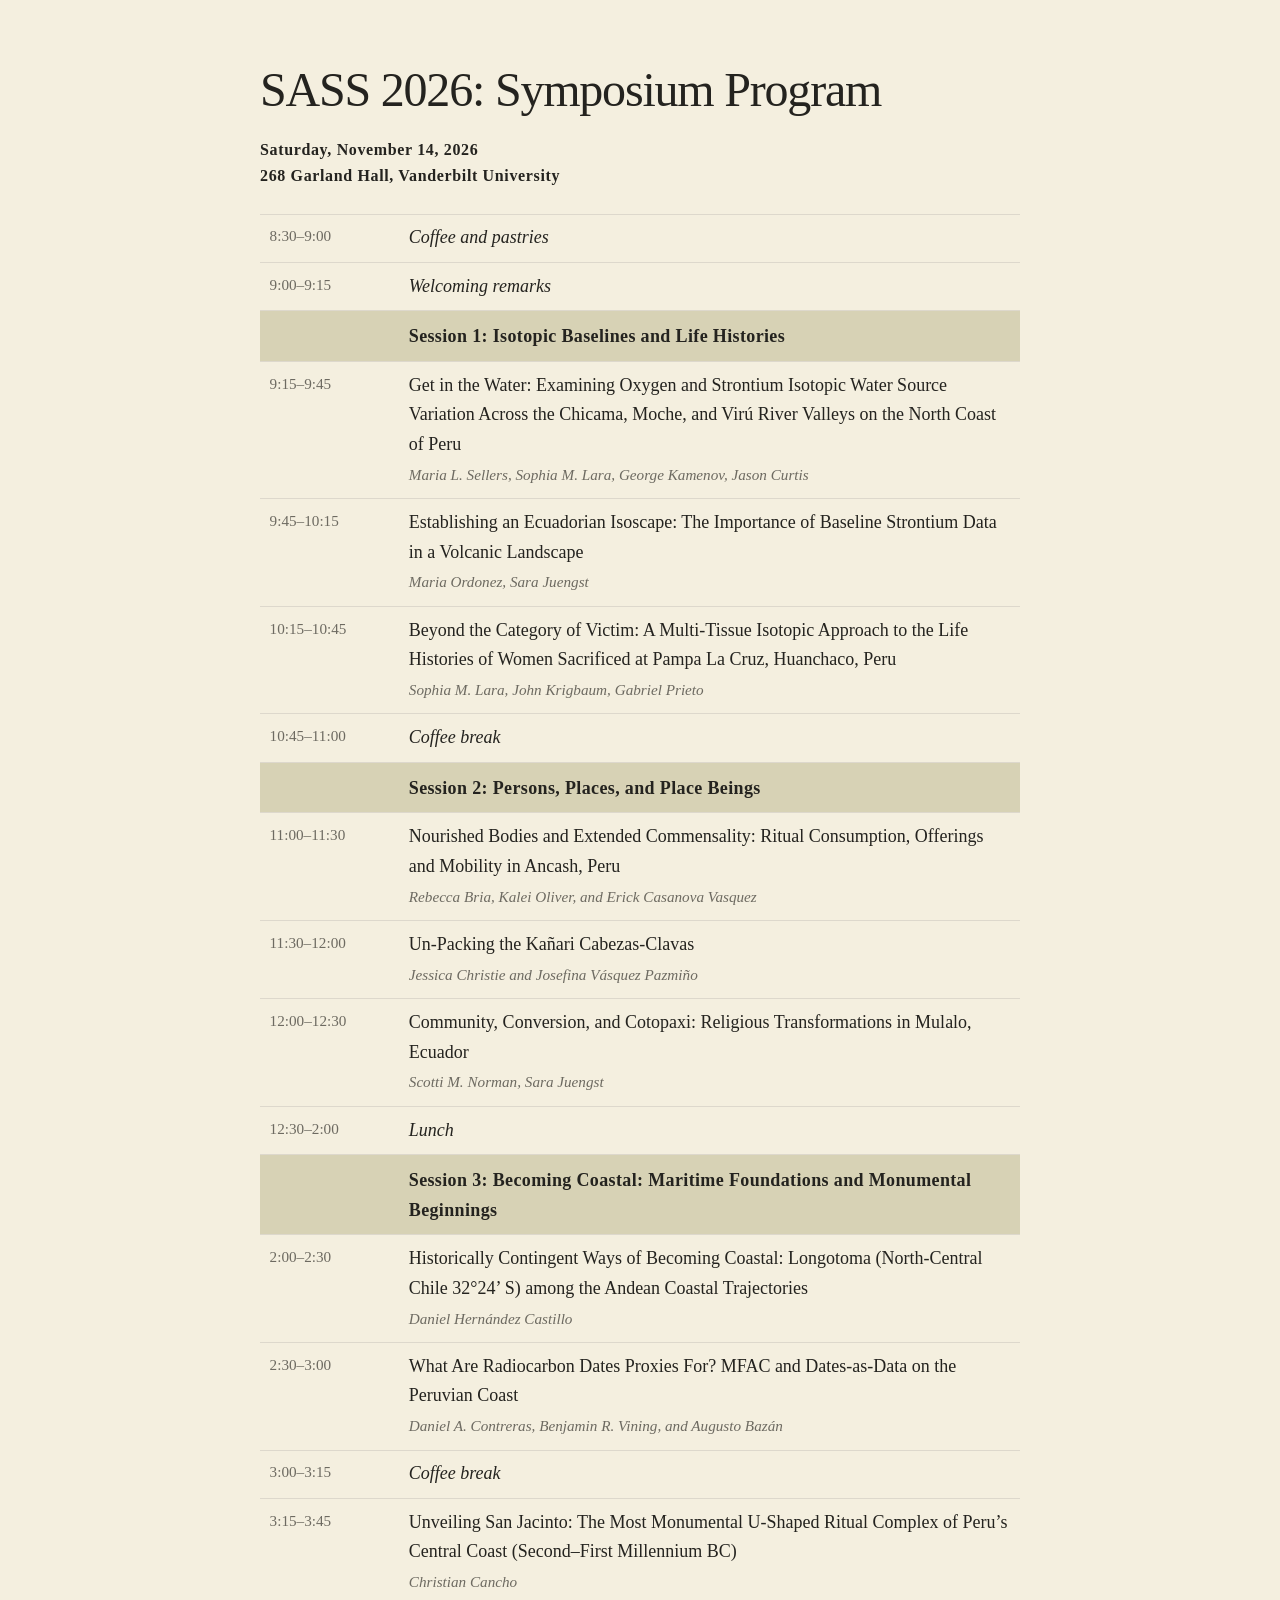
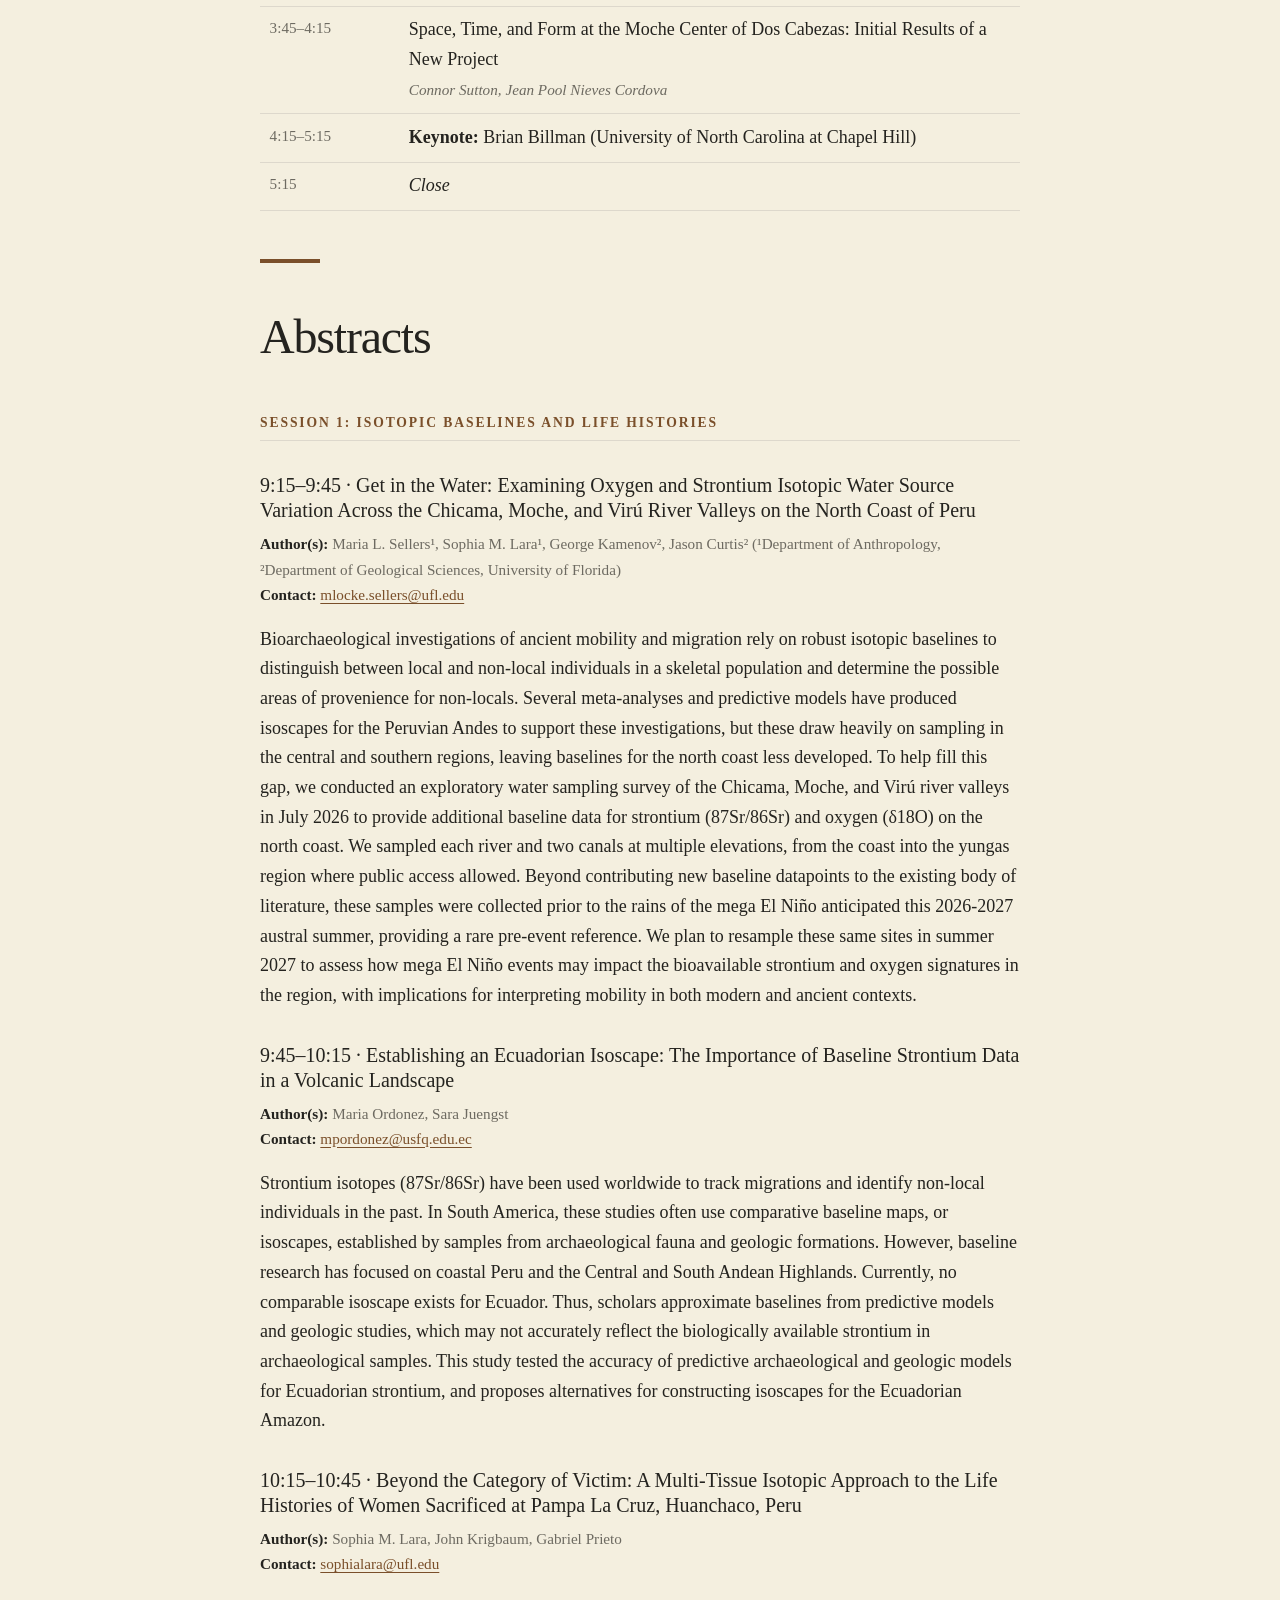
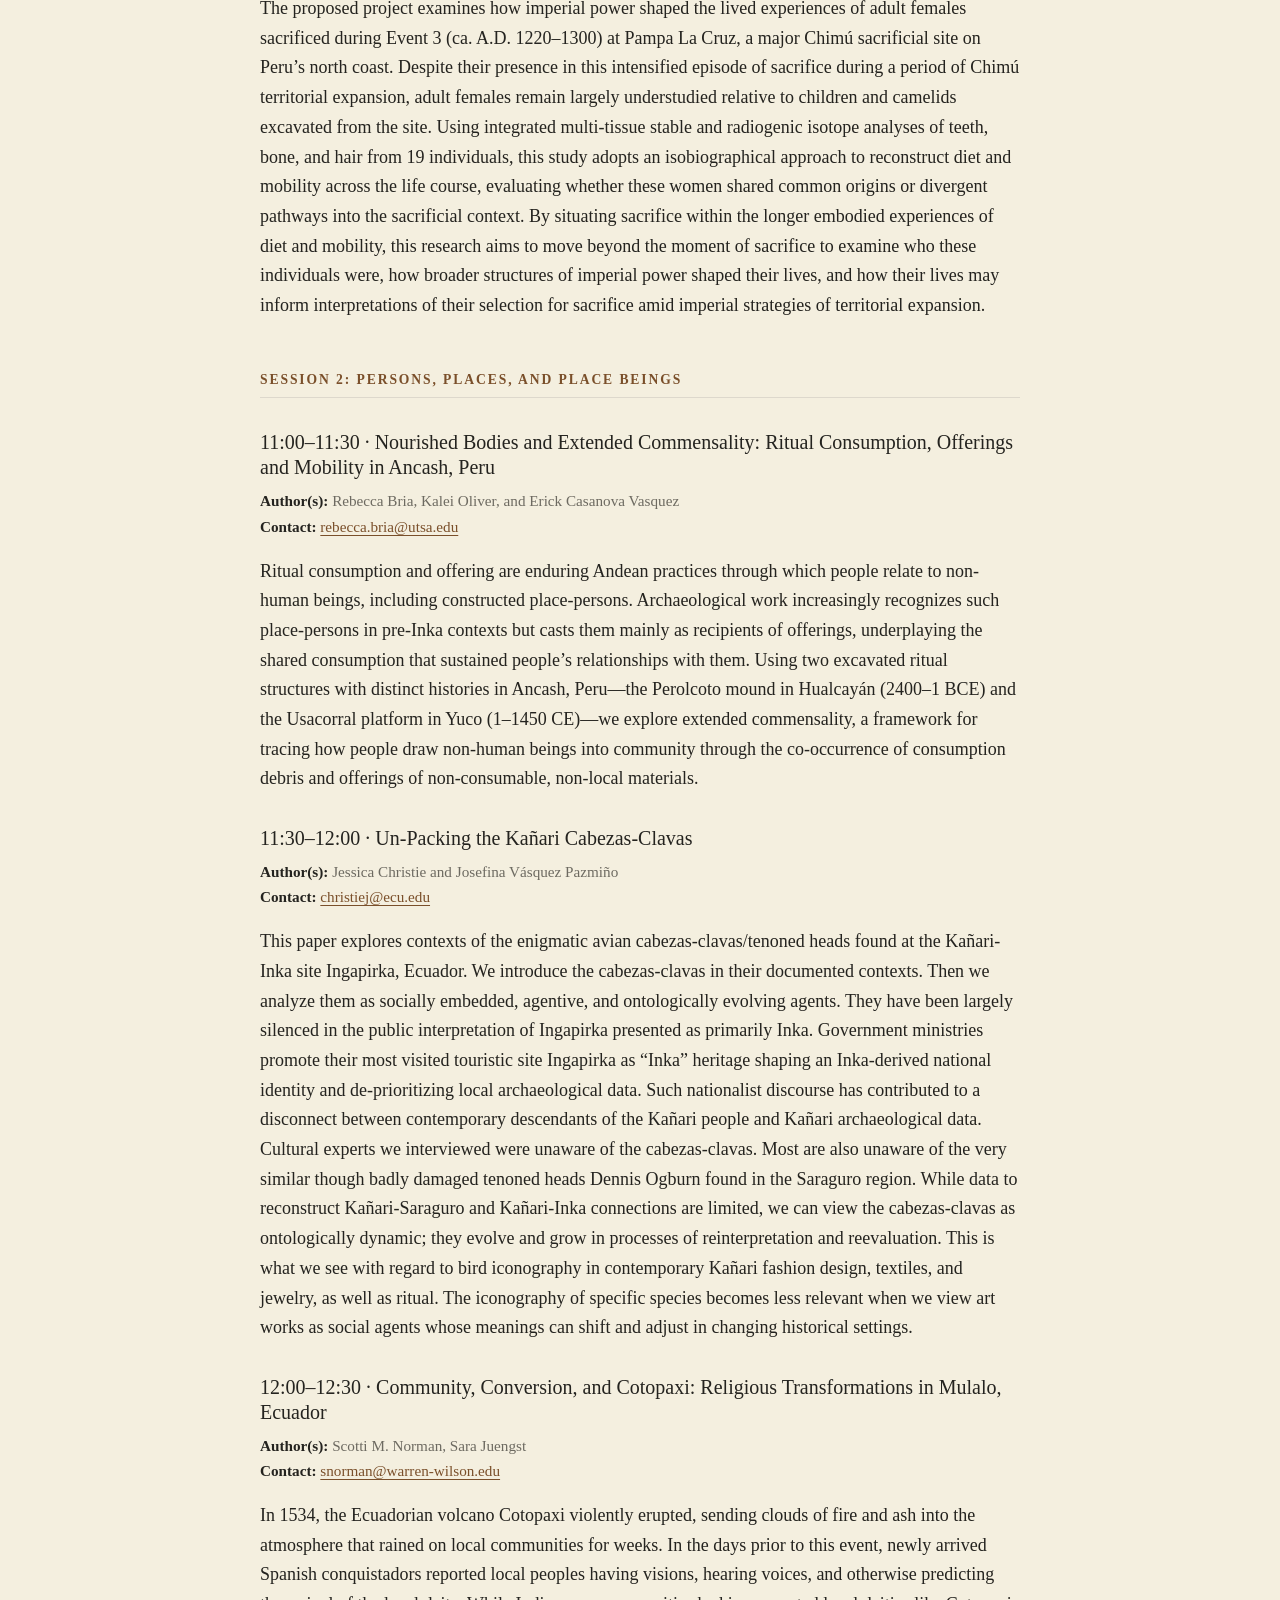
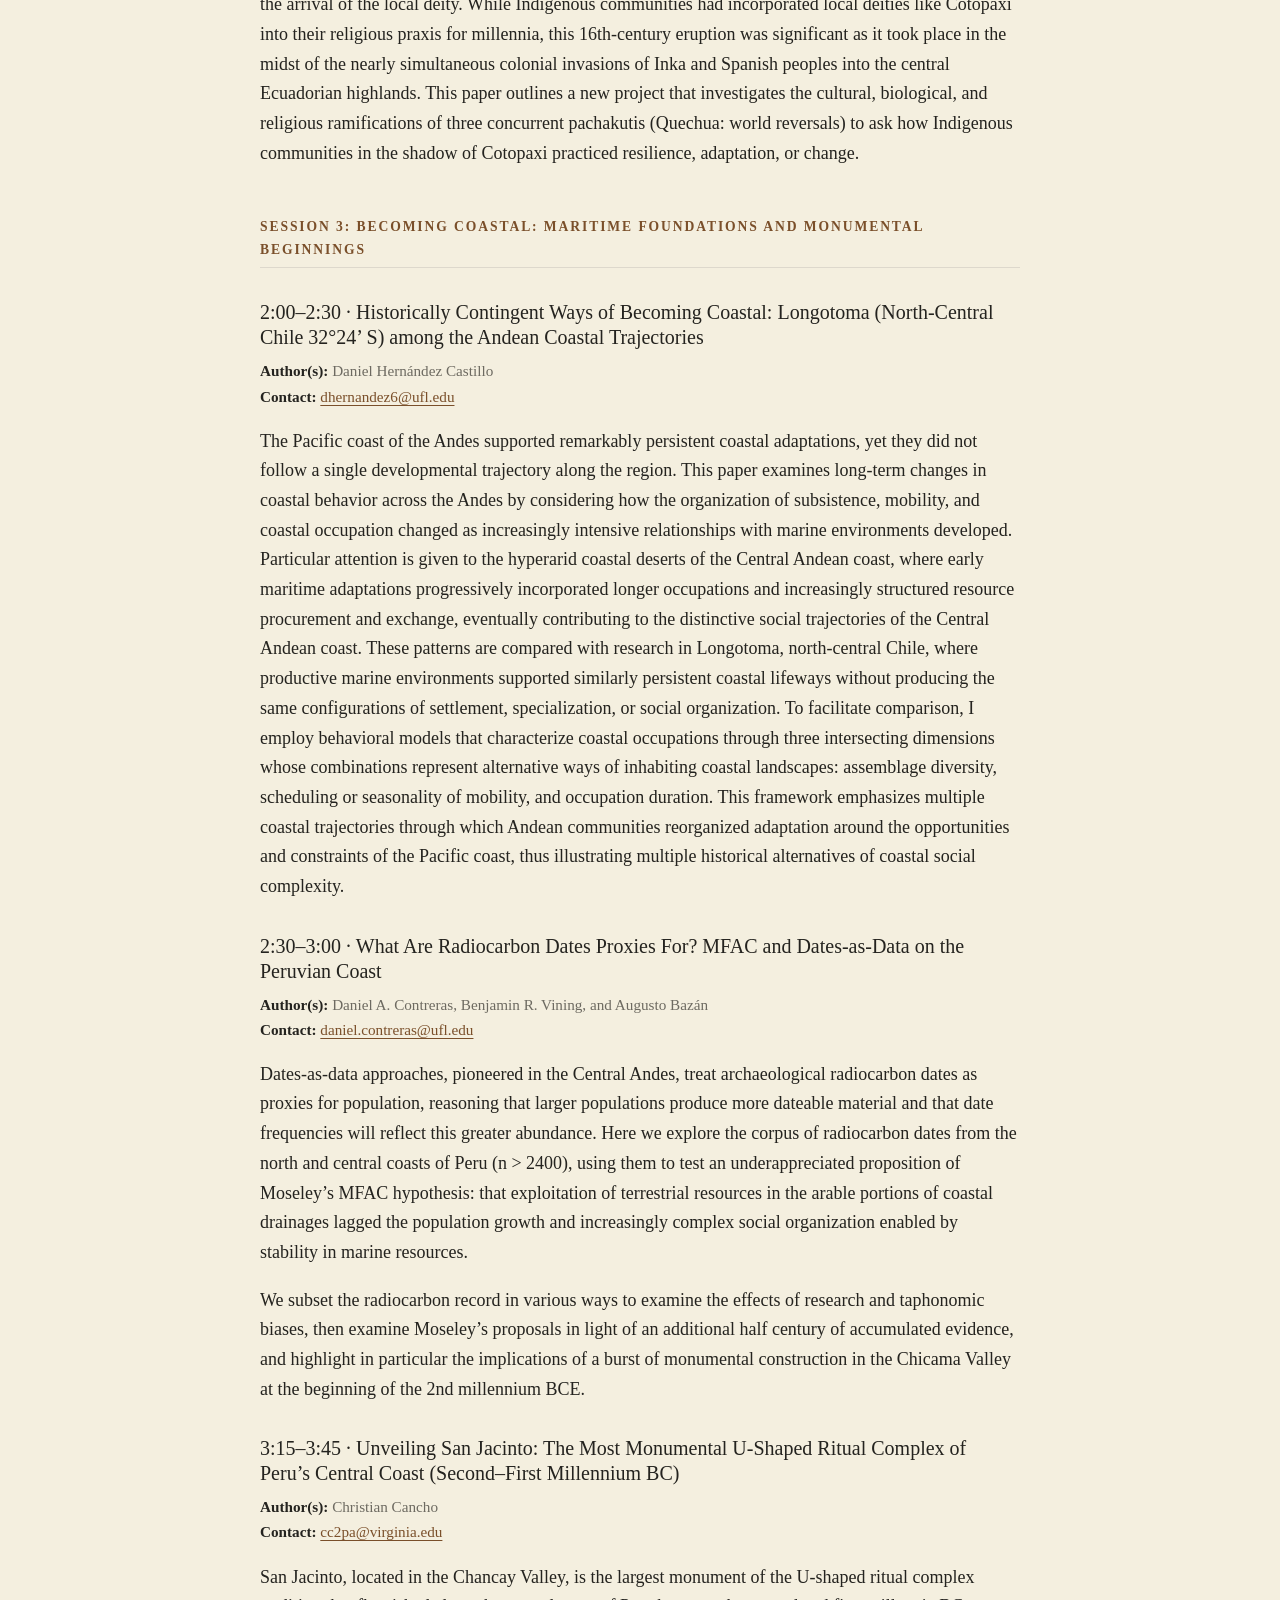
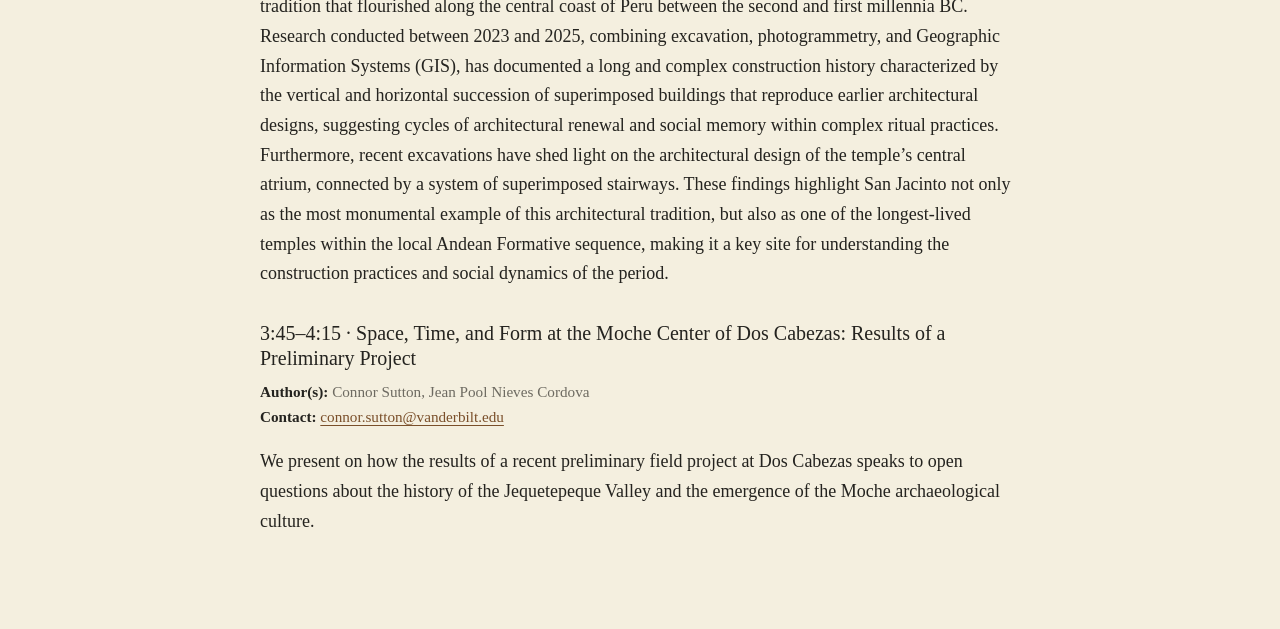
==== program.html @ f7c34ae1 "added program" ====
<!doctype html>
<html lang="en">
<head>
<meta charset="utf-8">
<meta name="viewport" content="width=device-width, initial-scale=1">
<title>SASS 2026 Program</title>
<style>
  /* Colors and type match the SASS 2026 website (style.css) */
  :root {
    --ink: #24231f;
    --muted: #6d6a61;
    --paper: rgb(244, 239, 223);
    --accent: #7a4f2a;
    --accent-dark: #59391f;
    --border: #ddd8cc;
    --dark: rgba(214, 210, 180, 0.96);
    --label: #b99a77;
  }
  body {
    font-family: Garamond, serif;
    font-size: 18px;
    line-height: 1.65;
    color: var(--ink);
    background: var(--paper);
    max-width: 760px;
    margin: 0 auto;
    padding: 40px 20px 75px;
  }
  a { color: var(--accent); text-decoration-thickness: 1px; text-underline-offset: 3px; }
  a:hover { color: var(--accent-dark); }
  h1 { font-size: clamp(2rem, 4vw, 3rem); font-weight: 400; letter-spacing: -0.025em; line-height: 1.1; margin: 1.5rem 0 1.25rem; }
  h2 { font-size: 0.85rem; font-weight: 700; letter-spacing: 0.14em; text-transform: uppercase; color: var(--accent); margin: 3rem 0 0.75rem; padding-bottom: 0.4rem; border-bottom: 1px solid var(--border); }
  h3 { font-size: 1.25rem; font-weight: 400; line-height: 1.25; margin: 2rem 0 0.5rem; }
  .meta { margin: 0 0 1.5rem; font-size: 1rem; font-weight: 700; letter-spacing: 0.04em; }
  table { border-collapse: collapse; width: 100%; margin: 1rem 0 2rem; border-top: 1px solid var(--border); }
  td { padding: 0.55rem 0.6rem; border-bottom: 1px solid var(--border); vertical-align: top; }
  td:first-child { white-space: nowrap; width: 7.5rem; color: var(--muted); font-size: 0.95rem; }
  tr.session td { background: var(--dark); font-weight: 700; letter-spacing: 0.02em; padding-top: 0.7rem; }
  .authors { font-style: italic; color: var(--muted); font-size: 0.95rem; }
  .byline { margin: 0 0 0.75rem; color: var(--muted); font-size: 0.95rem; }
  .byline strong { color: var(--ink); }
  hr { border: none; border-top: 4px solid var(--accent); width: 60px; margin: 3rem 0; }
  @media (max-width: 750px) {
    body { font-size: 17px; }
    td:first-child { width: auto; }
  }
  @media print {
    body { margin: 0; max-width: none; padding: 0; }
    h3 { break-after: avoid; }
    tr { break-inside: avoid; }
  }
</style>
</head>
<body>

<h1>SASS 2026: Symposium Program</h1>

<p class="meta">Saturday, November 14, 2026<br>268 Garland Hall, Vanderbilt University</p>

<table>
  <tr><td>8:30–9:00</td><td><em>Coffee and pastries</em></td></tr>
  <tr><td>9:00–9:15</td><td><em>Welcoming remarks</em></td></tr>
  <tr class="session"><td></td><td>Session 1: Isotopic Baselines and Life Histories</td></tr>
  <tr><td>9:15–9:45</td><td>Get in the Water: Examining Oxygen and Strontium Isotopic Water Source Variation Across the Chicama, Moche, and Virú River Valleys on the North Coast of Peru<br><span class="authors">Maria L. Sellers, Sophia M. Lara, George Kamenov, Jason Curtis</span></td></tr>
  <tr><td>9:45–10:15</td><td>Establishing an Ecuadorian Isoscape: The Importance of Baseline Strontium Data in a Volcanic Landscape<br><span class="authors">Maria Ordonez, Sara Juengst</span></td></tr>
  <tr><td>10:15–10:45</td><td>Beyond the Category of Victim: A Multi-Tissue Isotopic Approach to the Life Histories of Women Sacrificed at Pampa La Cruz, Huanchaco, Peru<br><span class="authors">Sophia M. Lara, John Krigbaum, Gabriel Prieto</span></td></tr>
  <tr><td>10:45–11:00</td><td><em>Coffee break</em></td></tr>
  <tr class="session"><td></td><td>Session 2: Persons, Places, and Place Beings</td></tr>
  <tr><td>11:00–11:30</td><td>Nourished Bodies and Extended Commensality: Ritual Consumption, Offerings and Mobility in Ancash, Peru<br><span class="authors">Rebecca Bria, Kalei Oliver, and Erick Casanova Vasquez</span></td></tr>
  <tr><td>11:30–12:00</td><td>Un-Packing the Kañari Cabezas-Clavas<br><span class="authors">Jessica Christie and Josefina Vásquez Pazmiño</span></td></tr>
  <tr><td>12:00–12:30</td><td>Community, Conversion, and Cotopaxi: Religious Transformations in Mulalo, Ecuador<br><span class="authors">Scotti M. Norman, Sara Juengst</span></td></tr>
  <tr><td>12:30–2:00</td><td><em>Lunch</em></td></tr>
  <tr class="session"><td></td><td>Session 3: Becoming Coastal: Maritime Foundations and Monumental Beginnings</td></tr>
  <tr><td>2:00–2:30</td><td>Historically Contingent Ways of Becoming Coastal: Longotoma (North-Central Chile 32°24’ S) among the Andean Coastal Trajectories<br><span class="authors">Daniel Hernández Castillo</span></td></tr>
  <tr><td>2:30–3:00</td><td>What Are Radiocarbon Dates Proxies For? MFAC and Dates-as-Data on the Peruvian Coast<br><span class="authors">Daniel A. Contreras, Benjamin R. Vining, and Augusto Bazán</span></td></tr>
  <tr><td>3:00–3:15</td><td><em>Coffee break</em></td></tr>
  <tr><td>3:15–3:45</td><td>Unveiling San Jacinto: The Most Monumental U-Shaped Ritual Complex of Peru’s Central Coast (Second–First Millennium BC)<br><span class="authors">Christian Cancho</span></td></tr>
  <tr><td>3:45–4:15</td><td>Space, Time, and Form at the Moche Center of Dos Cabezas: Initial Results of a New Project<br><span class="authors">Connor Sutton, Jean Pool Nieves Cordova</span></td></tr>
  <tr><td>4:15–5:15</td><td><strong>Keynote:</strong> Brian Billman (University of North Carolina at Chapel Hill)</td></tr>
  <tr><td>5:15</td><td><em>Close</em></td></tr>
</table>

<hr>

<h1>Abstracts</h1>

<h2>Session 1: Isotopic Baselines and Life Histories</h2>

<h3>9:15–9:45 · Get in the Water: Examining Oxygen and Strontium Isotopic Water Source Variation Across the Chicama, Moche, and Virú River Valleys on the North Coast of Peru</h3>
<p class="byline"><strong>Author(s):</strong> Maria L. Sellers¹, Sophia M. Lara¹, George Kamenov², Jason Curtis² (¹Department of Anthropology, ²Department of Geological Sciences, University of Florida)<br>
<strong>Contact:</strong> <a href="mailto:mlocke.sellers@ufl.edu">mlocke.sellers@ufl.edu</a></p>
<p>Bioarchaeological investigations of ancient mobility and migration rely on robust isotopic baselines to distinguish between local and non-local individuals in a skeletal population and determine the possible areas of provenience for non-locals. Several meta-analyses and predictive models have produced isoscapes for the Peruvian Andes to support these investigations, but these draw heavily on sampling in the central and southern regions, leaving baselines for the north coast less developed. To help fill this gap, we conducted an exploratory water sampling survey of the Chicama, Moche, and Virú river valleys in July 2026 to provide additional baseline data for strontium (87Sr/86Sr) and oxygen (δ18O) on the north coast. We sampled each river and two canals at multiple elevations, from the coast into the yungas region where public access allowed. Beyond contributing new baseline datapoints to the existing body of literature, these samples were collected prior to the rains of the mega El Niño anticipated this 2026-2027 austral summer, providing a rare pre-event reference. We plan to resample these same sites in summer 2027 to assess how mega El Niño events may impact the bioavailable strontium and oxygen signatures in the region, with implications for interpreting mobility in both modern and ancient contexts.</p>

<h3>9:45–10:15 · Establishing an Ecuadorian Isoscape: The Importance of Baseline Strontium Data in a Volcanic Landscape</h3>
<p class="byline"><strong>Author(s):</strong> Maria Ordonez, Sara Juengst<br>
<strong>Contact:</strong> <a href="mailto:mpordonez@usfq.edu.ec">mpordonez@usfq.edu.ec</a></p>
<p>Strontium isotopes (87Sr/86Sr) have been used worldwide to track migrations and identify non-local individuals in the past. In South America, these studies often use comparative baseline maps, or isoscapes, established by samples from archaeological fauna and geologic formations. However, baseline research has focused on coastal Peru and the Central and South Andean Highlands. Currently, no comparable isoscape exists for Ecuador. Thus, scholars approximate baselines from predictive models and geologic studies, which may not accurately reflect the biologically available strontium in archaeological samples. This study tested the accuracy of predictive archaeological and geologic models for Ecuadorian strontium, and proposes alternatives for constructing isoscapes for the Ecuadorian Amazon.</p>

<h3>10:15–10:45 · Beyond the Category of Victim: A Multi-Tissue Isotopic Approach to the Life Histories of Women Sacrificed at Pampa La Cruz, Huanchaco, Peru</h3>
<p class="byline"><strong>Author(s):</strong> Sophia M. Lara, John Krigbaum, Gabriel Prieto<br>
<strong>Contact:</strong> <a href="mailto:sophialara@ufl.edu">sophialara@ufl.edu</a></p>
<p>The proposed project examines how imperial power shaped the lived experiences of adult females sacrificed during Event 3 (ca. A.D. 1220–1300) at Pampa La Cruz, a major Chimú sacrificial site on Peru’s north coast. Despite their presence in this intensified episode of sacrifice during a period of Chimú territorial expansion, adult females remain largely understudied relative to children and camelids excavated from the site. Using integrated multi-tissue stable and radiogenic isotope analyses of teeth, bone, and hair from 19 individuals, this study adopts an isobiographical approach to reconstruct diet and mobility across the life course, evaluating whether these women shared common origins or divergent pathways into the sacrificial context. By situating sacrifice within the longer embodied experiences of diet and mobility, this research aims to move beyond the moment of sacrifice to examine who these individuals were, how broader structures of imperial power shaped their lives, and how their lives may inform interpretations of their selection for sacrifice amid imperial strategies of territorial expansion.</p>

<h2>Session 2: Persons, Places, and Place Beings</h2>

<h3>11:00–11:30 · Nourished Bodies and Extended Commensality: Ritual Consumption, Offerings and Mobility in Ancash, Peru</h3>
<p class="byline"><strong>Author(s):</strong> Rebecca Bria, Kalei Oliver, and Erick Casanova Vasquez<br>
<strong>Contact:</strong> <a href="mailto:rebecca.bria@utsa.edu">rebecca.bria@utsa.edu</a></p>
<p>Ritual consumption and offering are enduring Andean practices through which people relate to non-human beings, including constructed place-persons. Archaeological work increasingly recognizes such place-persons in pre-Inka contexts but casts them mainly as recipients of offerings, underplaying the shared consumption that sustained people’s relationships with them. Using two excavated ritual structures with distinct histories in Ancash, Peru—the Perolcoto mound in Hualcayán (2400–1 BCE) and the Usacorral platform in Yuco (1–1450 CE)—we explore extended commensality, a framework for tracing how people draw non-human beings into community through the co-occurrence of consumption debris and offerings of non-consumable, non-local materials.</p>

<h3>11:30–12:00 · Un-Packing the Kañari Cabezas-Clavas</h3>
<p class="byline"><strong>Author(s):</strong> Jessica Christie and Josefina Vásquez Pazmiño<br>
<strong>Contact:</strong> <a href="mailto:christiej@ecu.edu">christiej@ecu.edu</a></p>
<p>This paper explores contexts of the enigmatic avian cabezas-clavas/tenoned heads found at the Kañari-Inka site Ingapirka, Ecuador. We introduce the cabezas-clavas in their documented contexts. Then we analyze them as socially embedded, agentive, and ontologically evolving agents. They have been largely silenced in the public interpretation of Ingapirka presented as primarily Inka. Government ministries promote their most visited touristic site Ingapirka as “Inka” heritage shaping an Inka-derived national identity and de-prioritizing local archaeological data. Such nationalist discourse has contributed to a disconnect between contemporary descendants of the Kañari people and Kañari archaeological data. Cultural experts we interviewed were unaware of the cabezas-clavas. Most are also unaware of the very similar though badly damaged tenoned heads Dennis Ogburn found in the Saraguro region. While data to reconstruct Kañari-Saraguro and Kañari-Inka connections are limited, we can view the cabezas-clavas as ontologically dynamic; they evolve and grow in processes of reinterpretation and reevaluation. This is what we see with regard to bird iconography in contemporary Kañari fashion design, textiles, and jewelry, as well as ritual. The iconography of specific species becomes less relevant when we view art works as social agents whose meanings can shift and adjust in changing historical settings.</p>

<h3>12:00–12:30 · Community, Conversion, and Cotopaxi: Religious Transformations in Mulalo, Ecuador</h3>
<p class="byline"><strong>Author(s):</strong> Scotti M. Norman, Sara Juengst<br>
<strong>Contact:</strong> <a href="mailto:snorman@warren-wilson.edu">snorman@warren-wilson.edu</a></p>
<p>In 1534, the Ecuadorian volcano Cotopaxi violently erupted, sending clouds of fire and ash into the atmosphere that rained on local communities for weeks. In the days prior to this event, newly arrived Spanish conquistadors reported local peoples having visions, hearing voices, and otherwise predicting the arrival of the local deity. While Indigenous communities had incorporated local deities like Cotopaxi into their religious praxis for millennia, this 16th-century eruption was significant as it took place in the midst of the nearly simultaneous colonial invasions of Inka and Spanish peoples into the central Ecuadorian highlands. This paper outlines a new project that investigates the cultural, biological, and religious ramifications of three concurrent pachakutis (Quechua: world reversals) to ask how Indigenous communities in the shadow of Cotopaxi practiced resilience, adaptation, or change.</p>

<h2>Session 3: Becoming Coastal: Maritime Foundations and Monumental Beginnings</h2>

<h3>2:00–2:30 · Historically Contingent Ways of Becoming Coastal: Longotoma (North-Central Chile 32°24’ S) among the Andean Coastal Trajectories</h3>
<p class="byline"><strong>Author(s):</strong> Daniel Hernández Castillo<br>
<strong>Contact:</strong> <a href="mailto:dhernandez6@ufl.edu">dhernandez6@ufl.edu</a></p>
<p>The Pacific coast of the Andes supported remarkably persistent coastal adaptations, yet they did not follow a single developmental trajectory along the region. This paper examines long-term changes in coastal behavior across the Andes by considering how the organization of subsistence, mobility, and coastal occupation changed as increasingly intensive relationships with marine environments developed. Particular attention is given to the hyperarid coastal deserts of the Central Andean coast, where early maritime adaptations progressively incorporated longer occupations and increasingly structured resource procurement and exchange, eventually contributing to the distinctive social trajectories of the Central Andean coast. These patterns are compared with research in Longotoma, north-central Chile, where productive marine environments supported similarly persistent coastal lifeways without producing the same configurations of settlement, specialization, or social organization. To facilitate comparison, I employ behavioral models that characterize coastal occupations through three intersecting dimensions whose combinations represent alternative ways of inhabiting coastal landscapes: assemblage diversity, scheduling or seasonality of mobility, and occupation duration. This framework emphasizes multiple coastal trajectories through which Andean communities reorganized adaptation around the opportunities and constraints of the Pacific coast, thus illustrating multiple historical alternatives of coastal social complexity.</p>

<h3>2:30–3:00 · What Are Radiocarbon Dates Proxies For? MFAC and Dates-as-Data on the Peruvian Coast</h3>
<p class="byline"><strong>Author(s):</strong> Daniel A. Contreras, Benjamin R. Vining, and Augusto Bazán<br>
<strong>Contact:</strong> <a href="mailto:daniel.contreras@ufl.edu">daniel.contreras@ufl.edu</a></p>
<p>Dates-as-data approaches, pioneered in the Central Andes, treat archaeological radiocarbon dates as proxies for population, reasoning that larger populations produce more dateable material and that date frequencies will reflect this greater abundance. Here we explore the corpus of radiocarbon dates from the north and central coasts of Peru (n &gt; 2400), using them to test an underappreciated proposition of Moseley’s MFAC hypothesis: that exploitation of terrestrial resources in the arable portions of coastal drainages lagged the population growth and increasingly complex social organization enabled by stability in marine resources.</p>
<p>We subset the radiocarbon record in various ways to examine the effects of research and taphonomic biases, then examine Moseley’s proposals in light of an additional half century of accumulated evidence, and highlight in particular the implications of a burst of monumental construction in the Chicama Valley at the beginning of the 2nd millennium BCE.</p>

<h3>3:15–3:45 · Unveiling San Jacinto: The Most Monumental U-Shaped Ritual Complex of Peru’s Central Coast (Second–First Millennium BC)</h3>
<p class="byline"><strong>Author(s):</strong> Christian Cancho<br>
<strong>Contact:</strong> <a href="mailto:cc2pa@virginia.edu">cc2pa@virginia.edu</a></p>
<p>San Jacinto, located in the Chancay Valley, is the largest monument of the U-shaped ritual complex tradition that flourished along the central coast of Peru between the second and first millennia BC. Research conducted between 2023 and 2025, combining excavation, photogrammetry, and Geographic Information Systems (GIS), has documented a long and complex construction history characterized by the vertical and horizontal succession of superimposed buildings that reproduce earlier architectural designs, suggesting cycles of architectural renewal and social memory within complex ritual practices. Furthermore, recent excavations have shed light on the architectural design of the temple’s central atrium, connected by a system of superimposed stairways. These findings highlight San Jacinto not only as the most monumental example of this architectural tradition, but also as one of the longest-lived temples within the local Andean Formative sequence, making it a key site for understanding the construction practices and social dynamics of the period.</p>

<h3>3:45–4:15 · Space, Time, and Form at the Moche Center of Dos Cabezas: Results of a Preliminary Project</h3>
<p class="byline"><strong>Author(s):</strong> Connor Sutton, Jean Pool Nieves Cordova<br>
<strong>Contact:</strong> <a href="mailto:connor.sutton@vanderbilt.edu">connor.sutton@vanderbilt.edu</a></p>
<p>We present on how the results of a recent preliminary field project at Dos Cabezas speaks to open questions about the history of the Jequetepeque Valley and the emergence of the Moche archaeological culture.</p>

</body>
</html>
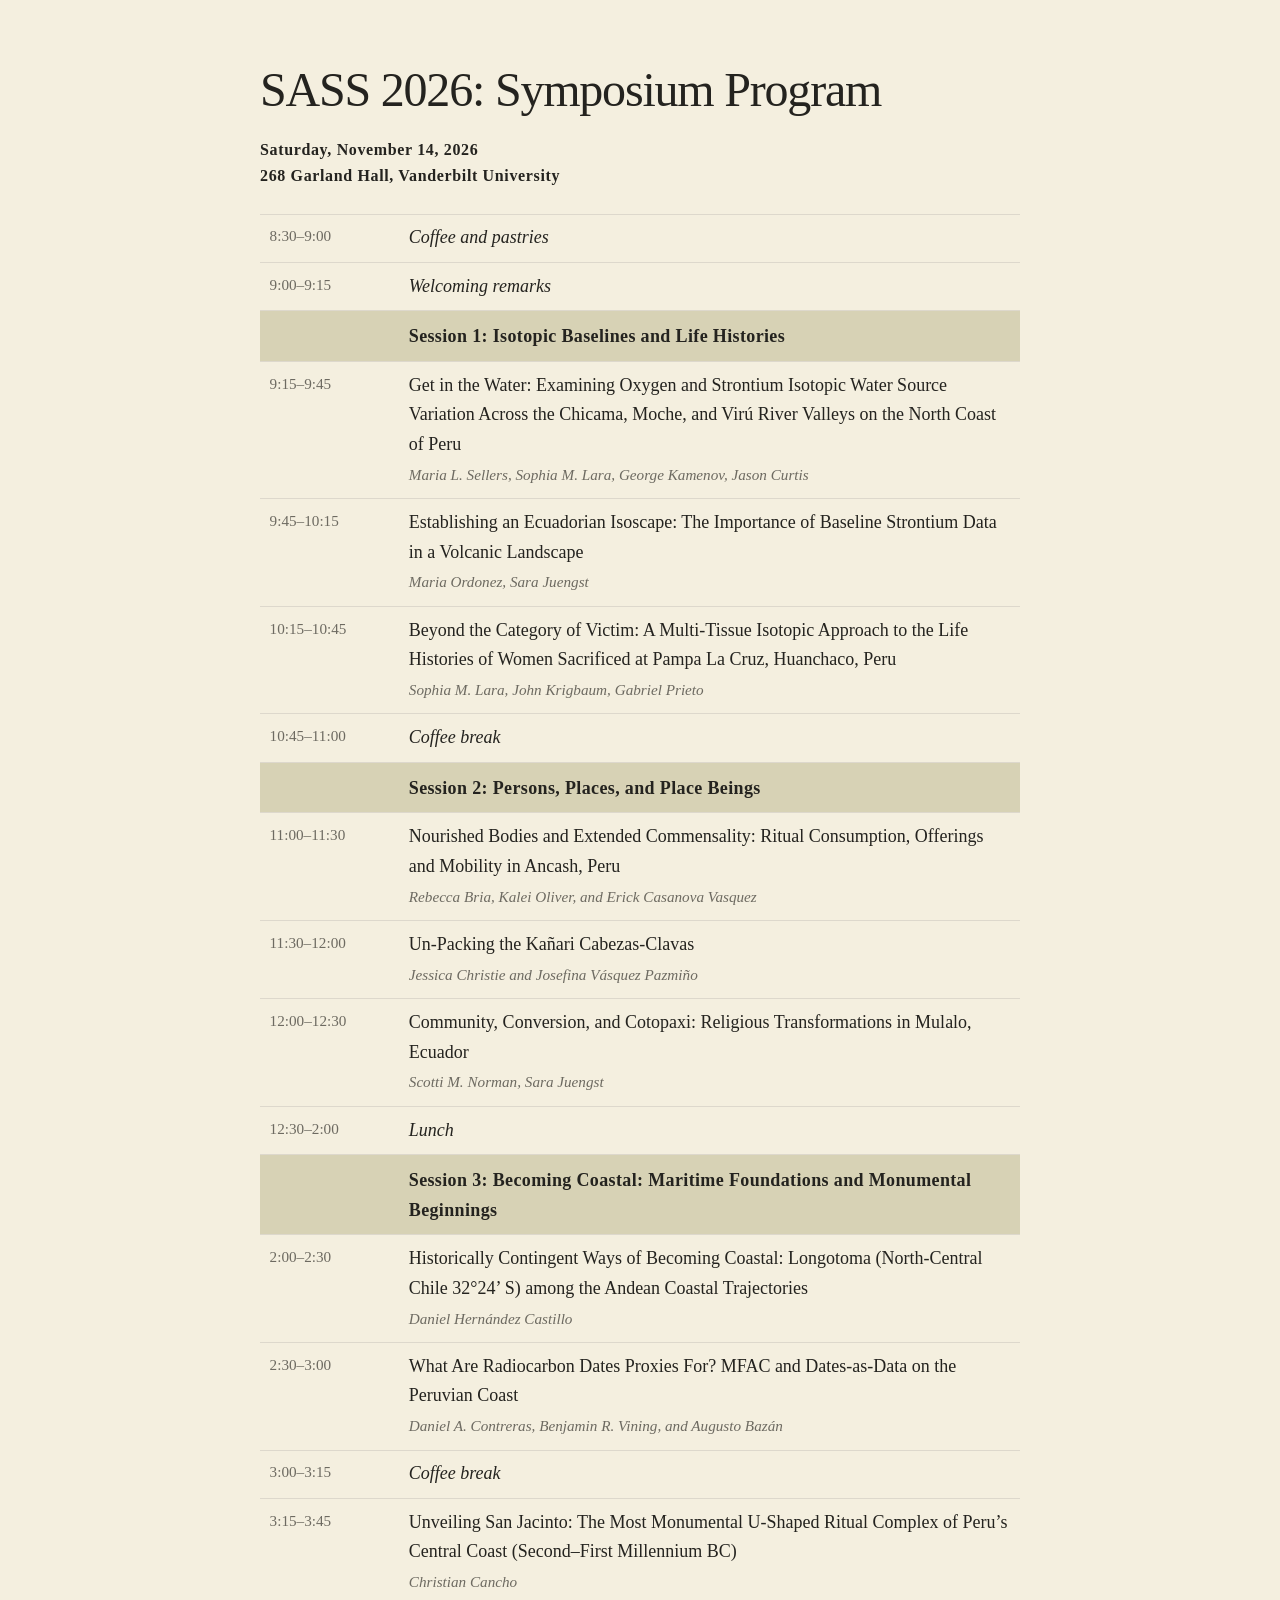
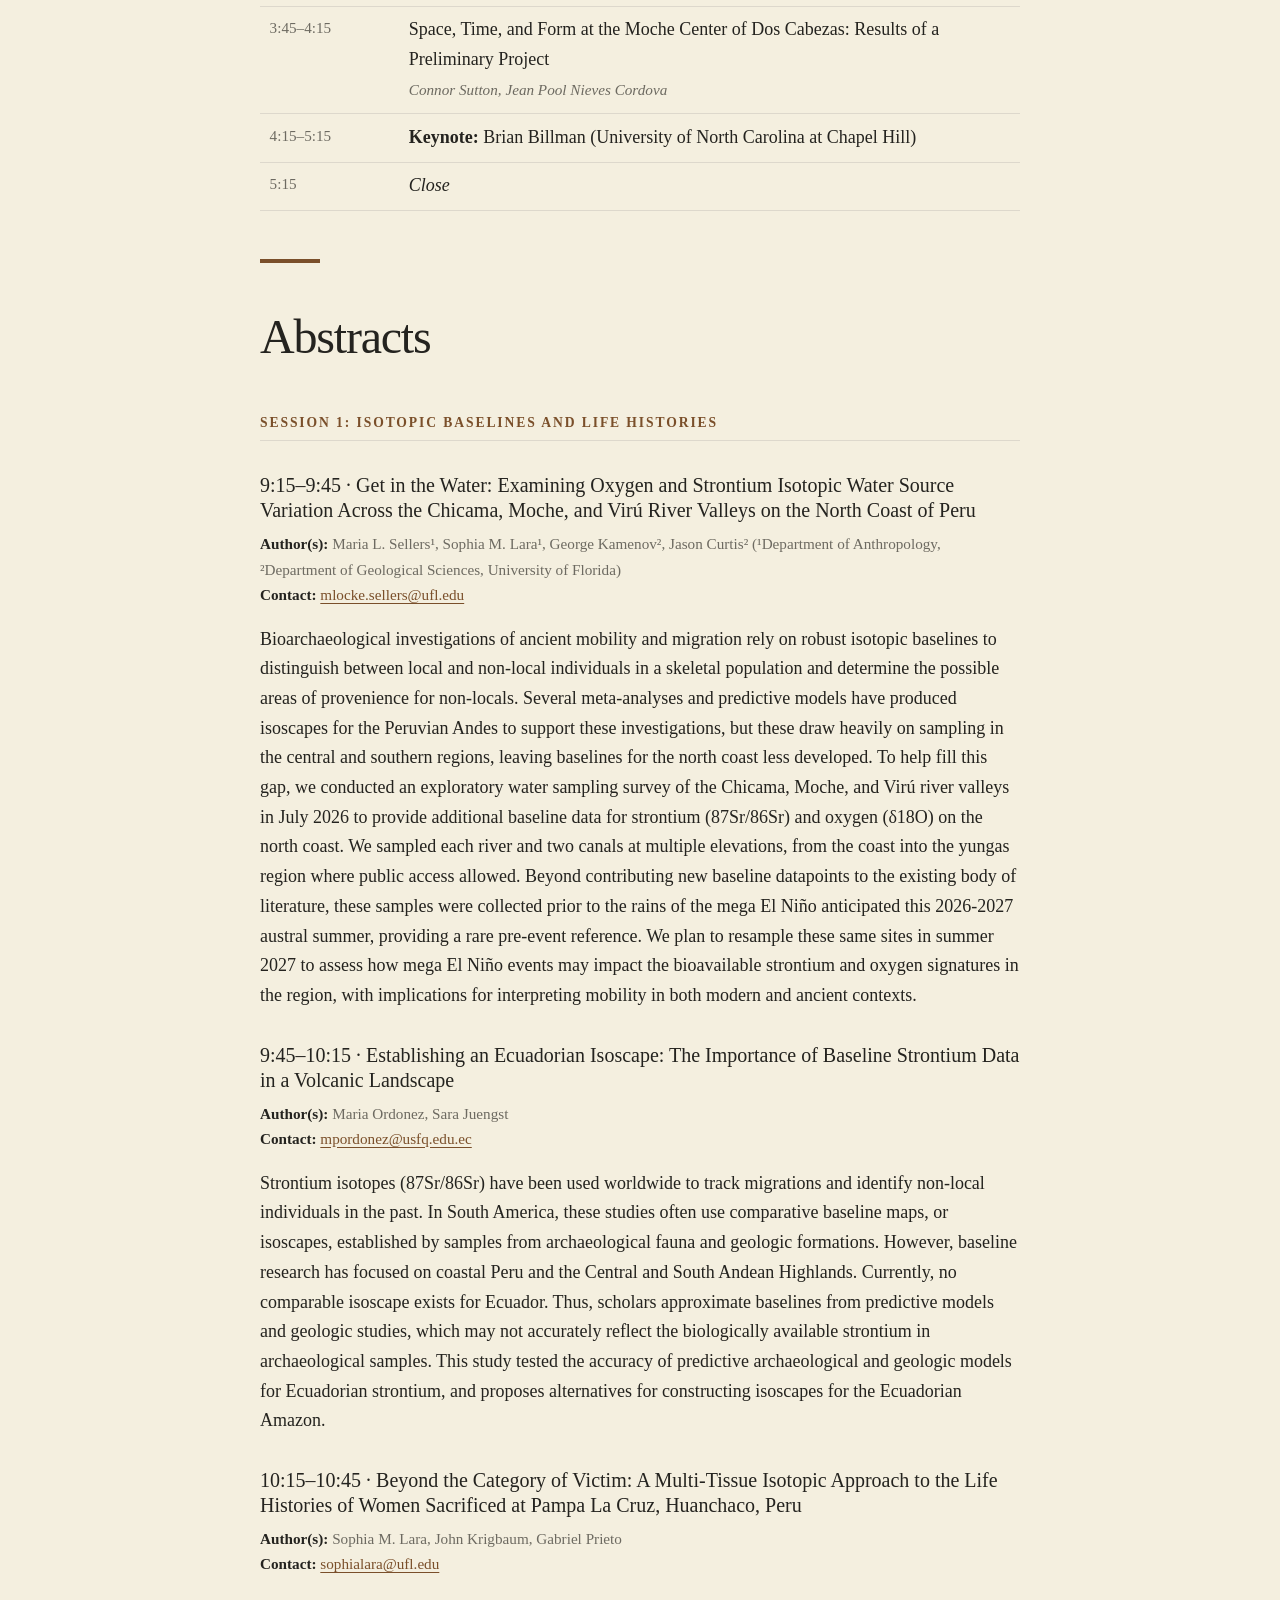
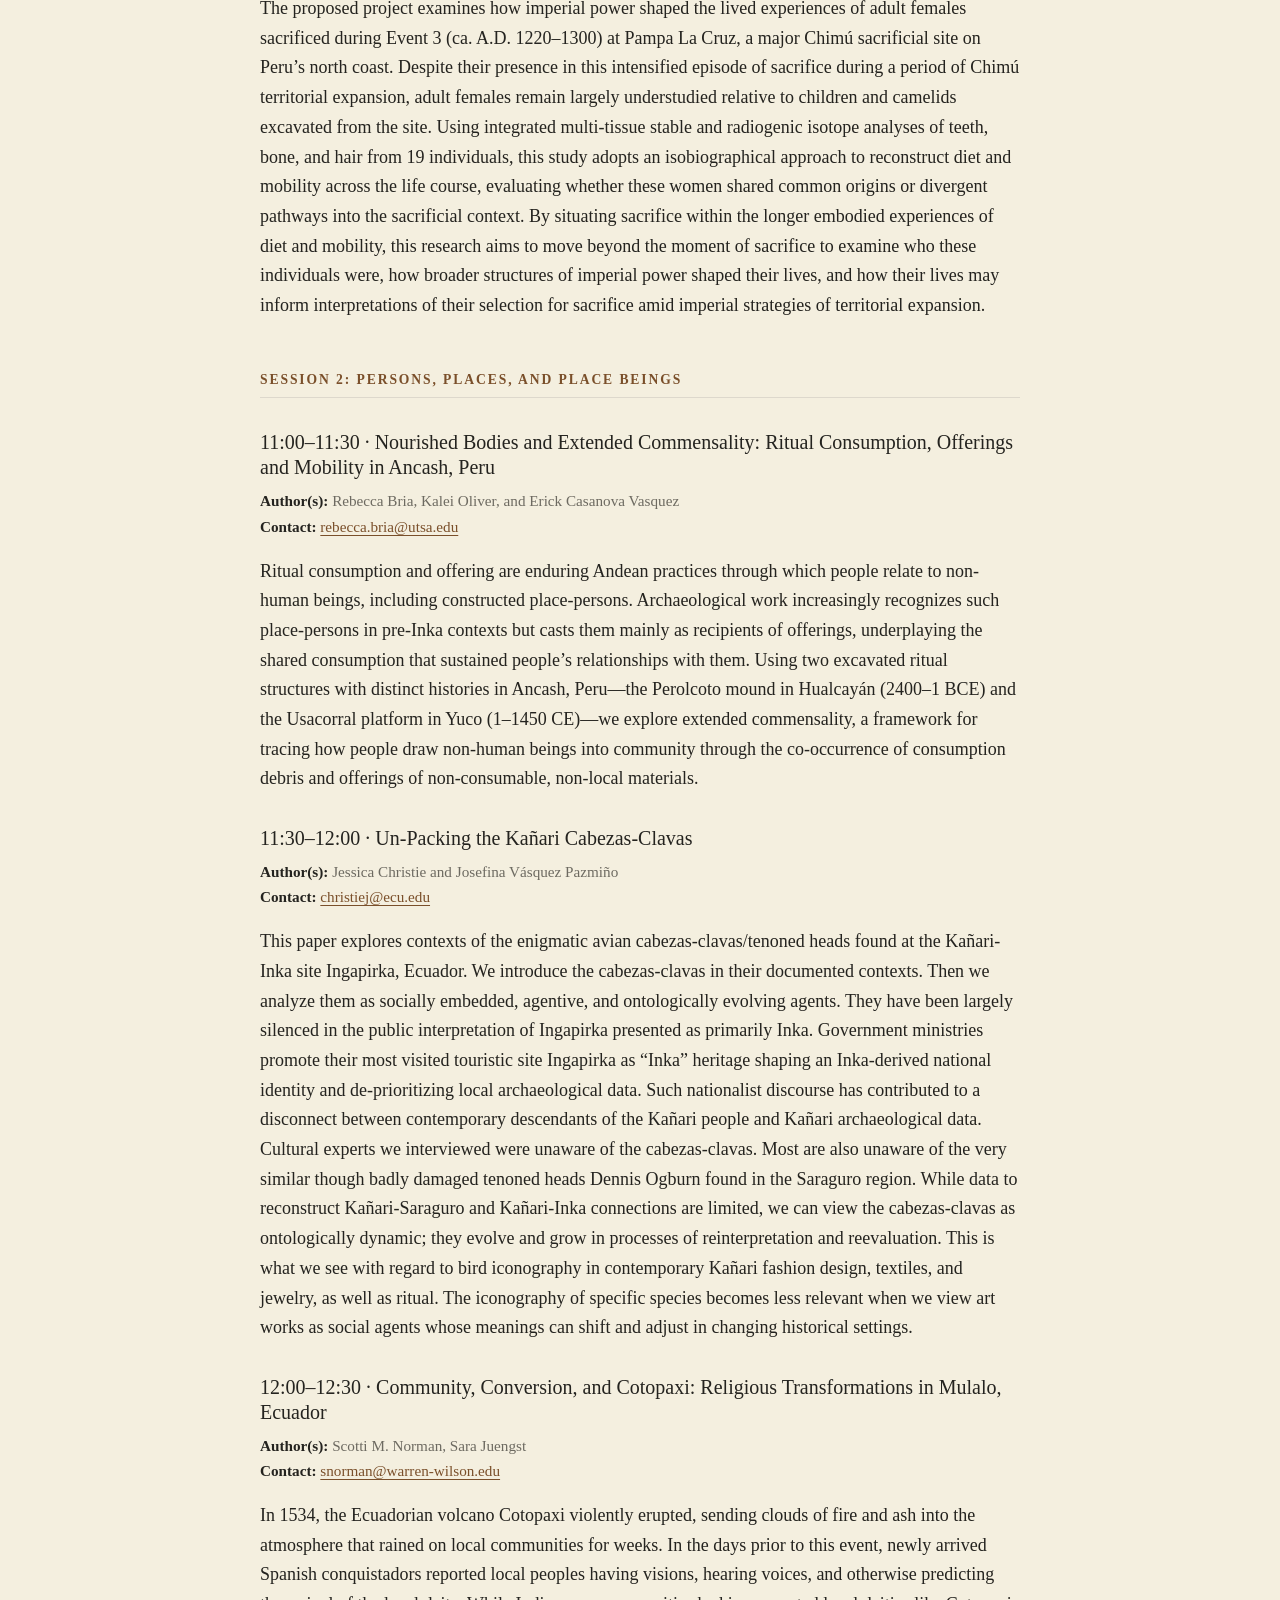
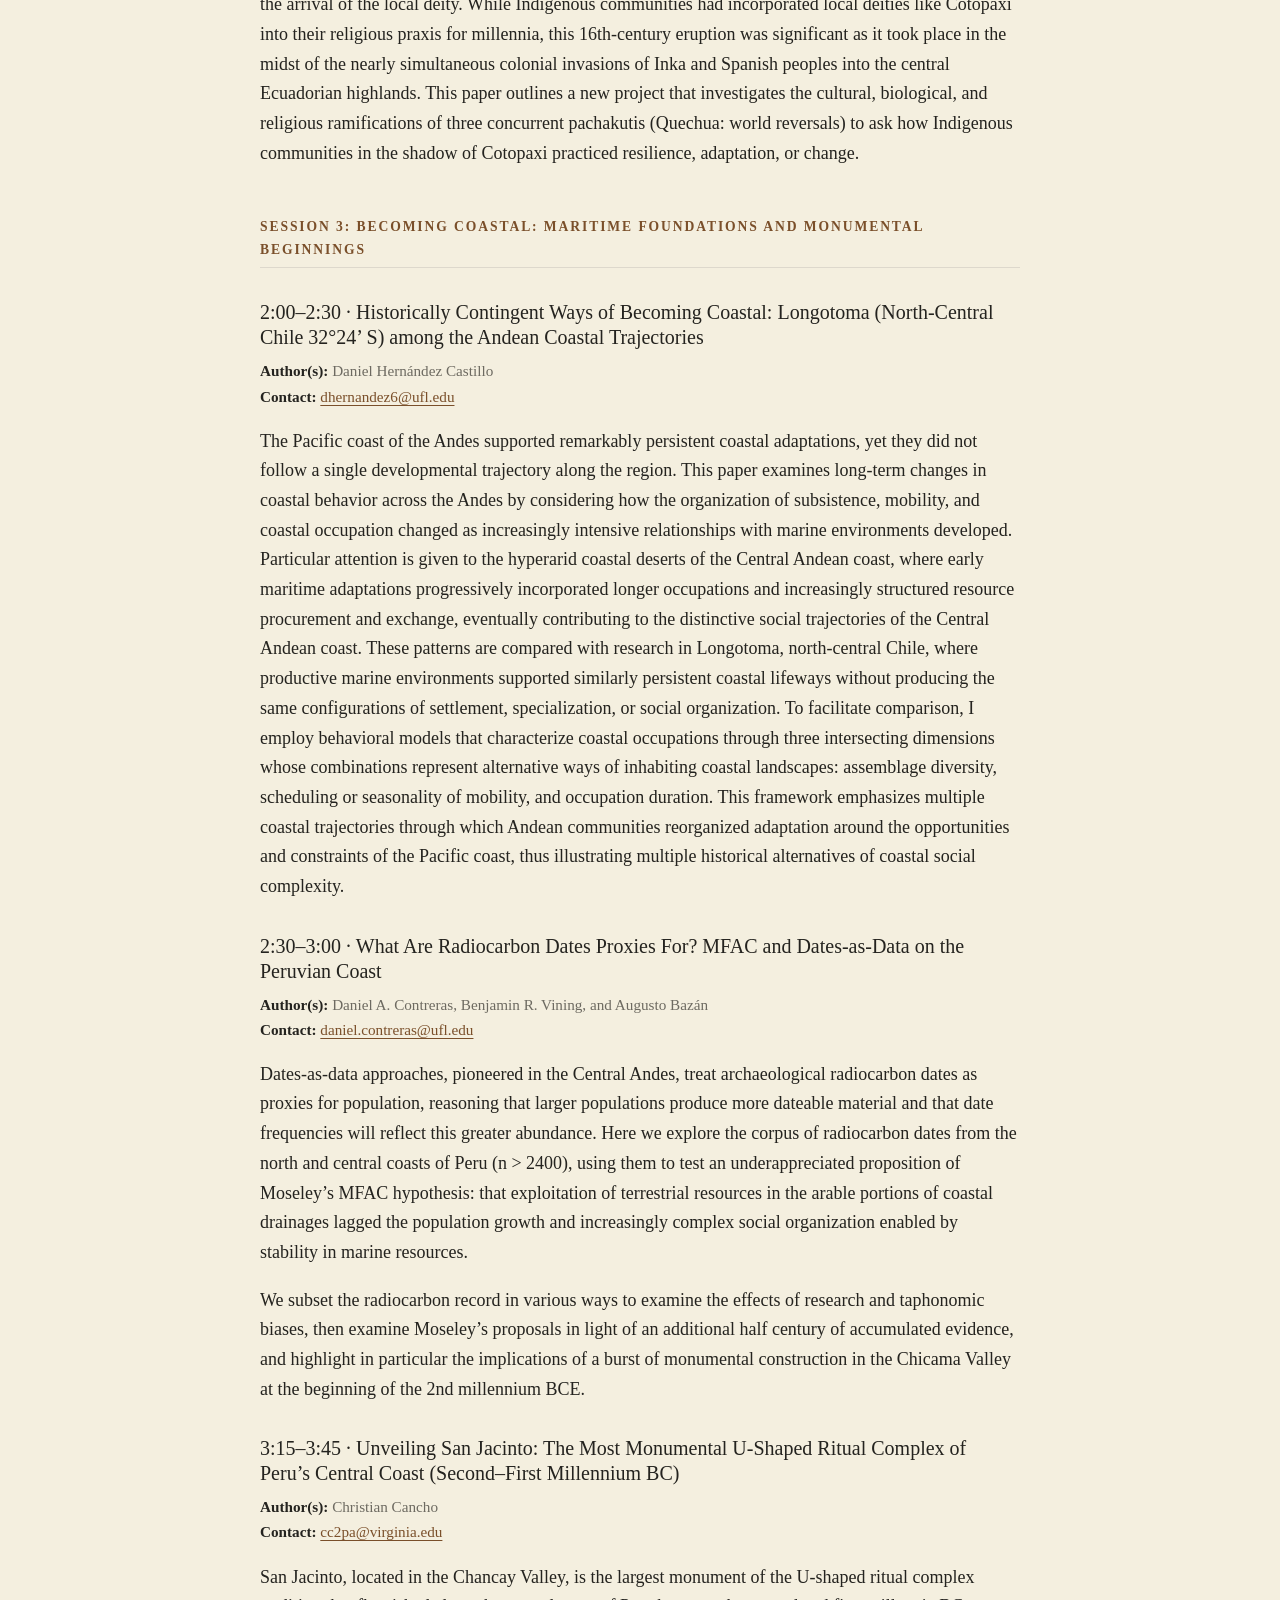
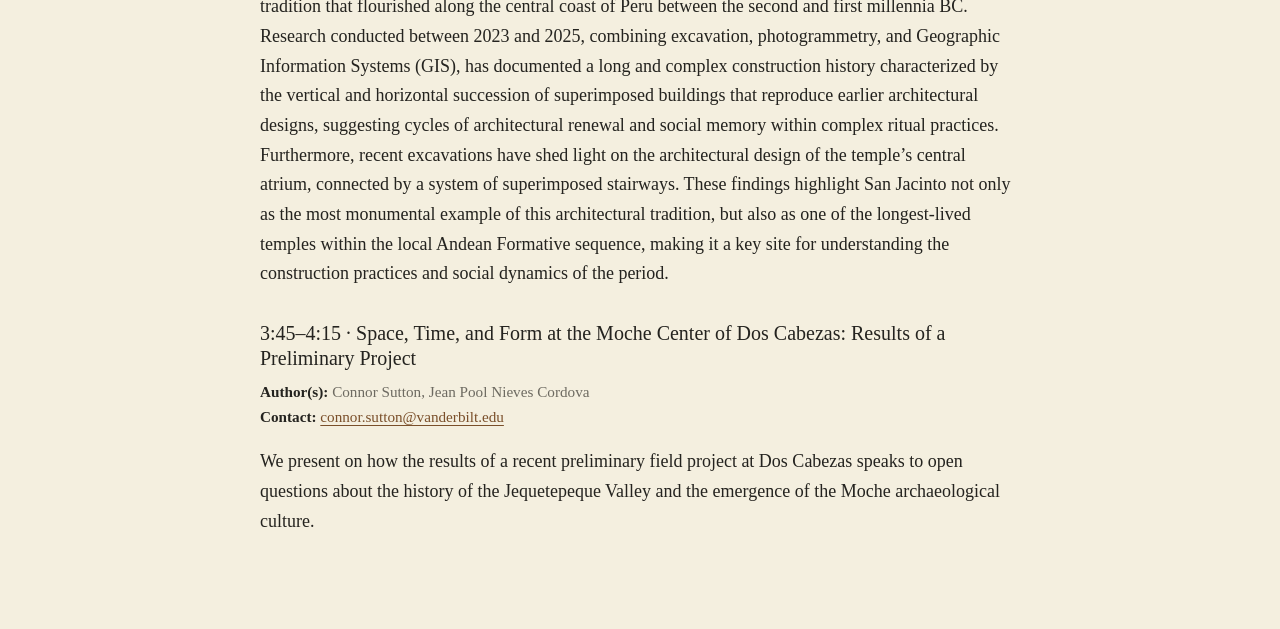
==== commit 250e79eb: "update title" ====
--- a/program.html
+++ b/program.html
@@ -75,7 +75,7 @@
   <tr><td>2:30–3:00</td><td>What Are Radiocarbon Dates Proxies For? MFAC and Dates-as-Data on the Peruvian Coast<br><span class="authors">Daniel A. Contreras, Benjamin R. Vining, and Augusto Bazán</span></td></tr>
   <tr><td>3:00–3:15</td><td><em>Coffee break</em></td></tr>
   <tr><td>3:15–3:45</td><td>Unveiling San Jacinto: The Most Monumental U-Shaped Ritual Complex of Peru’s Central Coast (Second–First Millennium BC)<br><span class="authors">Christian Cancho</span></td></tr>
-  <tr><td>3:45–4:15</td><td>Space, Time, and Form at the Moche Center of Dos Cabezas: Initial Results of a New Project<br><span class="authors">Connor Sutton, Jean Pool Nieves Cordova</span></td></tr>
+  <tr><td>3:45–4:15</td><td>Space, Time, and Form at the Moche Center of Dos Cabezas: Results of a Preliminary Project<br><span class="authors">Connor Sutton, Jean Pool Nieves Cordova</span></td></tr>
   <tr><td>4:15–5:15</td><td><strong>Keynote:</strong> Brian Billman (University of North Carolina at Chapel Hill)</td></tr>
   <tr><td>5:15</td><td><em>Close</em></td></tr>
 </table>
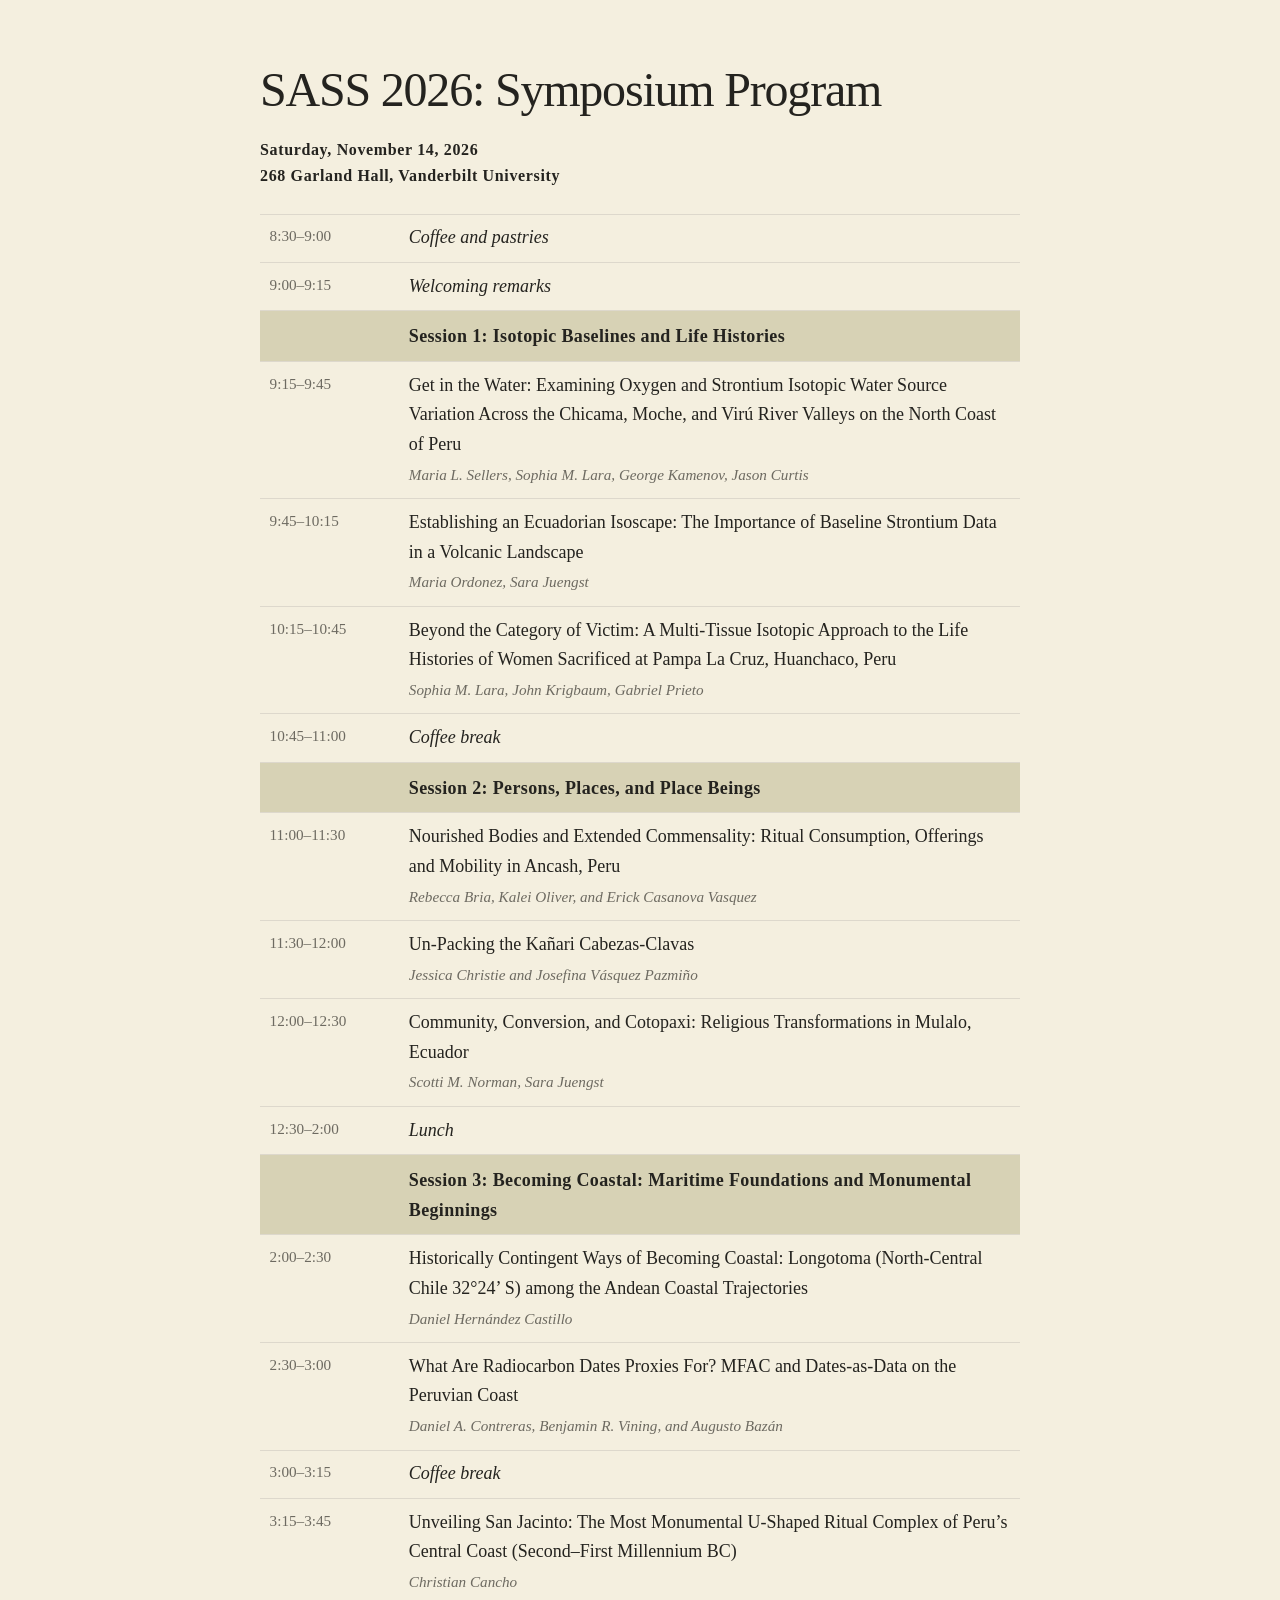
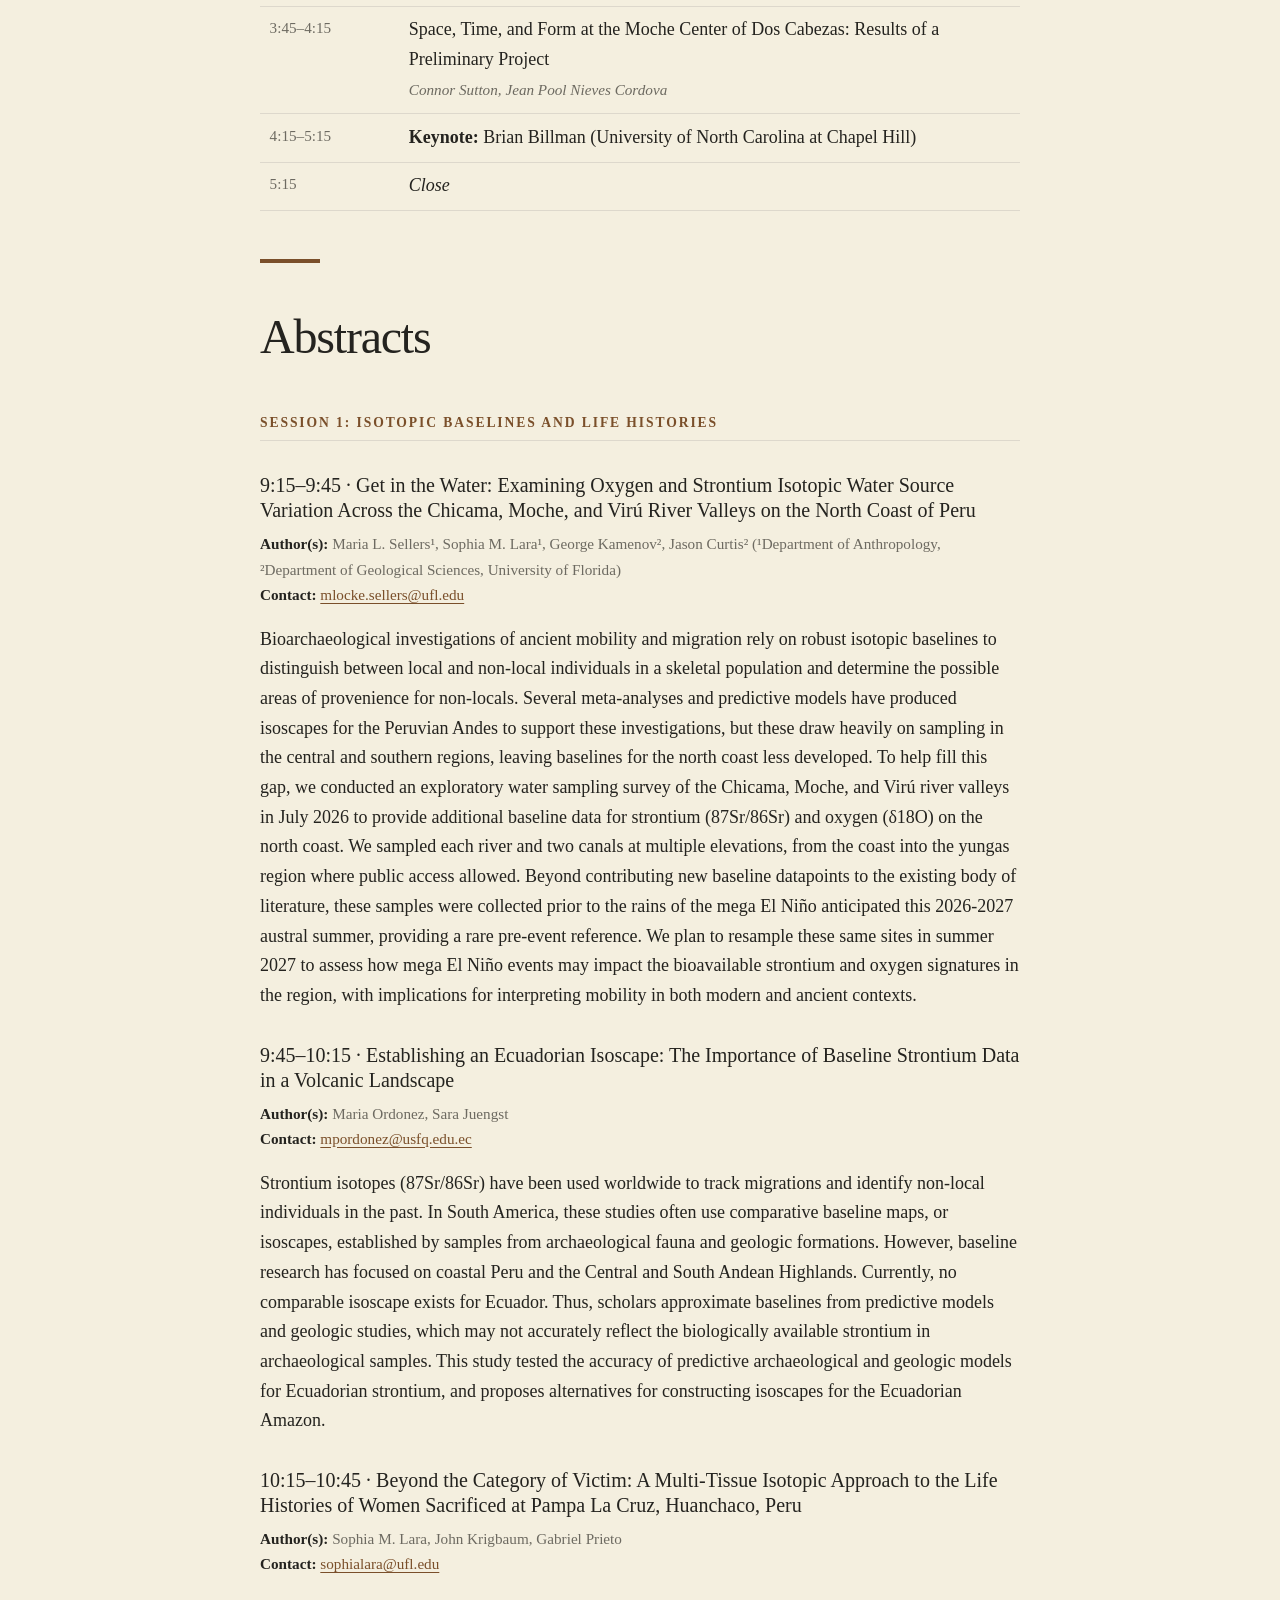
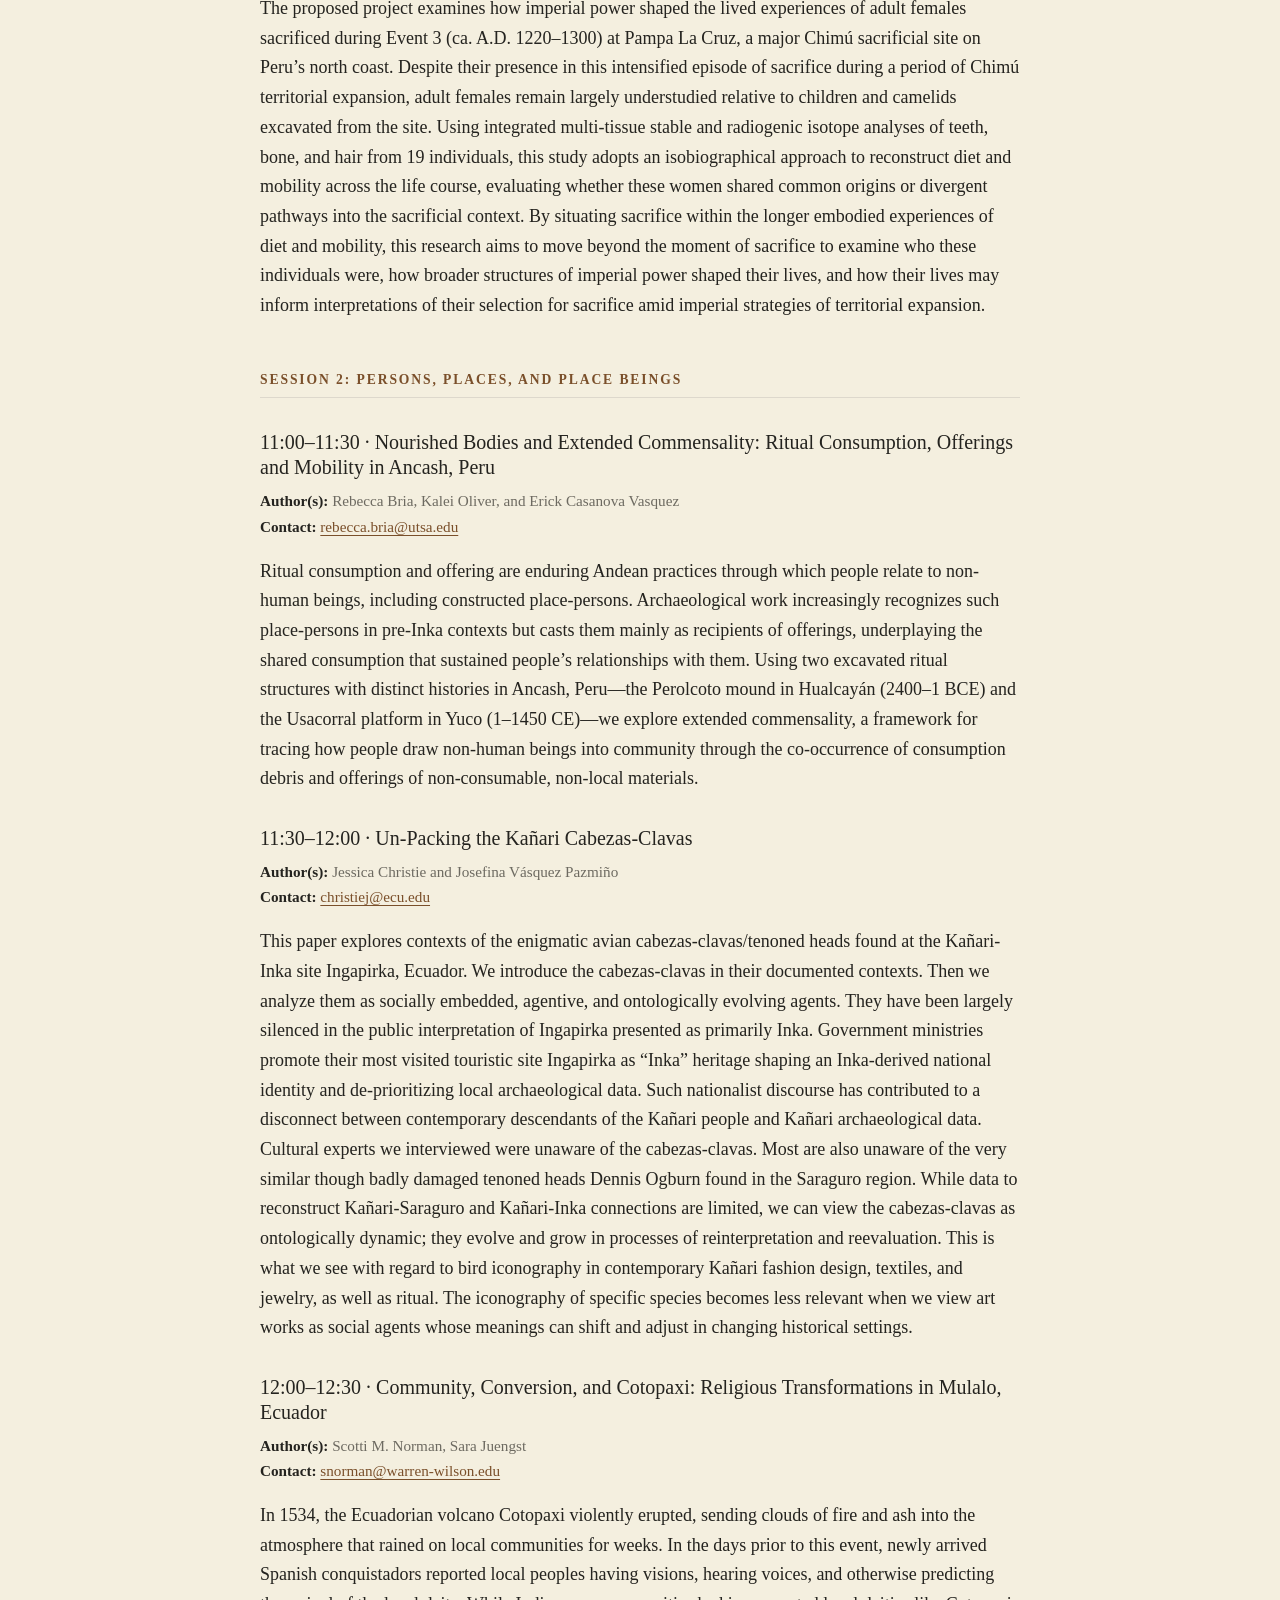
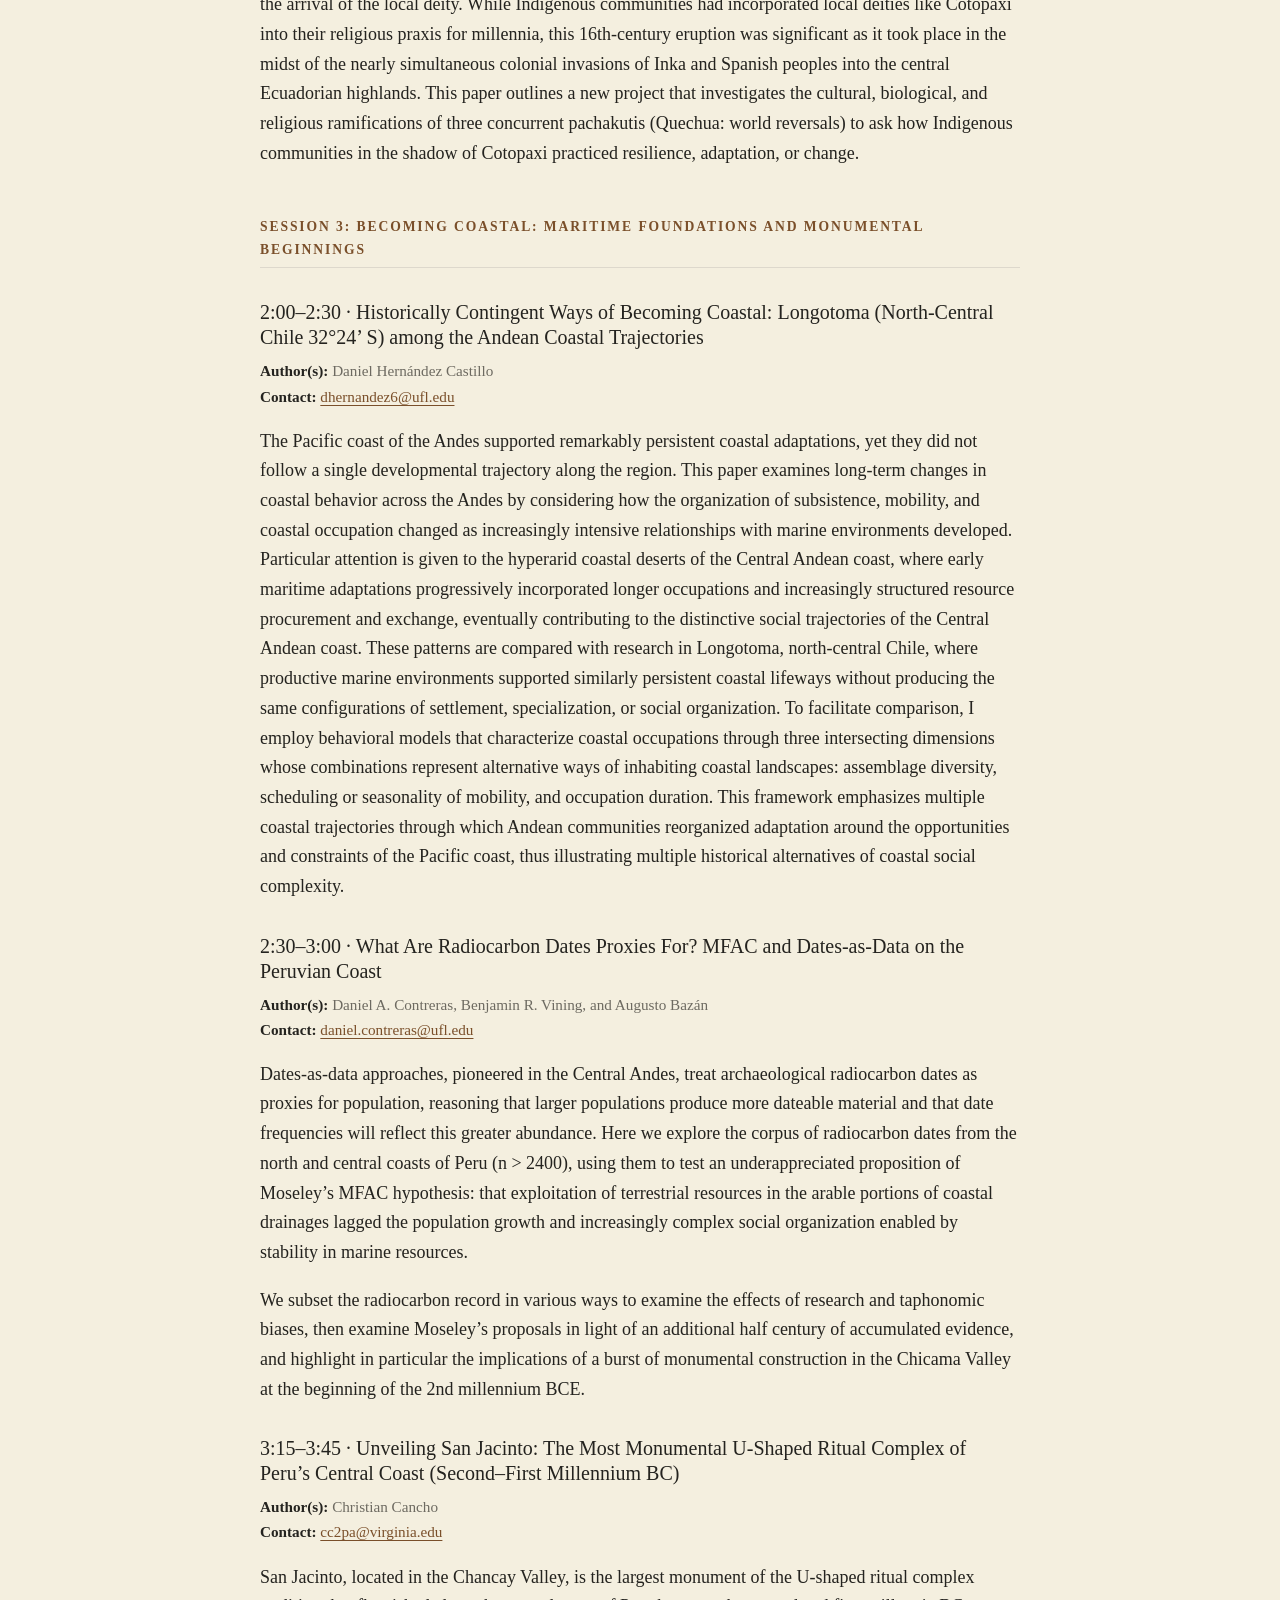
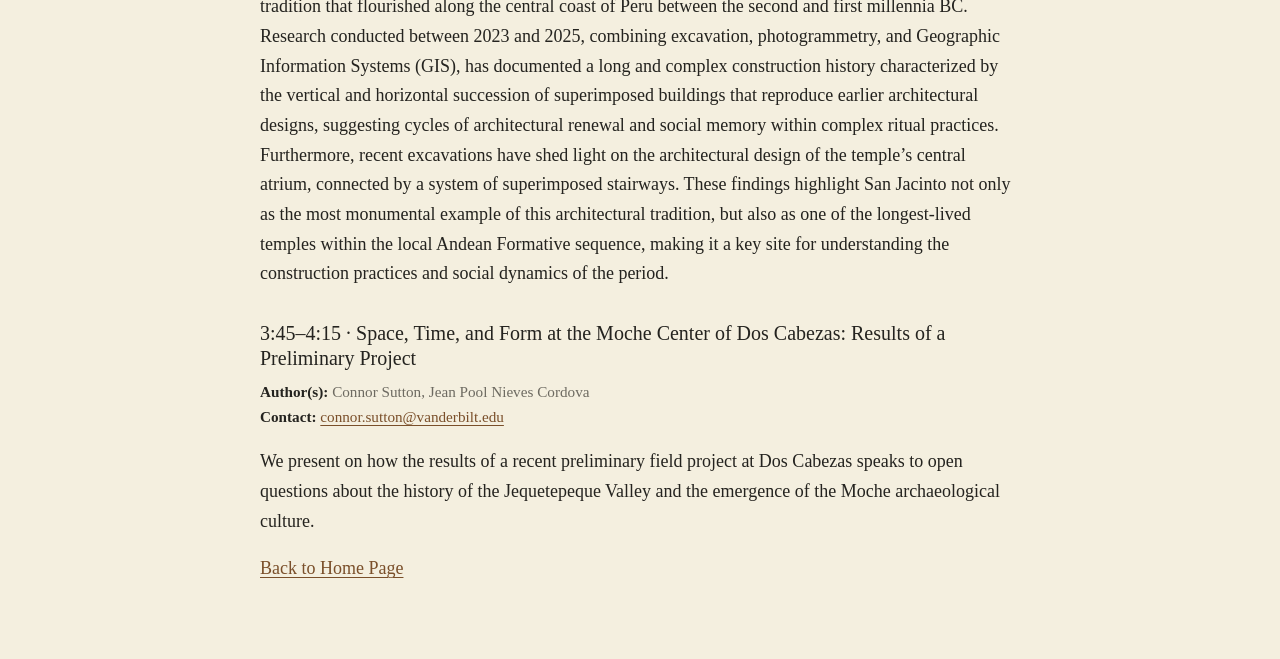
==== commit 1ce00909: "added return button" ====
--- a/program.html
+++ b/program.html
@@ -141,5 +141,9 @@
 <strong>Contact:</strong> <a href="mailto:connor.sutton@vanderbilt.edu">connor.sutton@vanderbilt.edu</a></p>
 <p>We present on how the results of a recent preliminary field project at Dos Cabezas speaks to open questions about the history of the Jequetepeque Valley and the emergence of the Moche archaeological culture.</p>
 
+<a class="button button-primary" href="index.html" rel="noopener">
+  Back to Home Page
+</a>
+
 </body>
 </html>
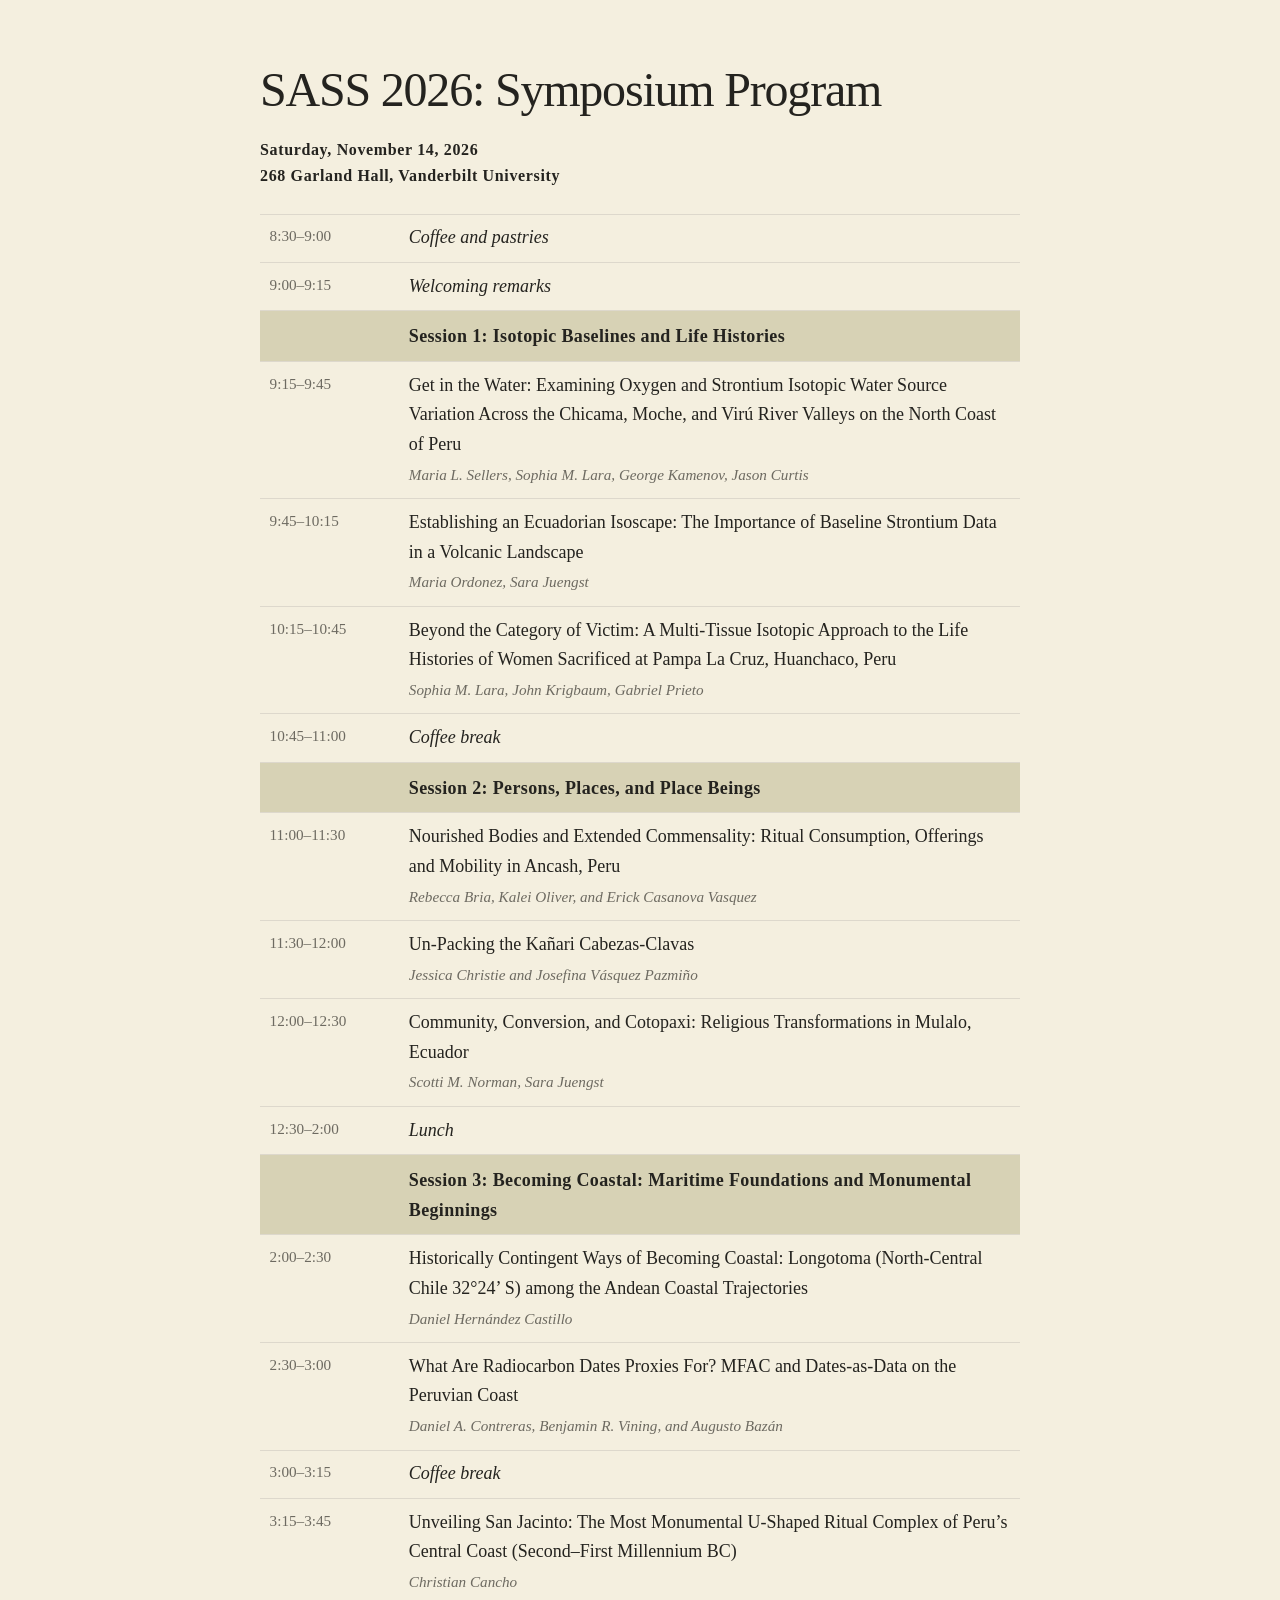
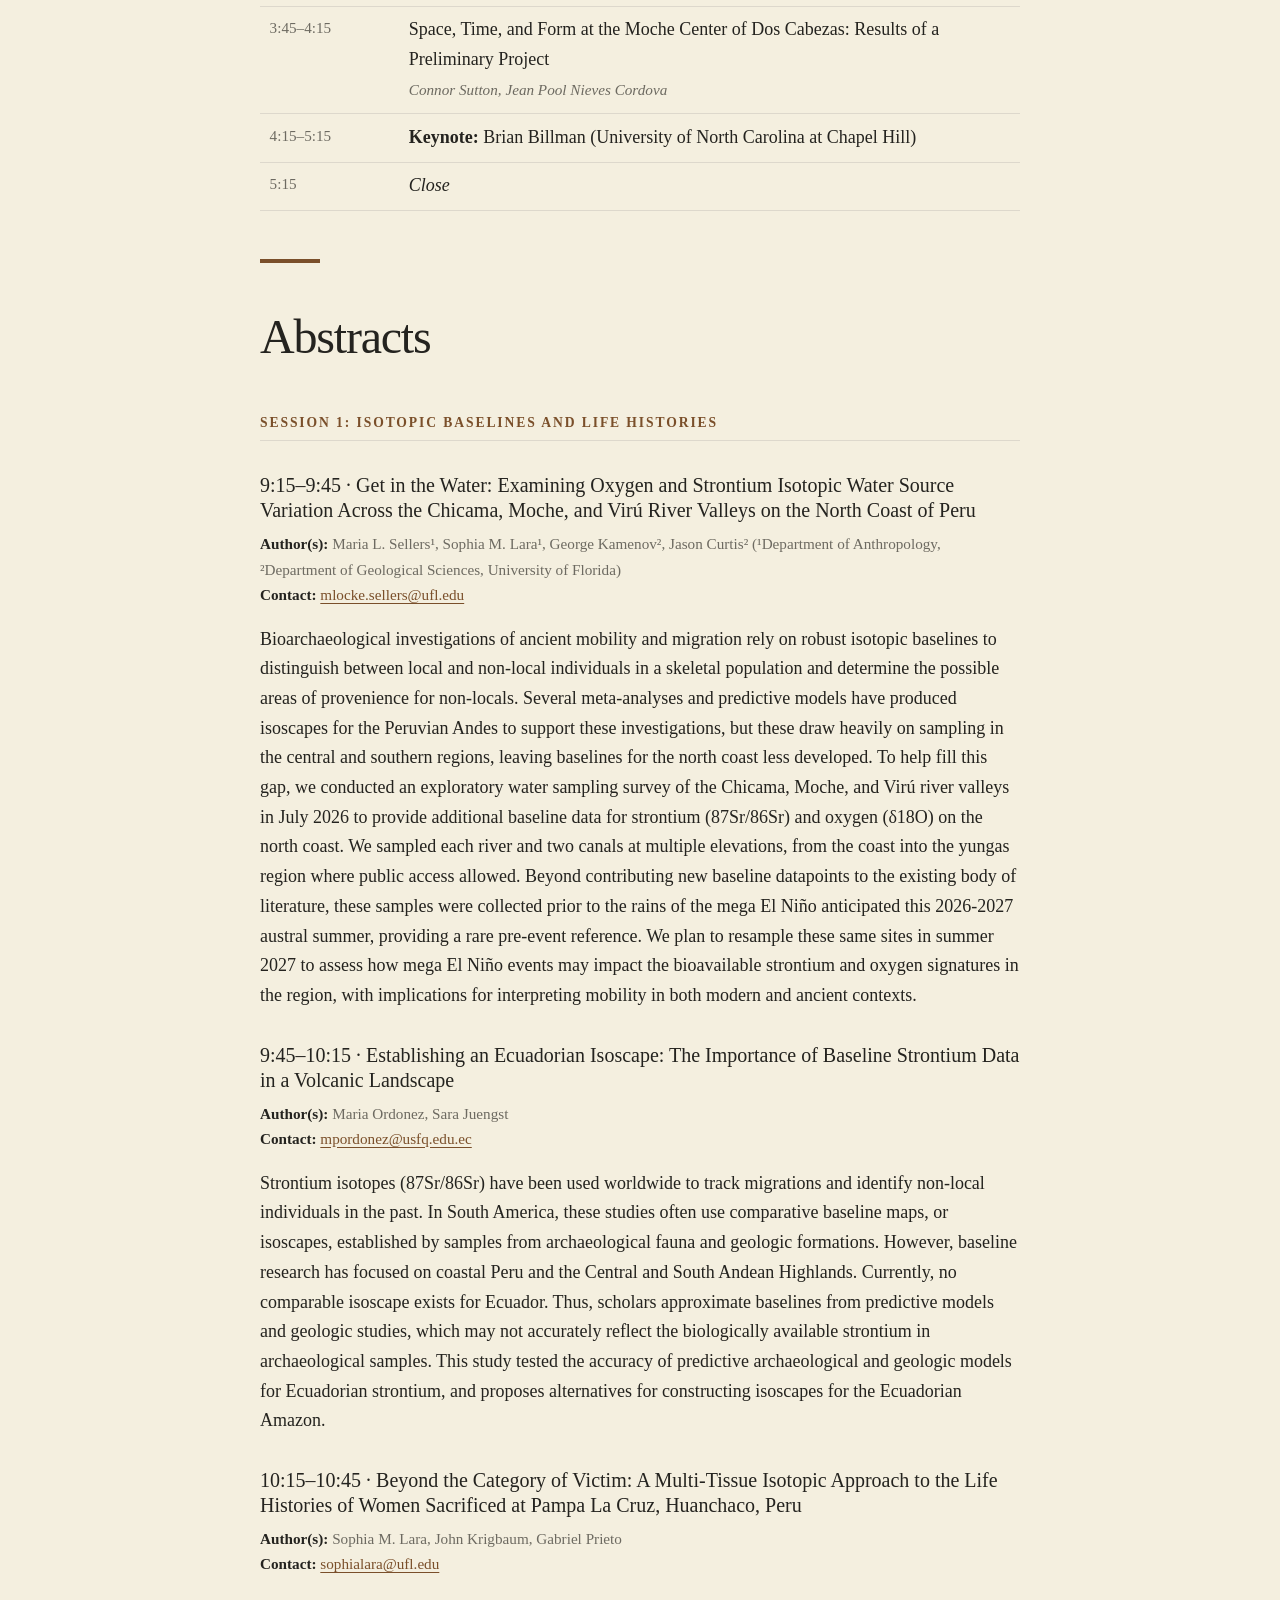
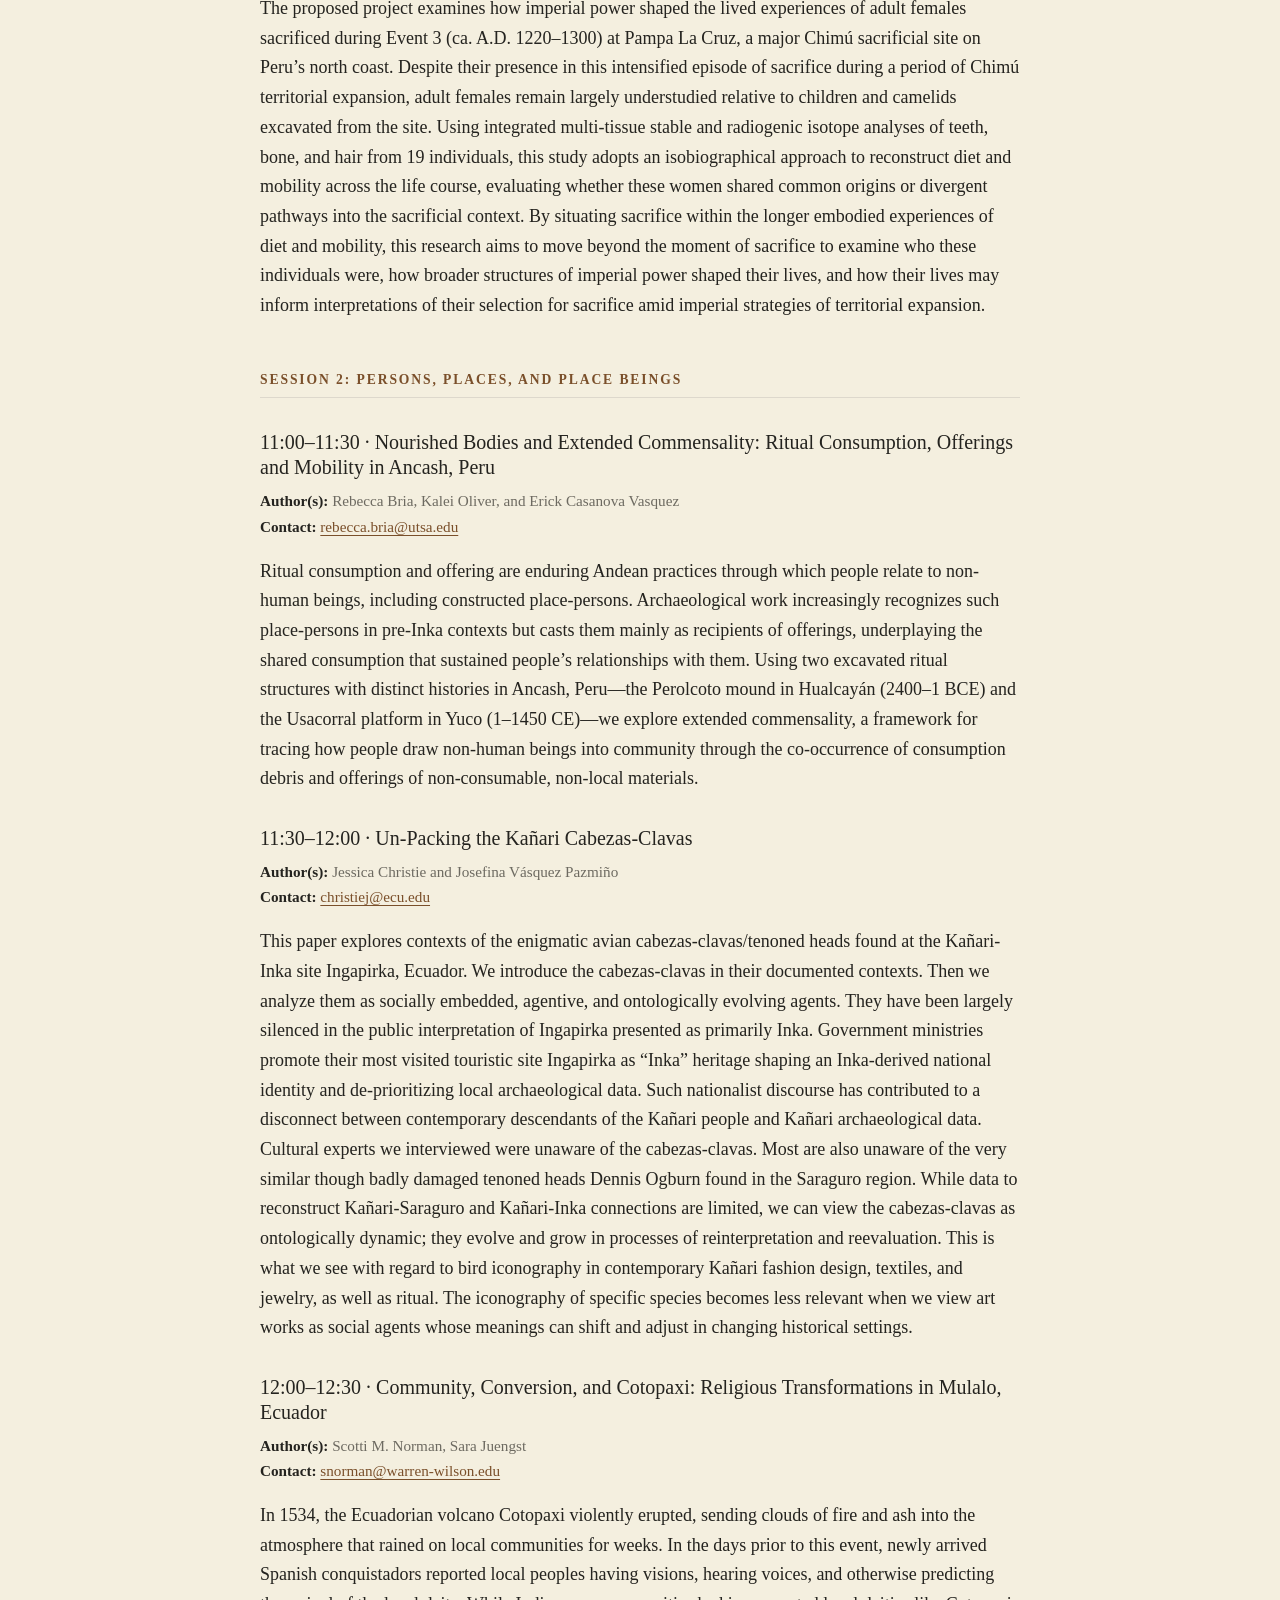
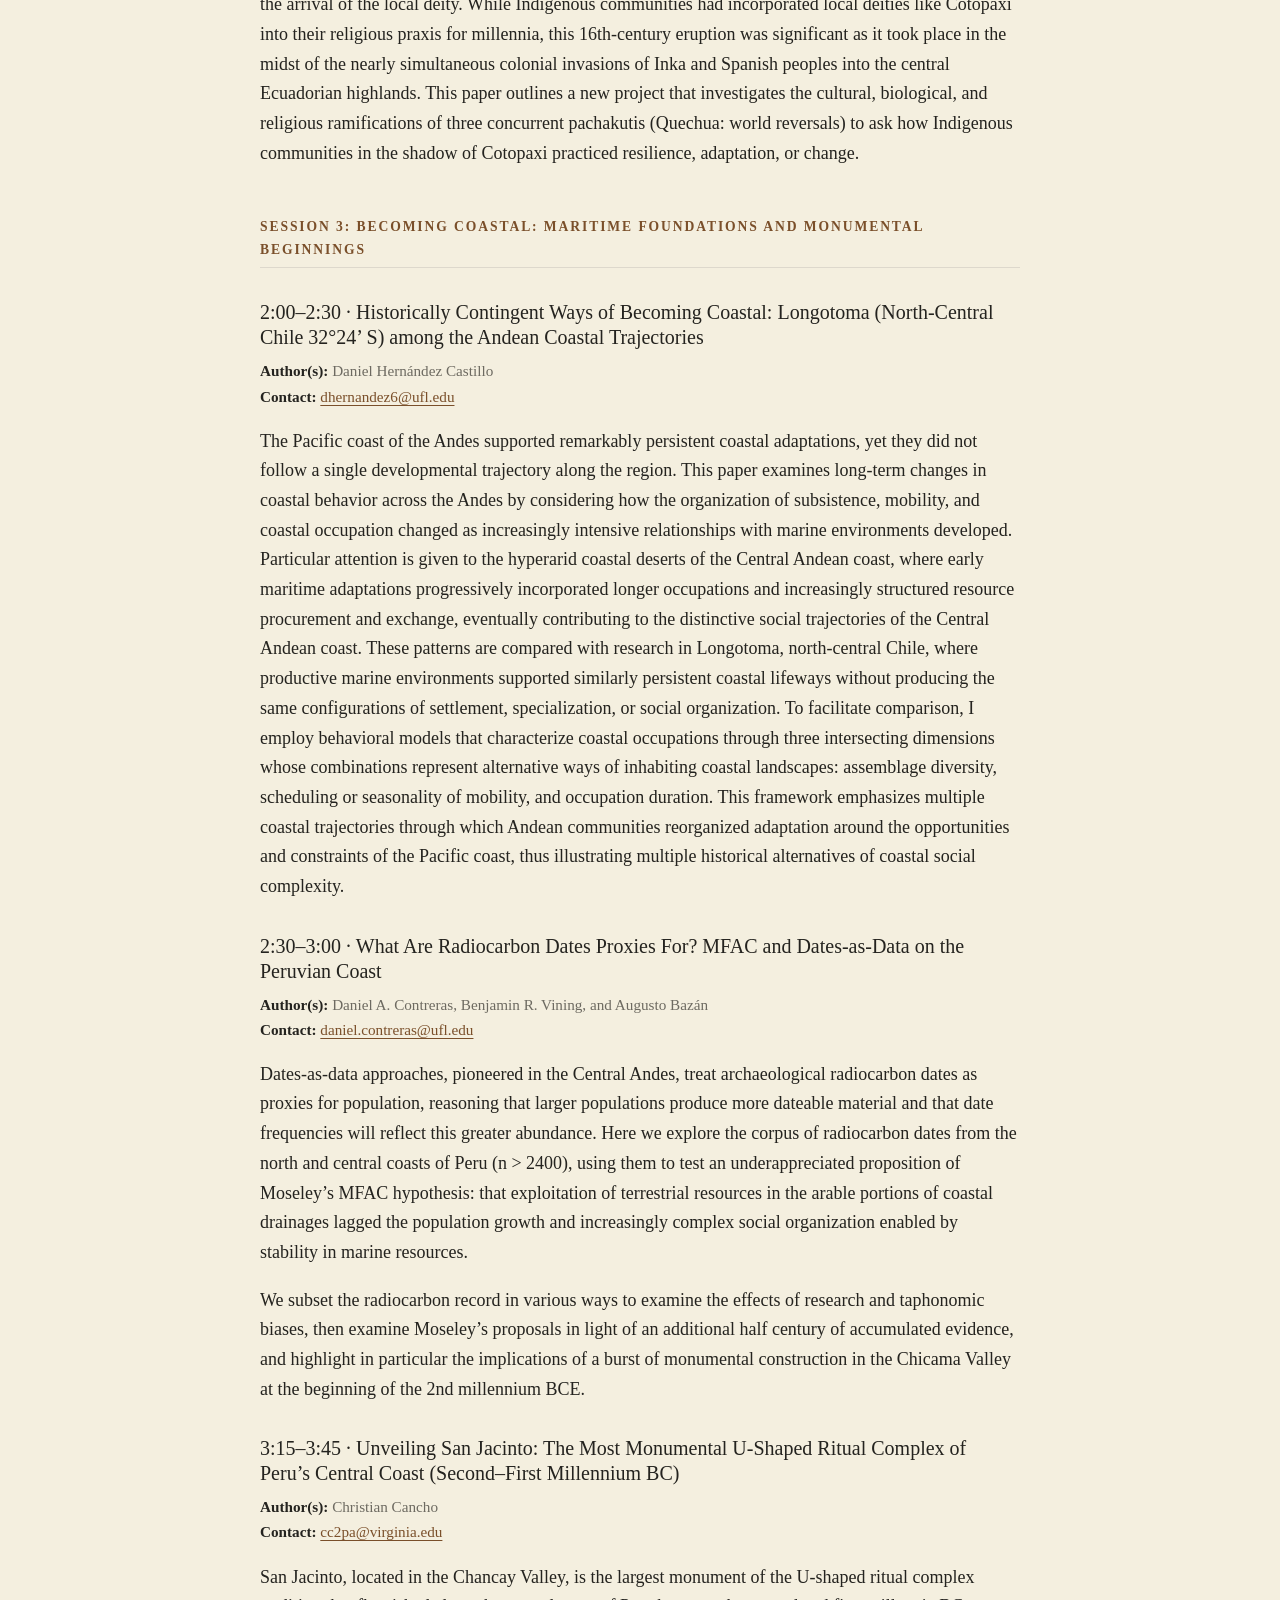
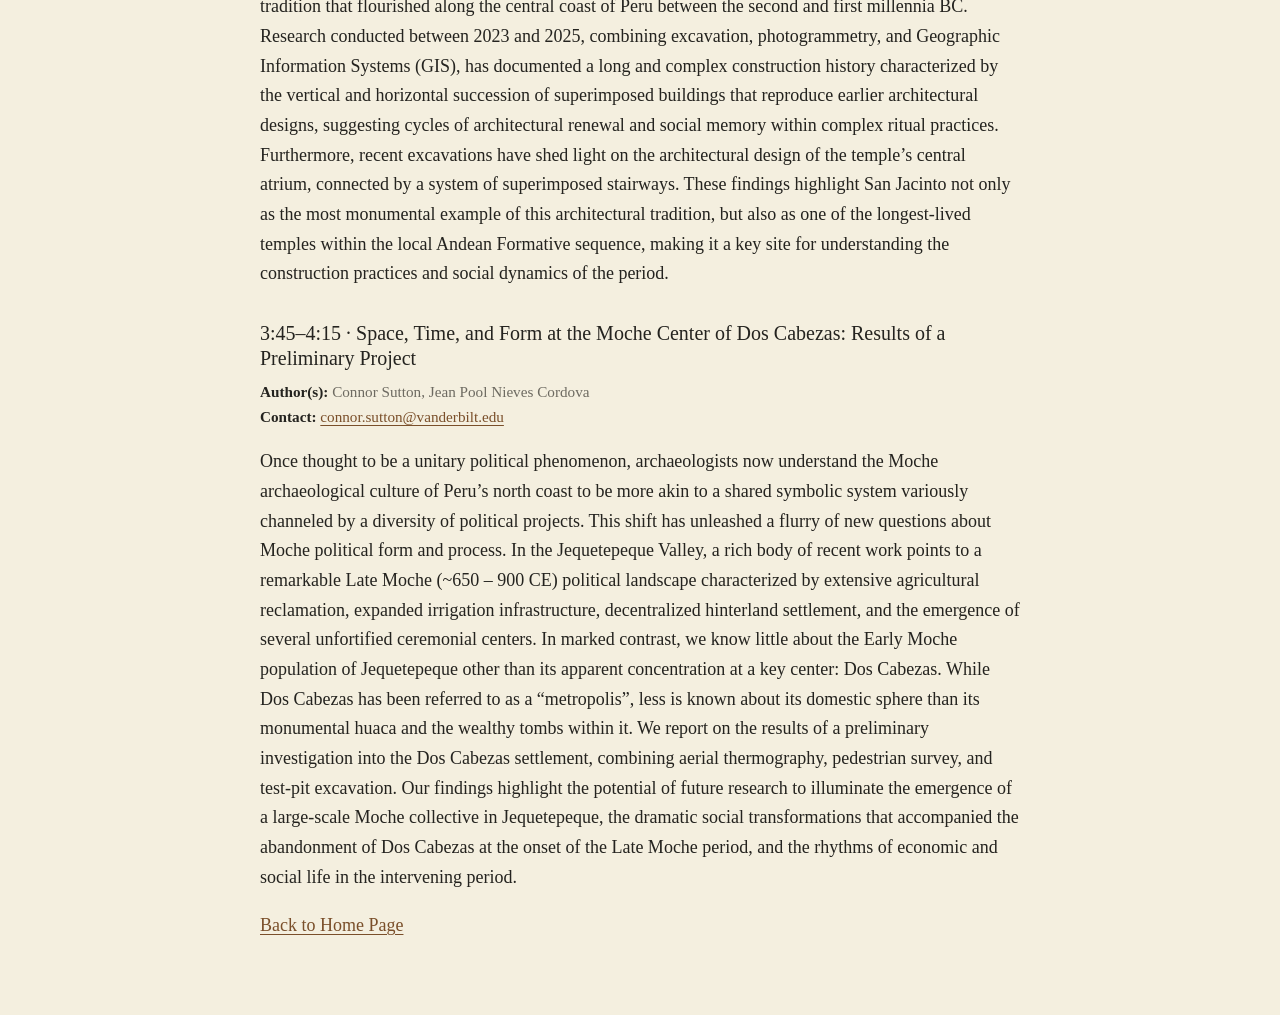
==== commit a5c83a10: "updated abstract" ====
--- a/program.html
+++ b/program.html
@@ -139,8 +139,7 @@
 <h3>3:45–4:15 · Space, Time, and Form at the Moche Center of Dos Cabezas: Results of a Preliminary Project</h3>
 <p class="byline"><strong>Author(s):</strong> Connor Sutton, Jean Pool Nieves Cordova<br>
 <strong>Contact:</strong> <a href="mailto:connor.sutton@vanderbilt.edu">connor.sutton@vanderbilt.edu</a></p>
-<p>We present on how the results of a recent preliminary field project at Dos Cabezas speaks to open questions about the history of the Jequetepeque Valley and the emergence of the Moche archaeological culture.</p>
-
+<p>Once thought to be a unitary political phenomenon, archaeologists now understand the Moche archaeological culture of Peru’s north coast to be more akin to a shared symbolic system variously channeled by a diversity of political projects. This shift has unleashed a flurry of new questions about Moche political form and process. In the Jequetepeque Valley, a rich body of recent work points to a remarkable Late Moche (~650 – 900 CE) political landscape characterized by extensive agricultural reclamation, expanded irrigation infrastructure, decentralized hinterland settlement, and the emergence of several unfortified ceremonial centers. In marked contrast, we know little about the Early Moche population of Jequetepeque other than its apparent concentration at a key center: Dos Cabezas. While Dos Cabezas has been referred to as a “metropolis”, less is known about its domestic sphere than its monumental huaca and the wealthy tombs within it. We report on the results of a preliminary investigation into the Dos Cabezas settlement, combining aerial thermography, pedestrian survey, and test-pit excavation. Our findings highlight the potential of future research to illuminate the emergence of a large-scale Moche collective in Jequetepeque, the dramatic social transformations that accompanied the abandonment of Dos Cabezas at the onset of the Late Moche period, and the rhythms of economic and social life in the intervening period.</p>
 <a class="button button-primary" href="index.html" rel="noopener">
   Back to Home Page
 </a>
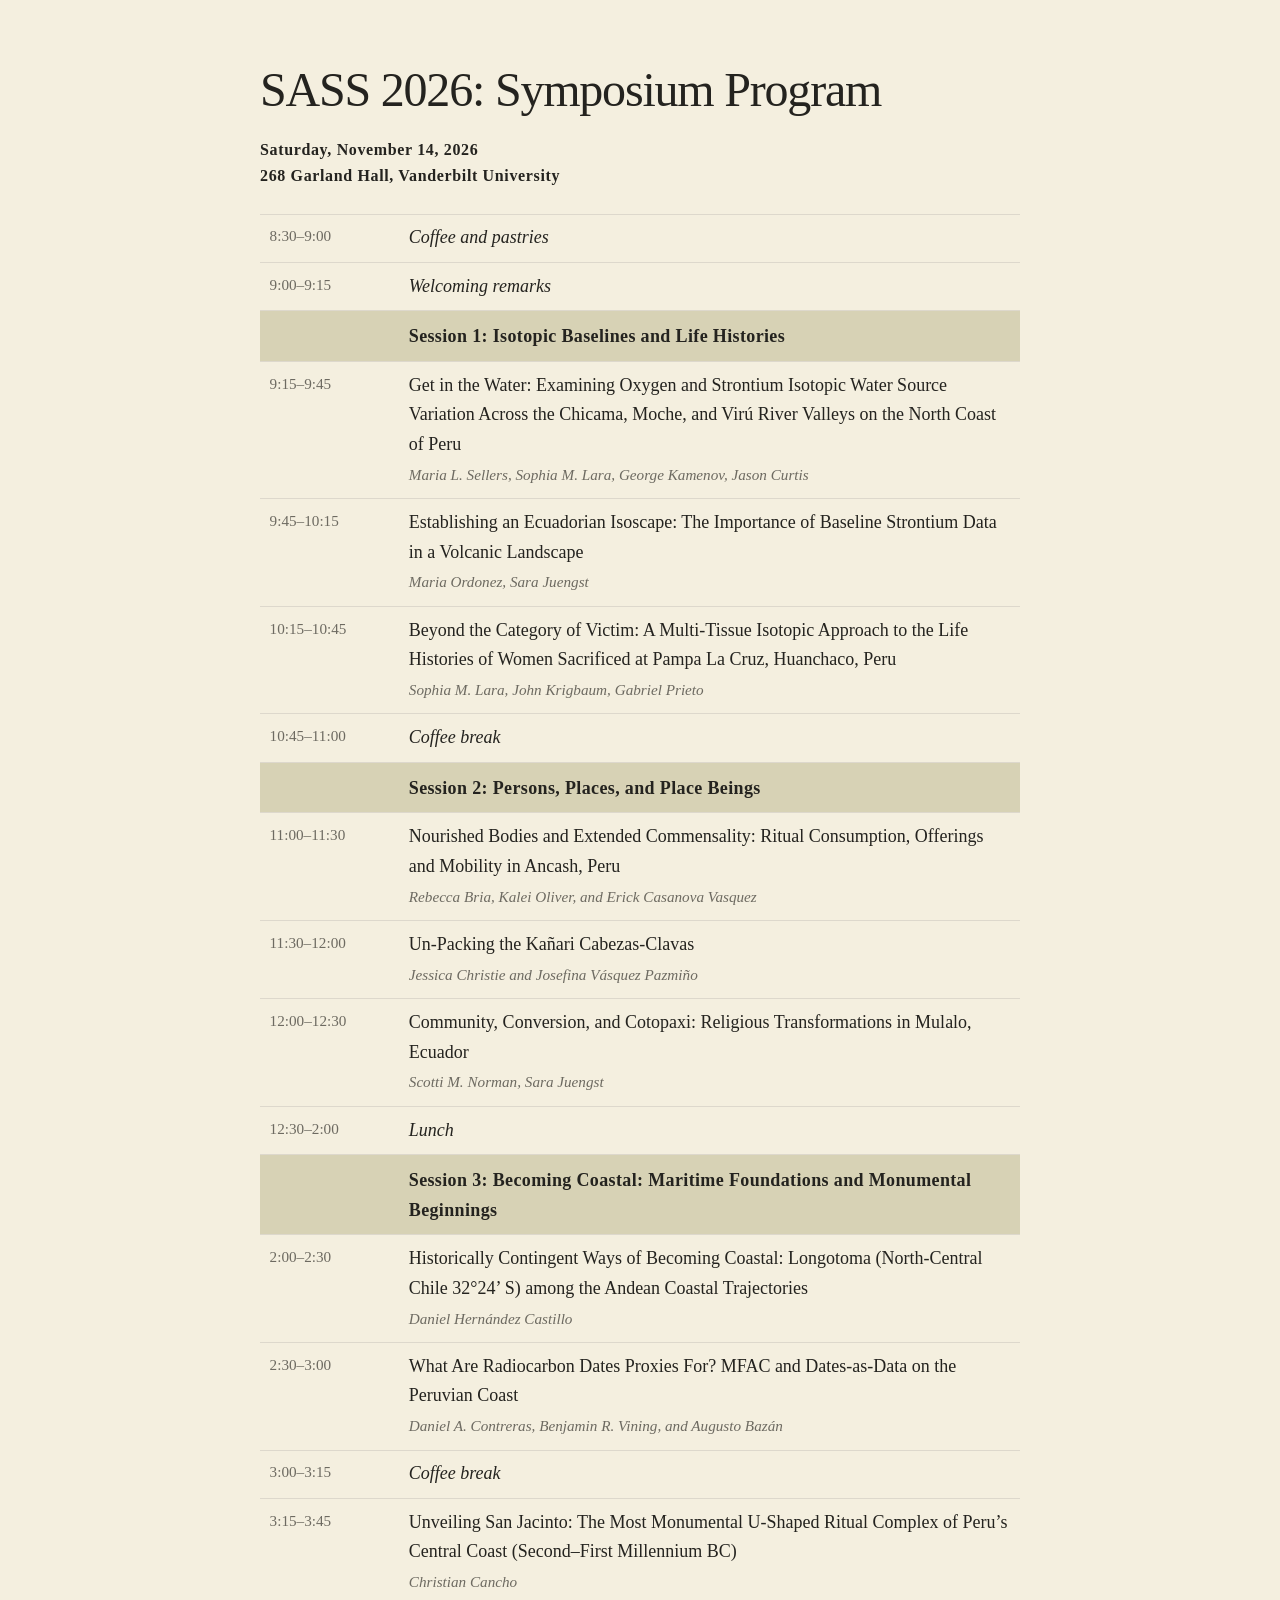
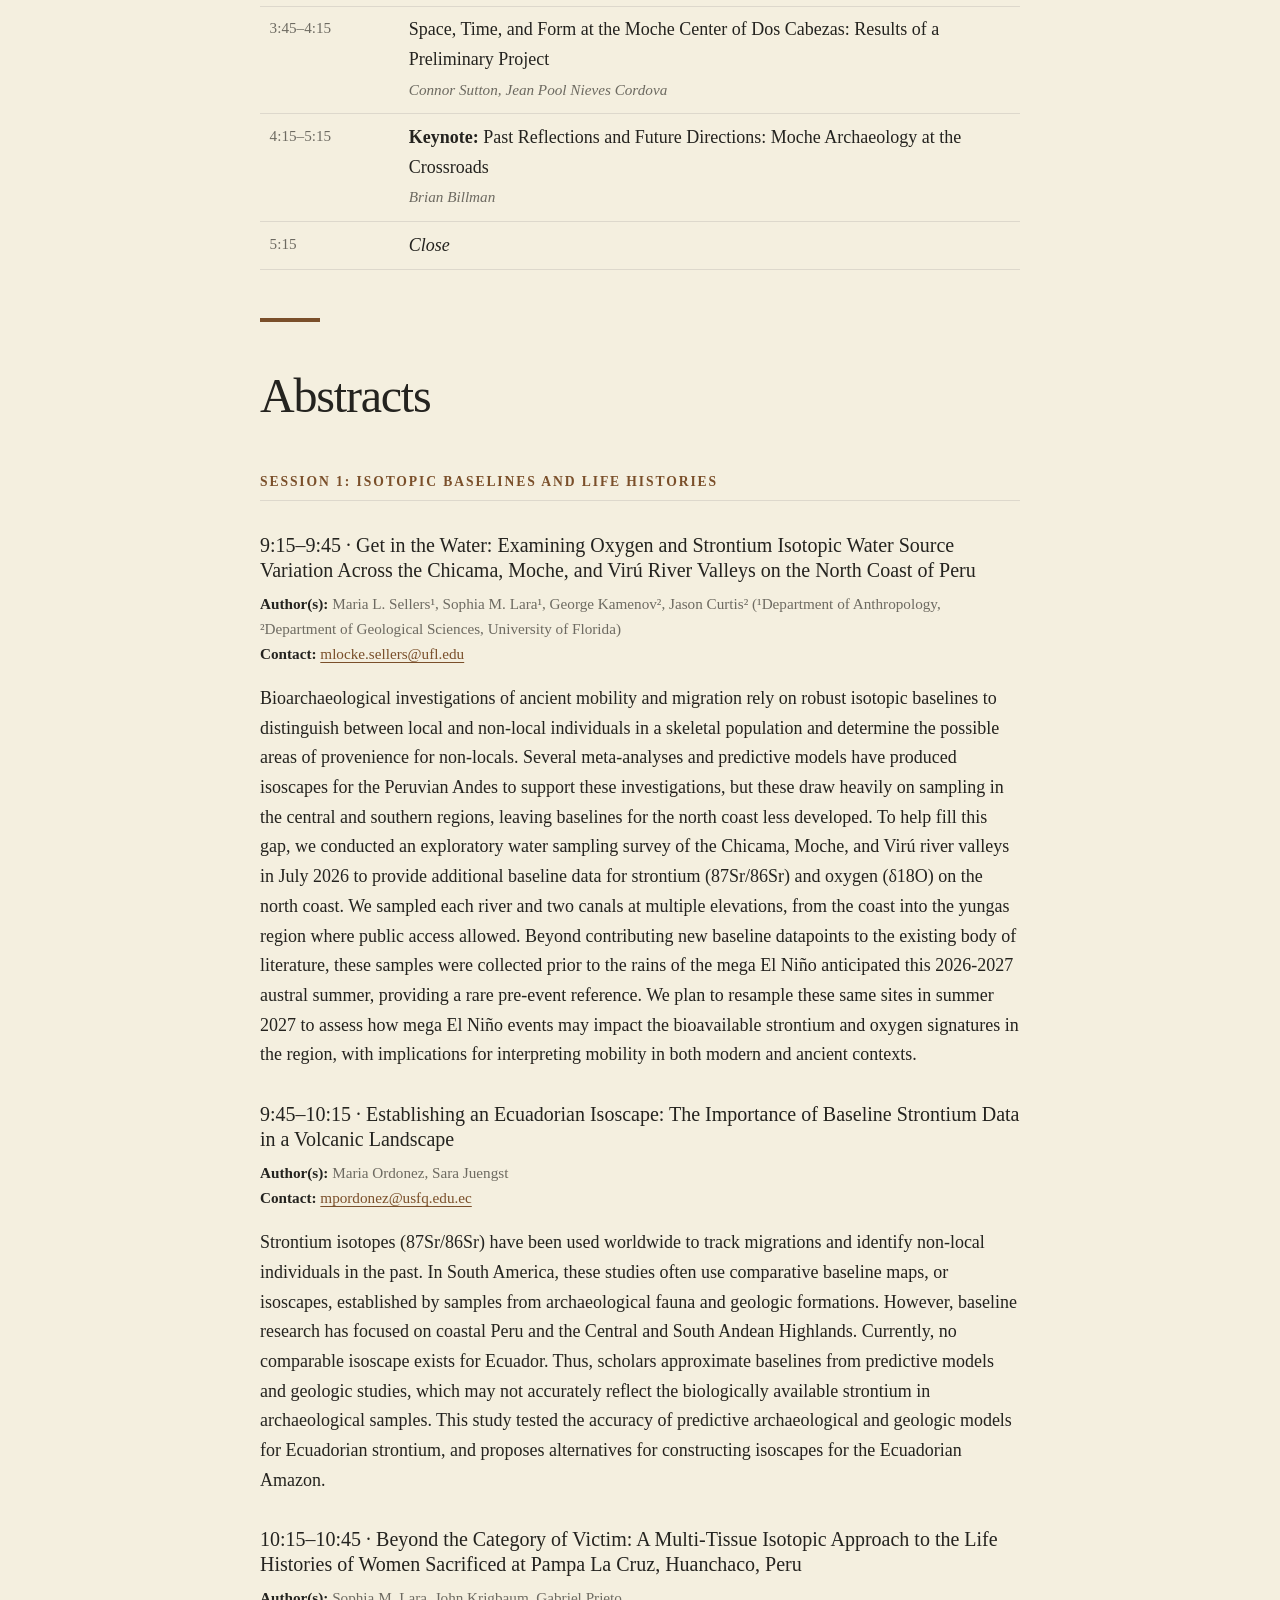
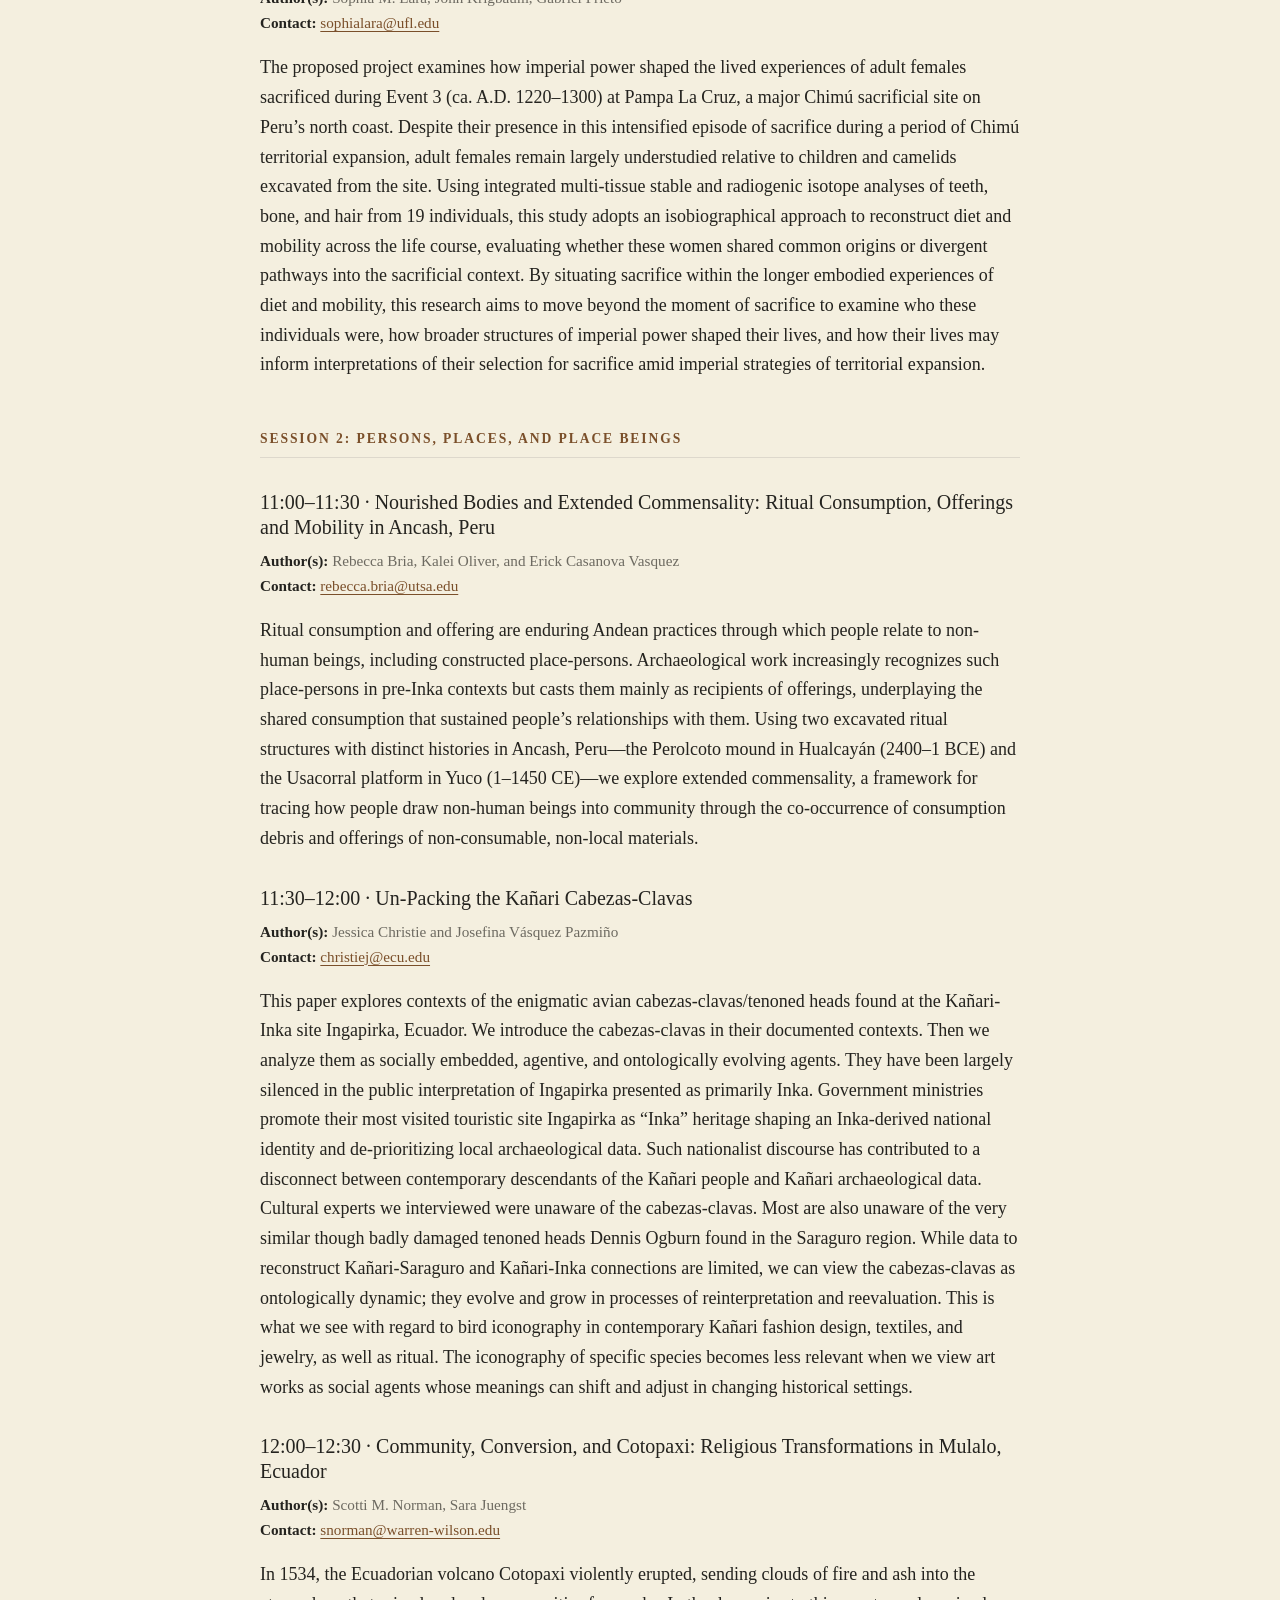
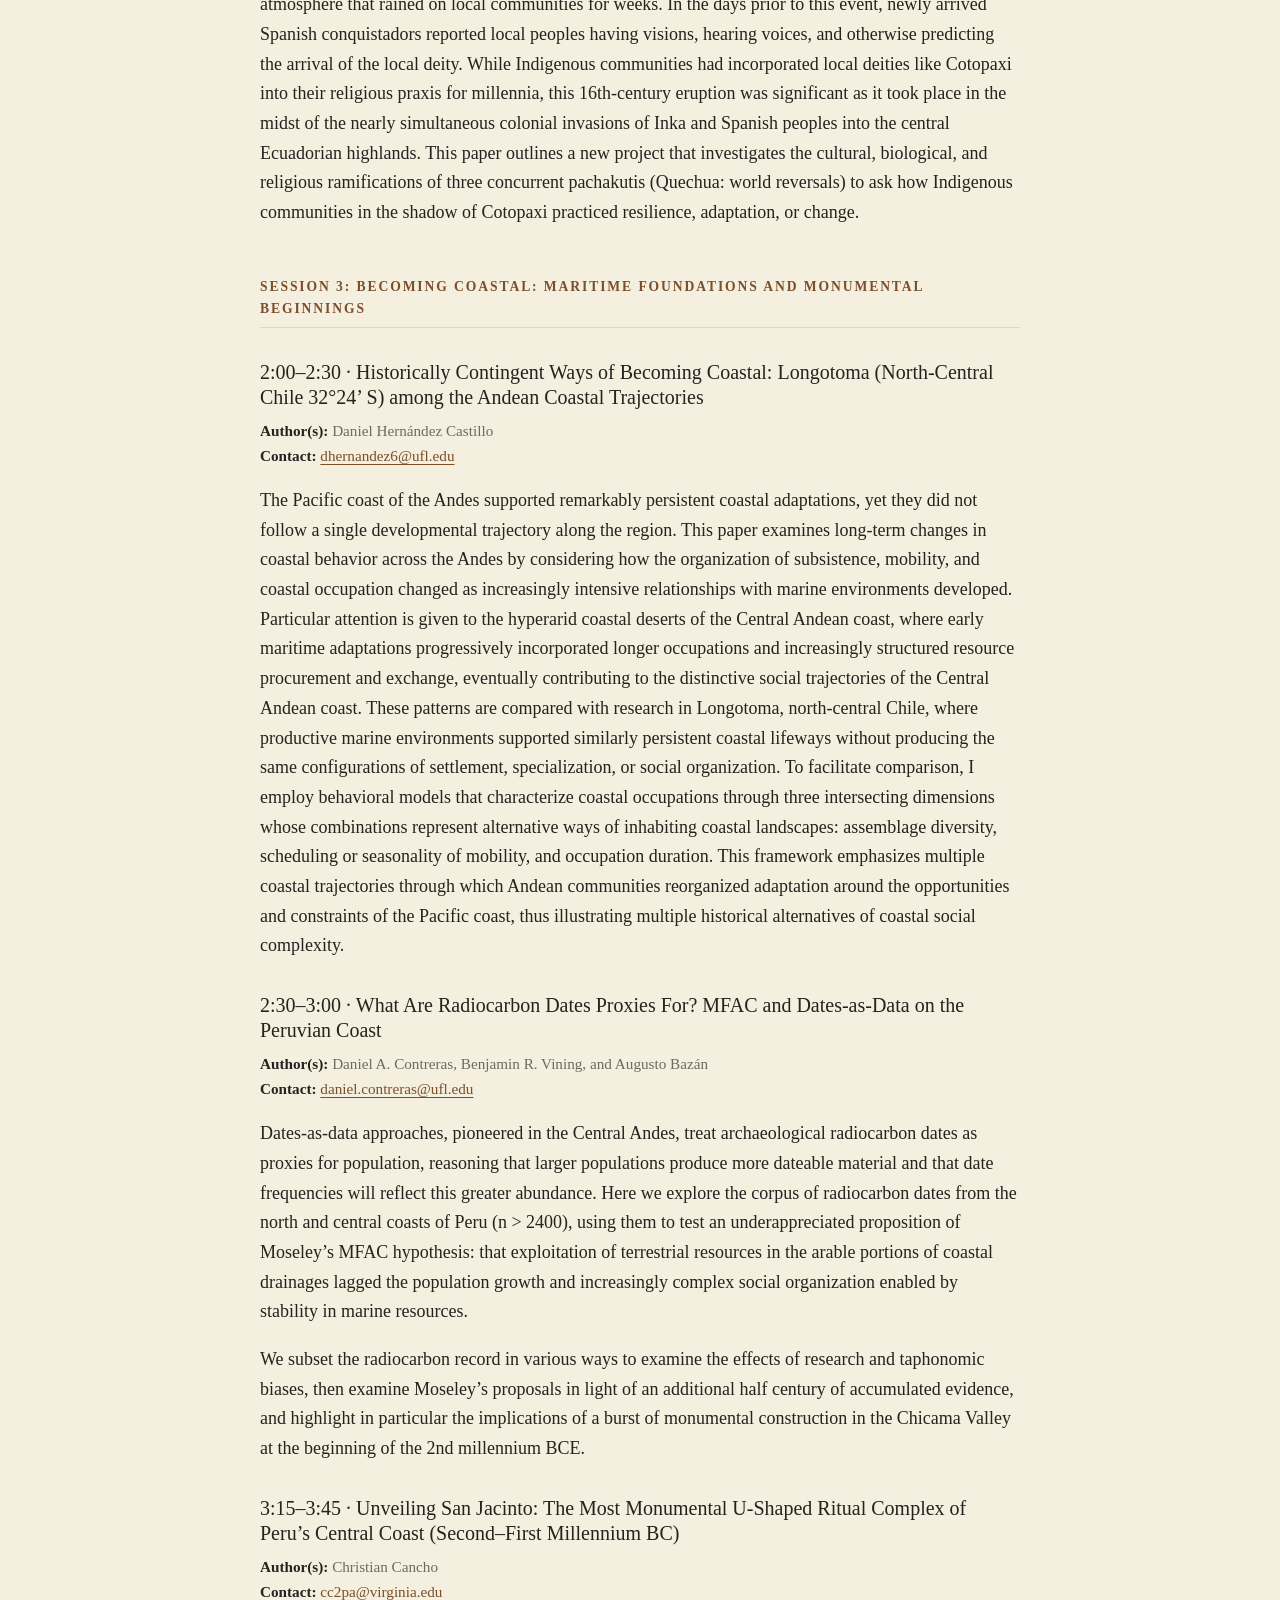
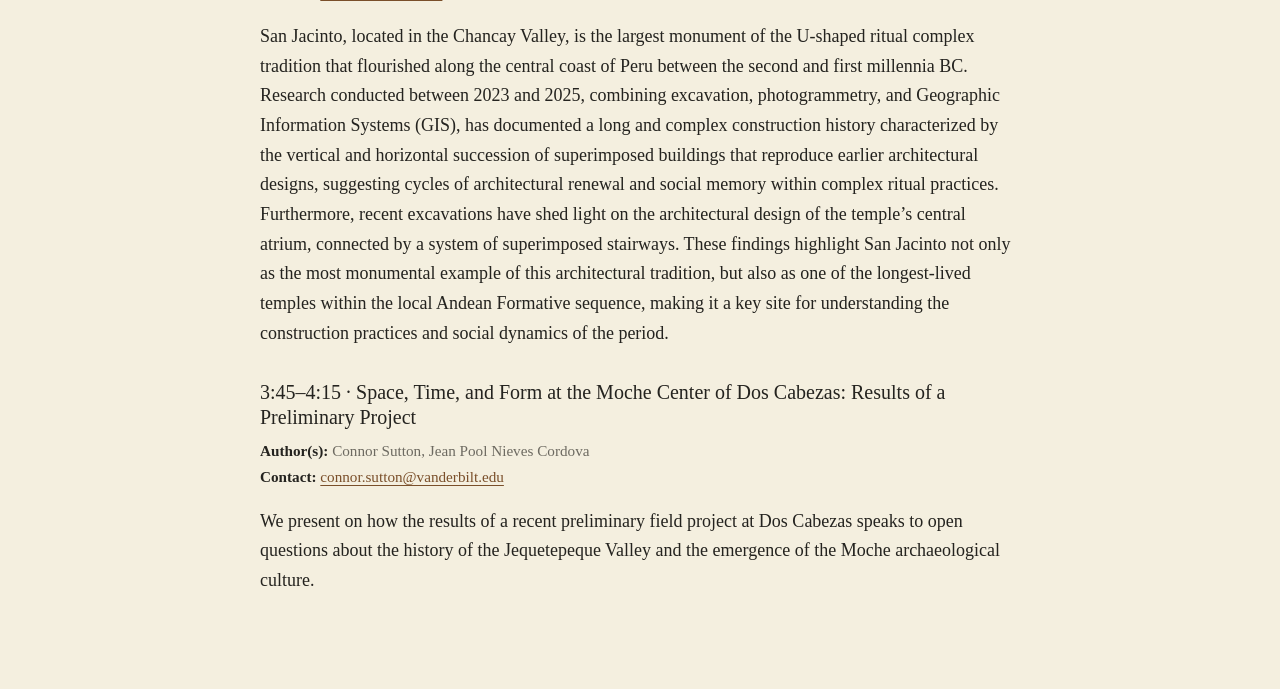
==== commit 02503b2f: "added keynote title" ====
--- a/program.html
+++ b/program.html
@@ -76,7 +76,7 @@
   <tr><td>3:00–3:15</td><td><em>Coffee break</em></td></tr>
   <tr><td>3:15–3:45</td><td>Unveiling San Jacinto: The Most Monumental U-Shaped Ritual Complex of Peru’s Central Coast (Second–First Millennium BC)<br><span class="authors">Christian Cancho</span></td></tr>
   <tr><td>3:45–4:15</td><td>Space, Time, and Form at the Moche Center of Dos Cabezas: Results of a Preliminary Project<br><span class="authors">Connor Sutton, Jean Pool Nieves Cordova</span></td></tr>
-  <tr><td>4:15–5:15</td><td><strong>Keynote:</strong> Brian Billman (University of North Carolina at Chapel Hill)</td></tr>
+  <tr><td>4:15–5:15</td><td><strong>Keynote:</strong> Past Reflections and Future Directions: Moche Archaeology at the Crossroads<br><span class="authors">Brian Billman</span></td></tr>
   <tr><td>5:15</td><td><em>Close</em></td></tr>
 </table>
 
@@ -139,10 +139,7 @@
 <h3>3:45–4:15 · Space, Time, and Form at the Moche Center of Dos Cabezas: Results of a Preliminary Project</h3>
 <p class="byline"><strong>Author(s):</strong> Connor Sutton, Jean Pool Nieves Cordova<br>
 <strong>Contact:</strong> <a href="mailto:connor.sutton@vanderbilt.edu">connor.sutton@vanderbilt.edu</a></p>
-<p>Once thought to be a unitary political phenomenon, archaeologists now understand the Moche archaeological culture of Peru’s north coast to be more akin to a shared symbolic system variously channeled by a diversity of political projects. This shift has unleashed a flurry of new questions about Moche political form and process. In the Jequetepeque Valley, a rich body of recent work points to a remarkable Late Moche (~650 – 900 CE) political landscape characterized by extensive agricultural reclamation, expanded irrigation infrastructure, decentralized hinterland settlement, and the emergence of several unfortified ceremonial centers. In marked contrast, we know little about the Early Moche population of Jequetepeque other than its apparent concentration at a key center: Dos Cabezas. While Dos Cabezas has been referred to as a “metropolis”, less is known about its domestic sphere than its monumental huaca and the wealthy tombs within it. We report on the results of a preliminary investigation into the Dos Cabezas settlement, combining aerial thermography, pedestrian survey, and test-pit excavation. Our findings highlight the potential of future research to illuminate the emergence of a large-scale Moche collective in Jequetepeque, the dramatic social transformations that accompanied the abandonment of Dos Cabezas at the onset of the Late Moche period, and the rhythms of economic and social life in the intervening period.</p>
-<a class="button button-primary" href="index.html" rel="noopener">
-  Back to Home Page
-</a>
+<p>We present on how the results of a recent preliminary field project at Dos Cabezas speaks to open questions about the history of the Jequetepeque Valley and the emergence of the Moche archaeological culture.</p>
 
 </body>
 </html>
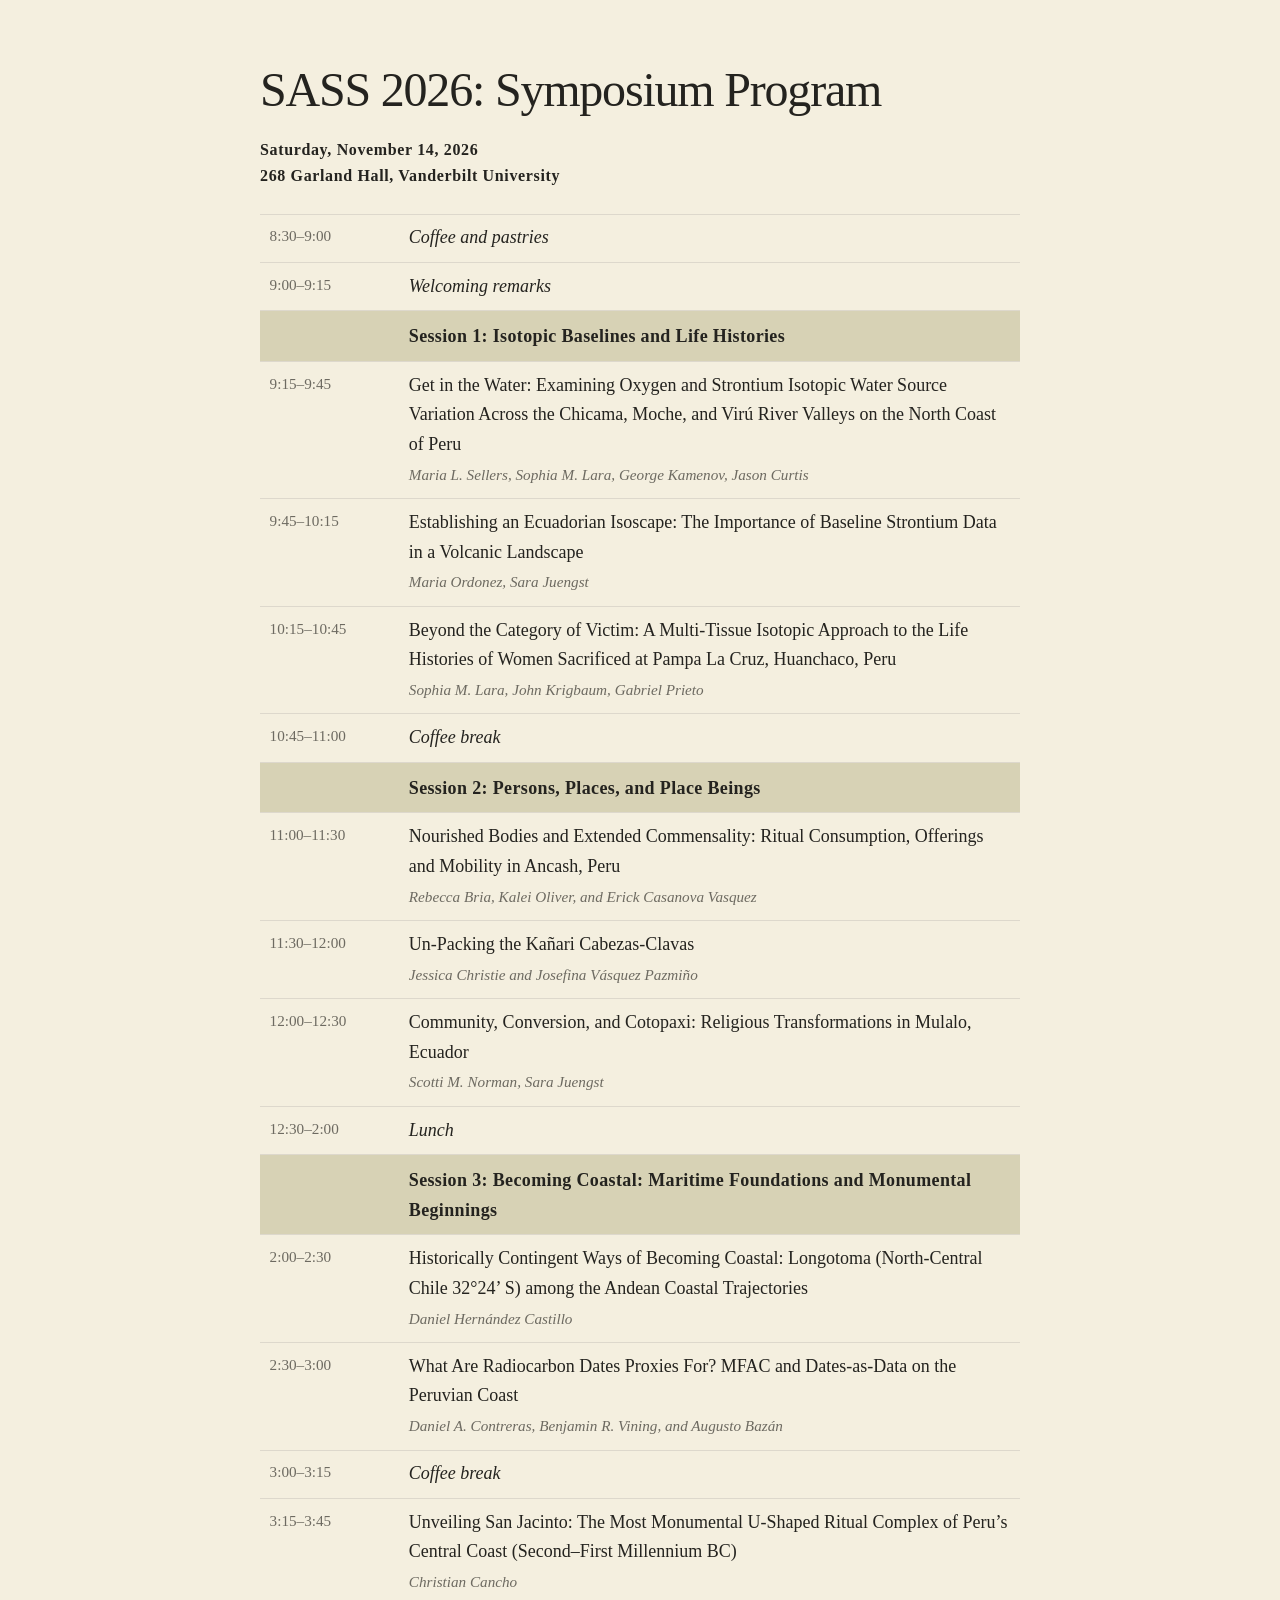
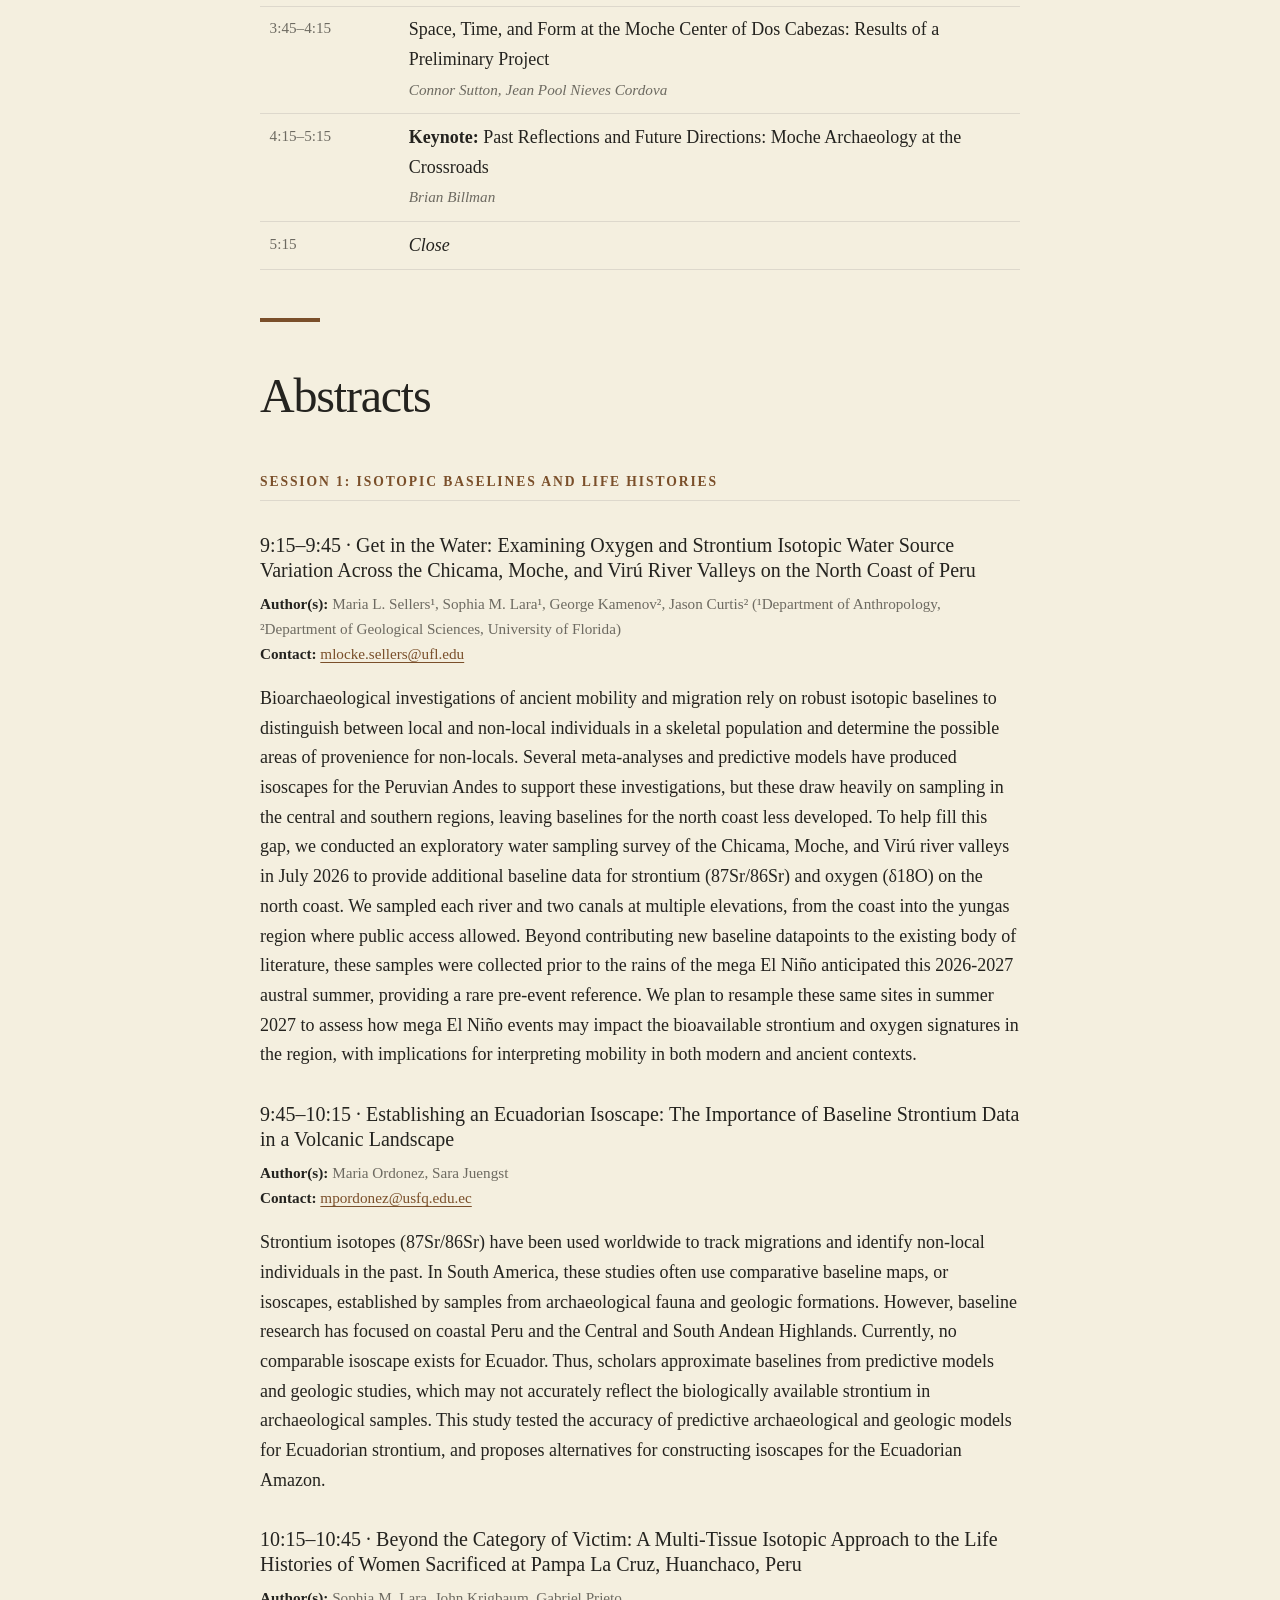
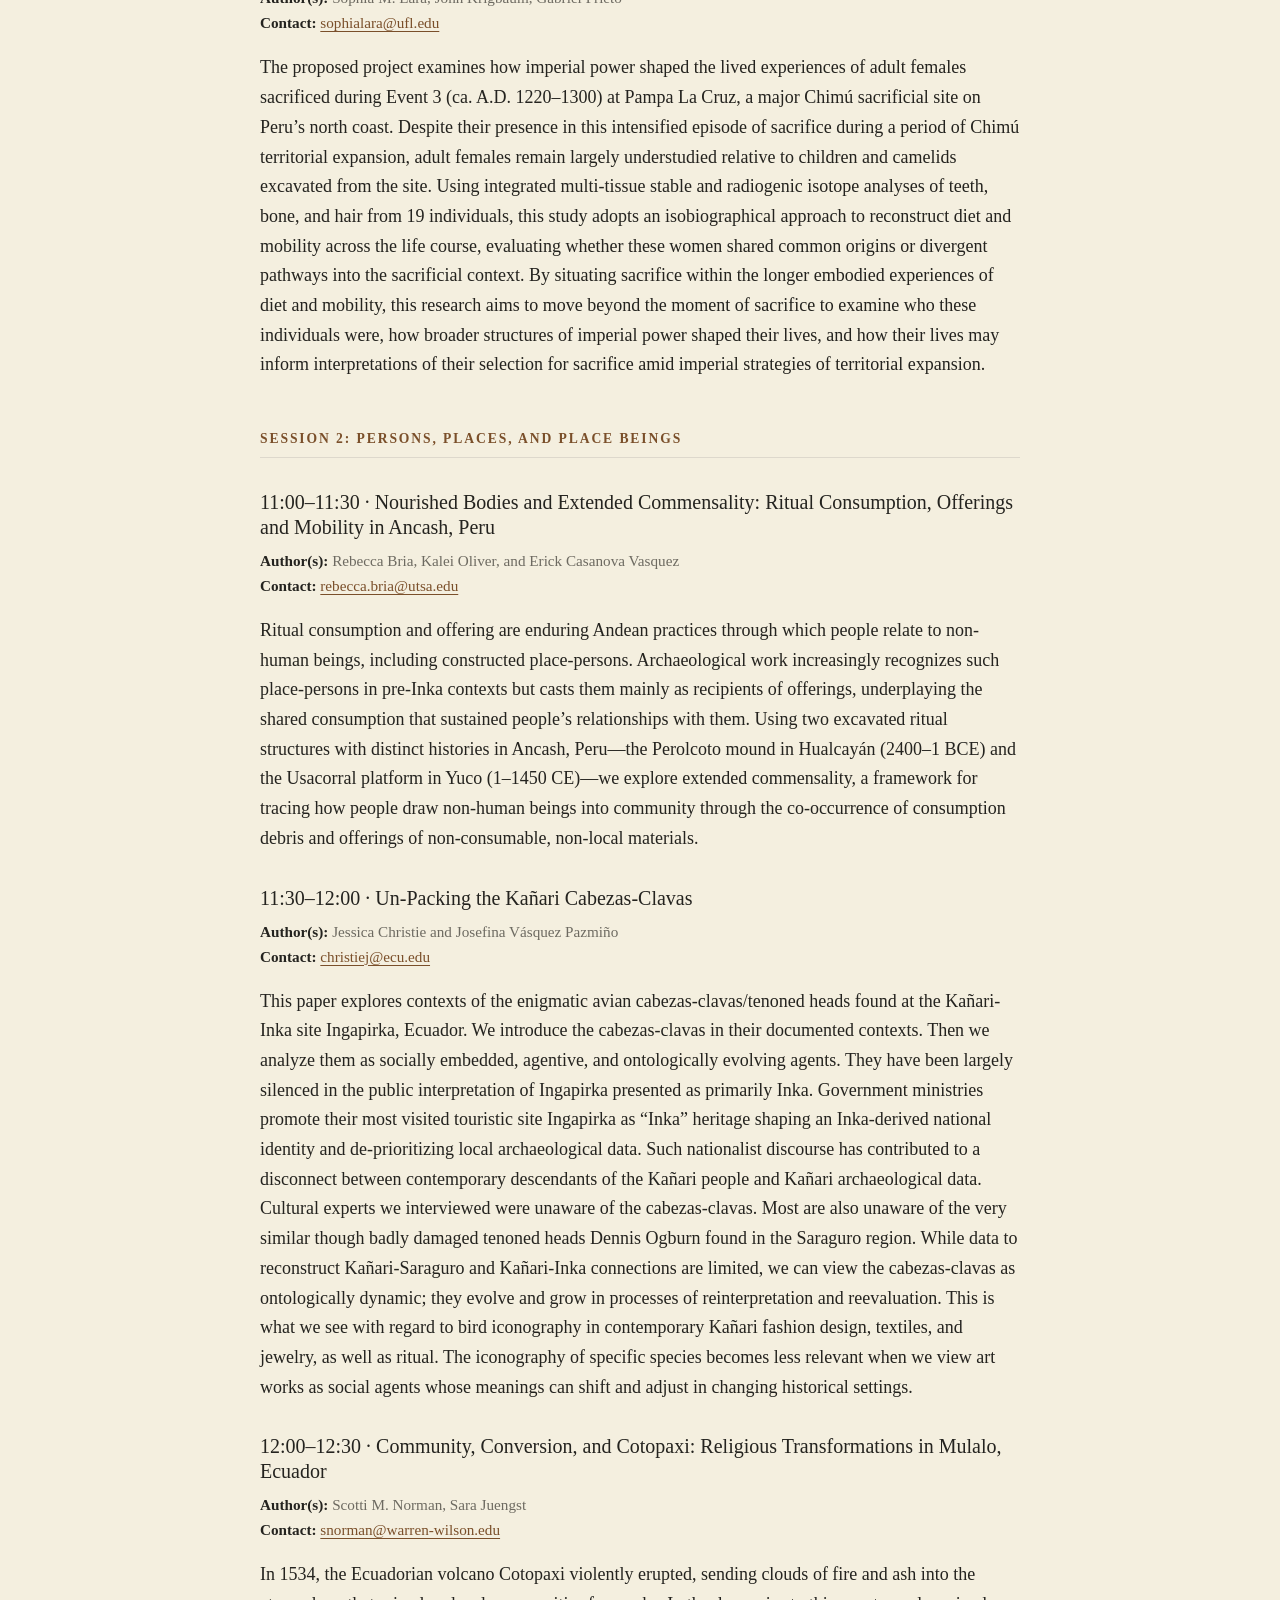
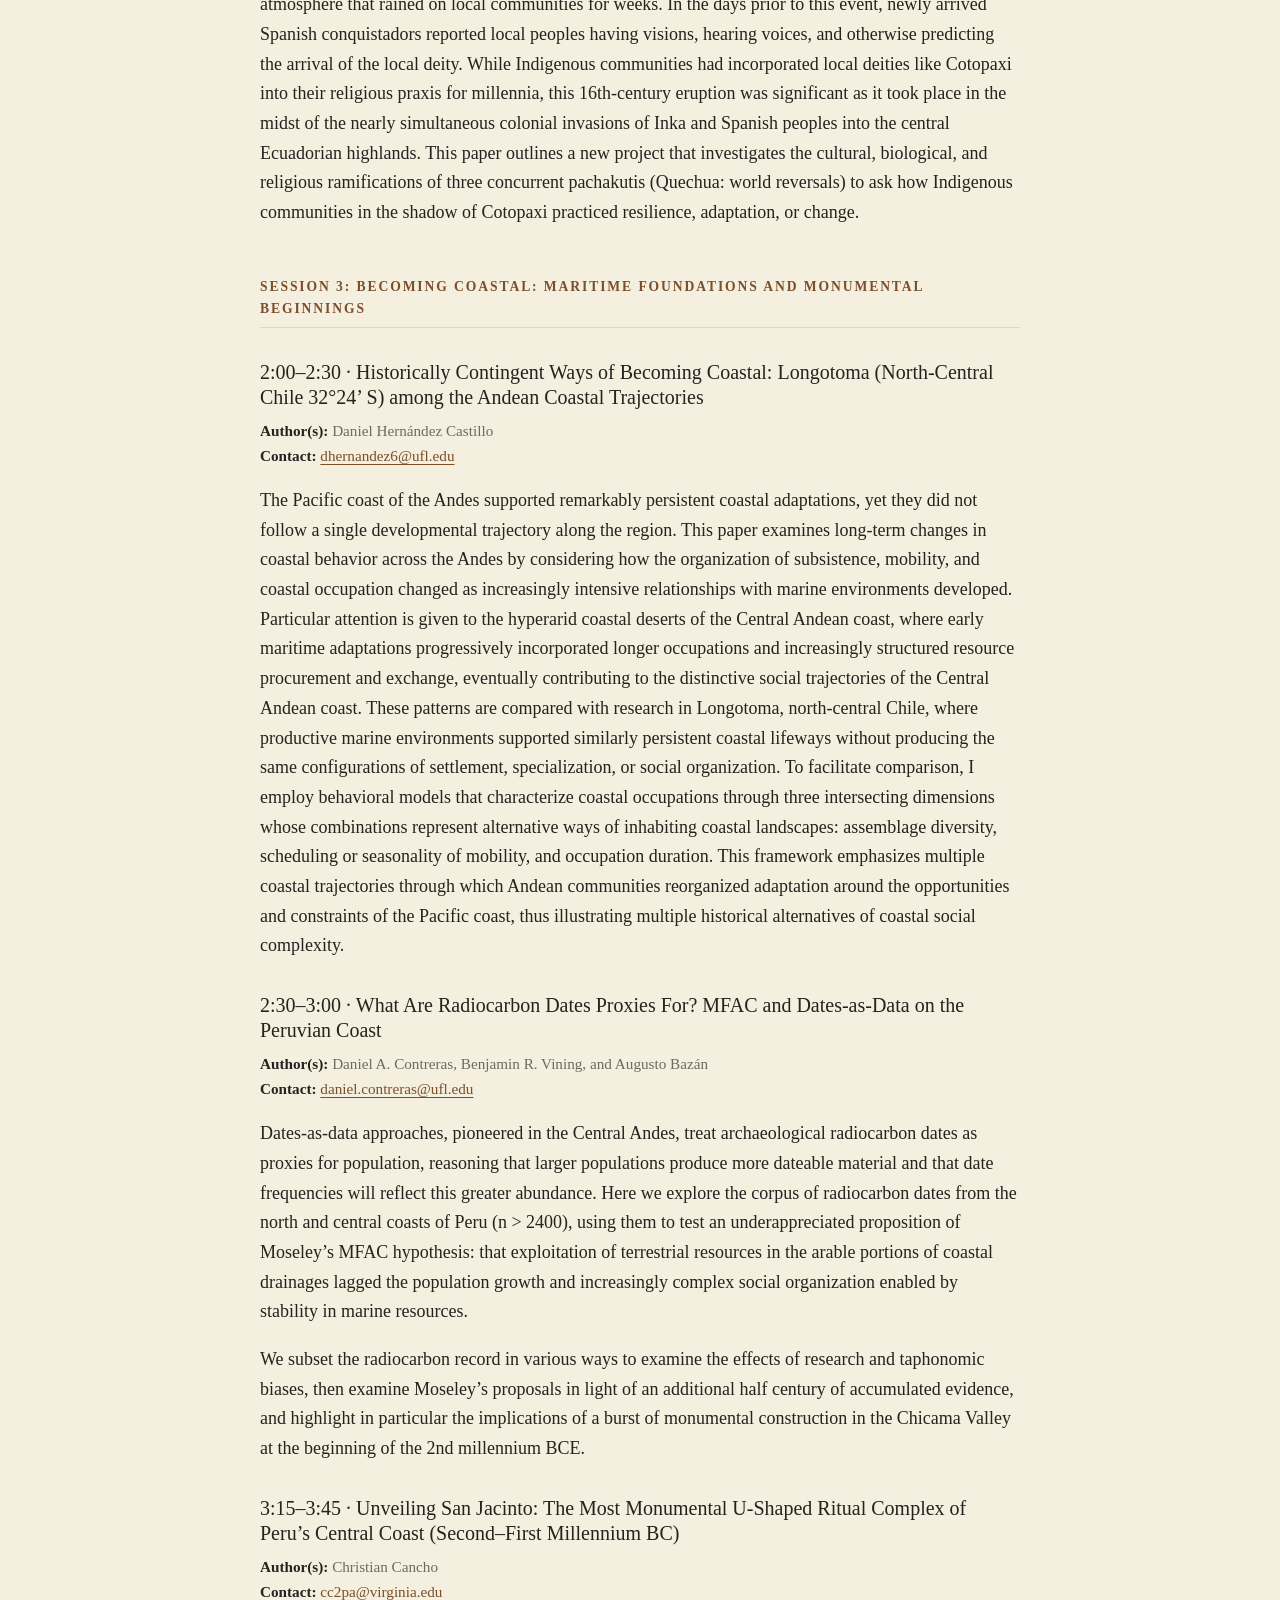
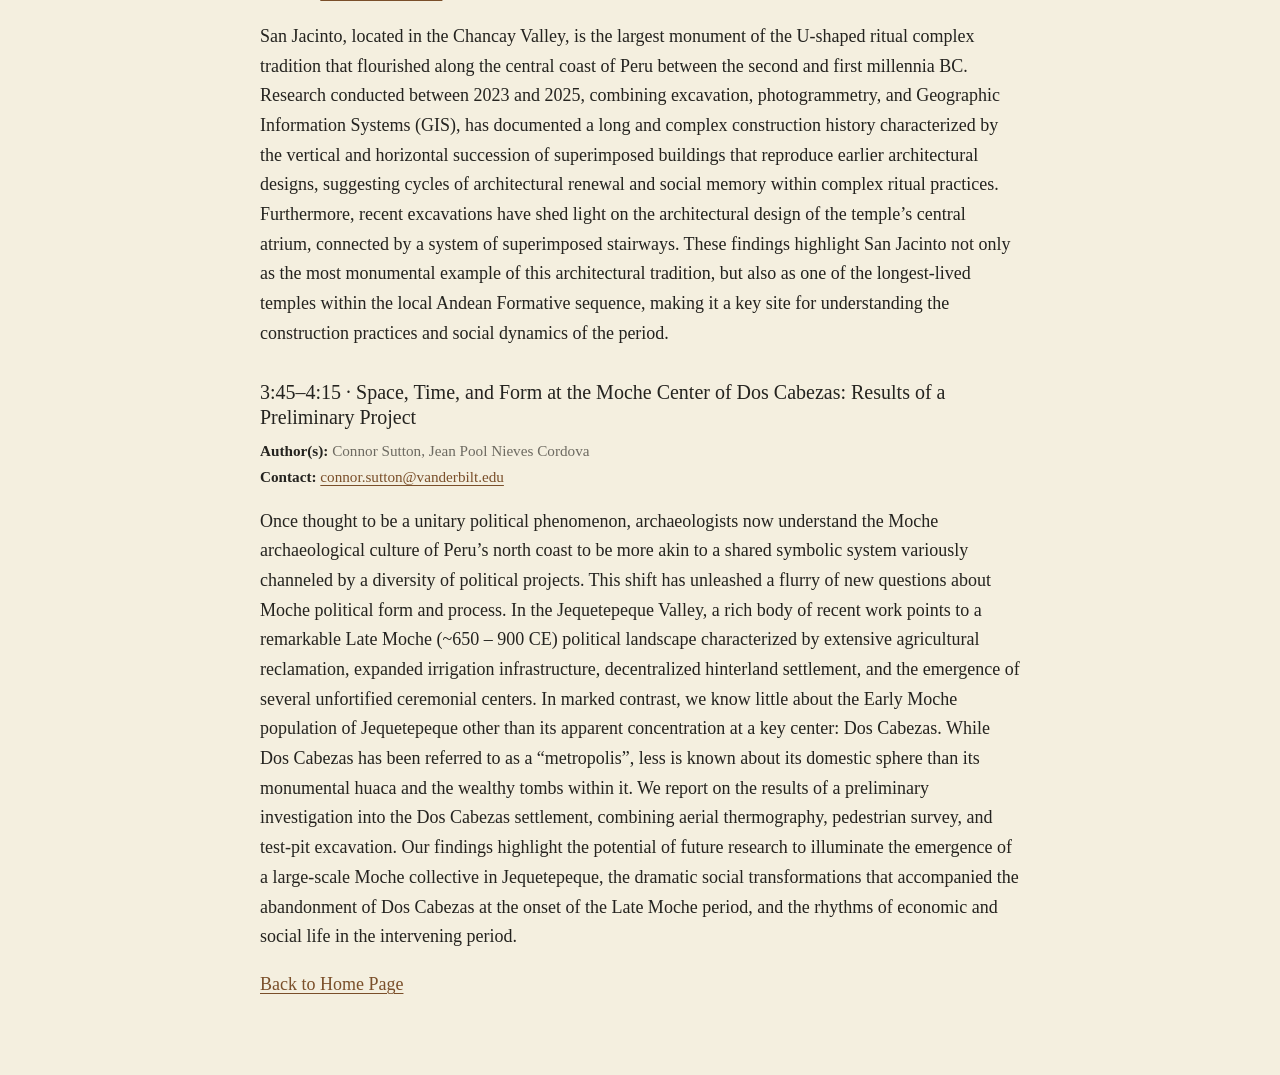
==== commit 2e2c5dc5: "Merge branch 'master' of https://github.com/ConnorSutton07/Southern-Andean-Saturday-Symposium" ====
--- a/program.html
+++ b/program.html
@@ -139,7 +139,10 @@
 <h3>3:45–4:15 · Space, Time, and Form at the Moche Center of Dos Cabezas: Results of a Preliminary Project</h3>
 <p class="byline"><strong>Author(s):</strong> Connor Sutton, Jean Pool Nieves Cordova<br>
 <strong>Contact:</strong> <a href="mailto:connor.sutton@vanderbilt.edu">connor.sutton@vanderbilt.edu</a></p>
-<p>We present on how the results of a recent preliminary field project at Dos Cabezas speaks to open questions about the history of the Jequetepeque Valley and the emergence of the Moche archaeological culture.</p>
+<p>Once thought to be a unitary political phenomenon, archaeologists now understand the Moche archaeological culture of Peru’s north coast to be more akin to a shared symbolic system variously channeled by a diversity of political projects. This shift has unleashed a flurry of new questions about Moche political form and process. In the Jequetepeque Valley, a rich body of recent work points to a remarkable Late Moche (~650 – 900 CE) political landscape characterized by extensive agricultural reclamation, expanded irrigation infrastructure, decentralized hinterland settlement, and the emergence of several unfortified ceremonial centers. In marked contrast, we know little about the Early Moche population of Jequetepeque other than its apparent concentration at a key center: Dos Cabezas. While Dos Cabezas has been referred to as a “metropolis”, less is known about its domestic sphere than its monumental huaca and the wealthy tombs within it. We report on the results of a preliminary investigation into the Dos Cabezas settlement, combining aerial thermography, pedestrian survey, and test-pit excavation. Our findings highlight the potential of future research to illuminate the emergence of a large-scale Moche collective in Jequetepeque, the dramatic social transformations that accompanied the abandonment of Dos Cabezas at the onset of the Late Moche period, and the rhythms of economic and social life in the intervening period.</p>
+<a class="button button-primary" href="index.html" rel="noopener">
+  Back to Home Page
+</a>
 
 </body>
 </html>
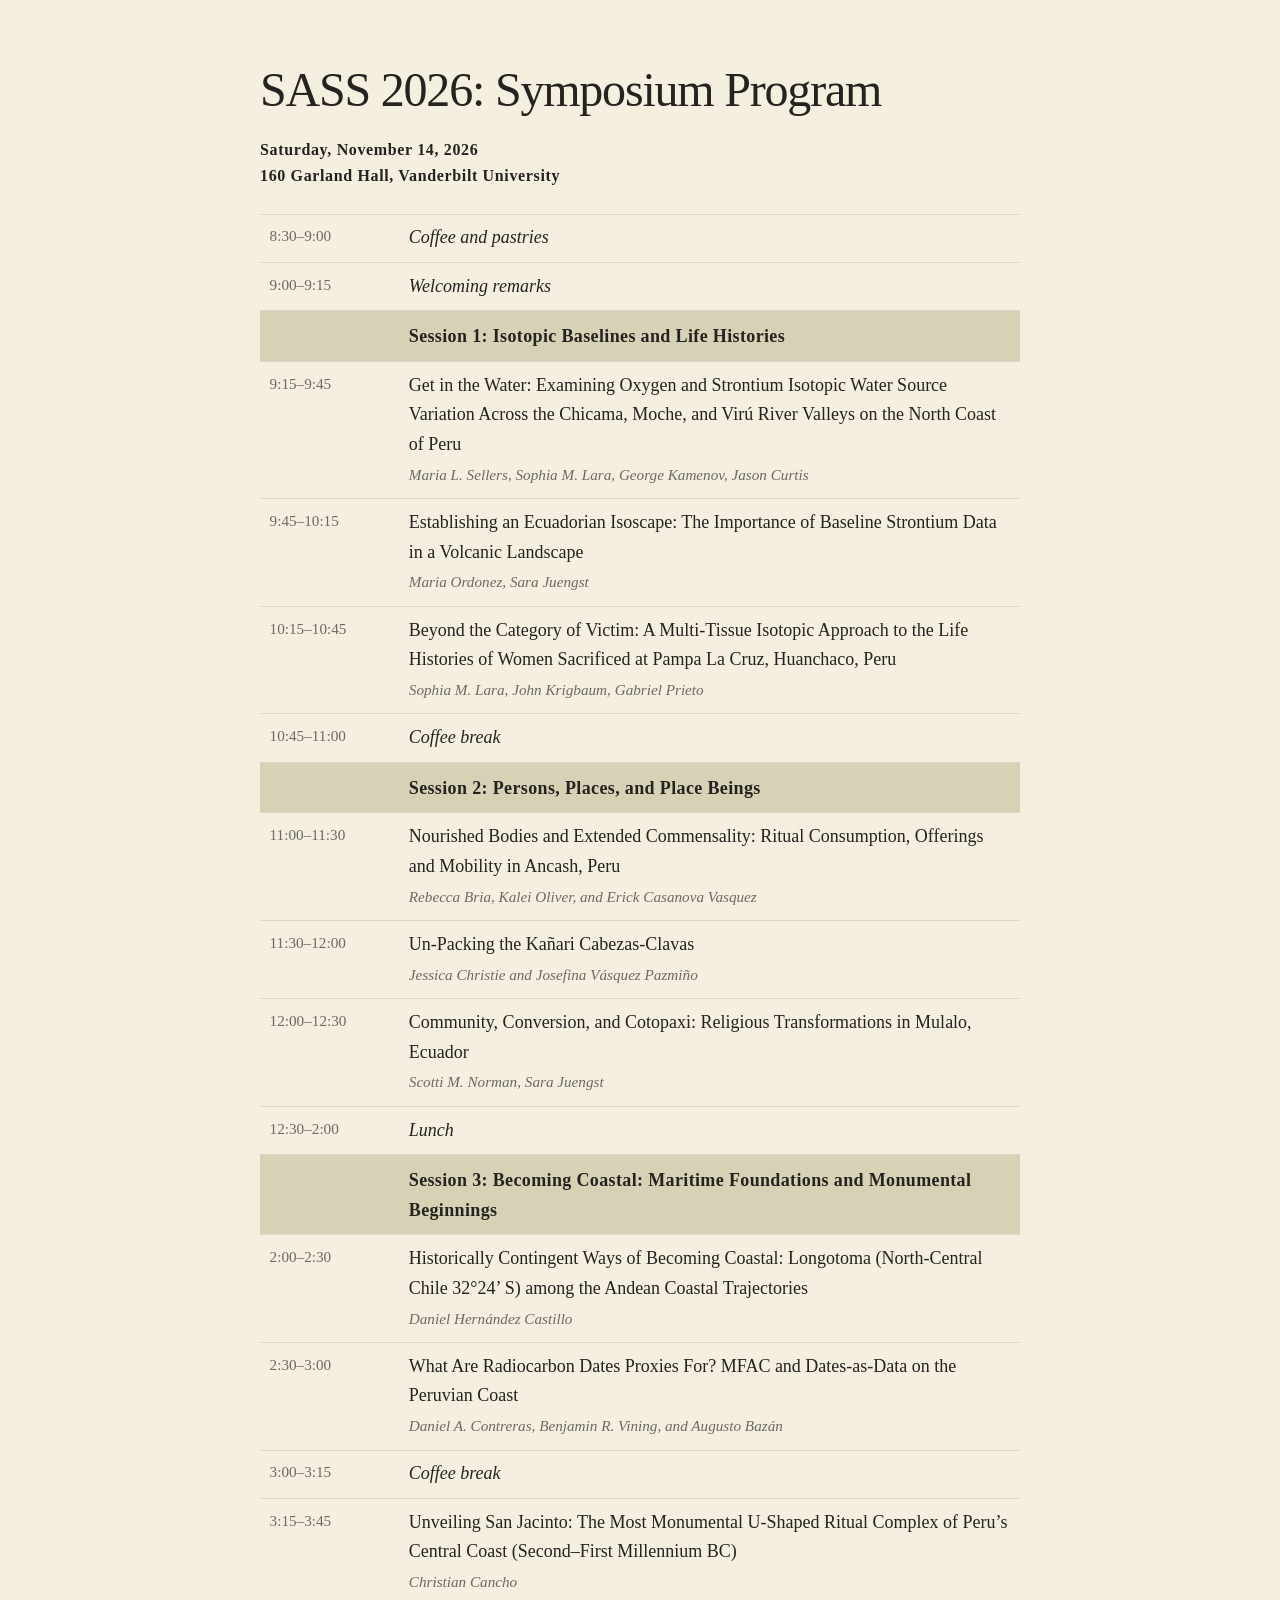
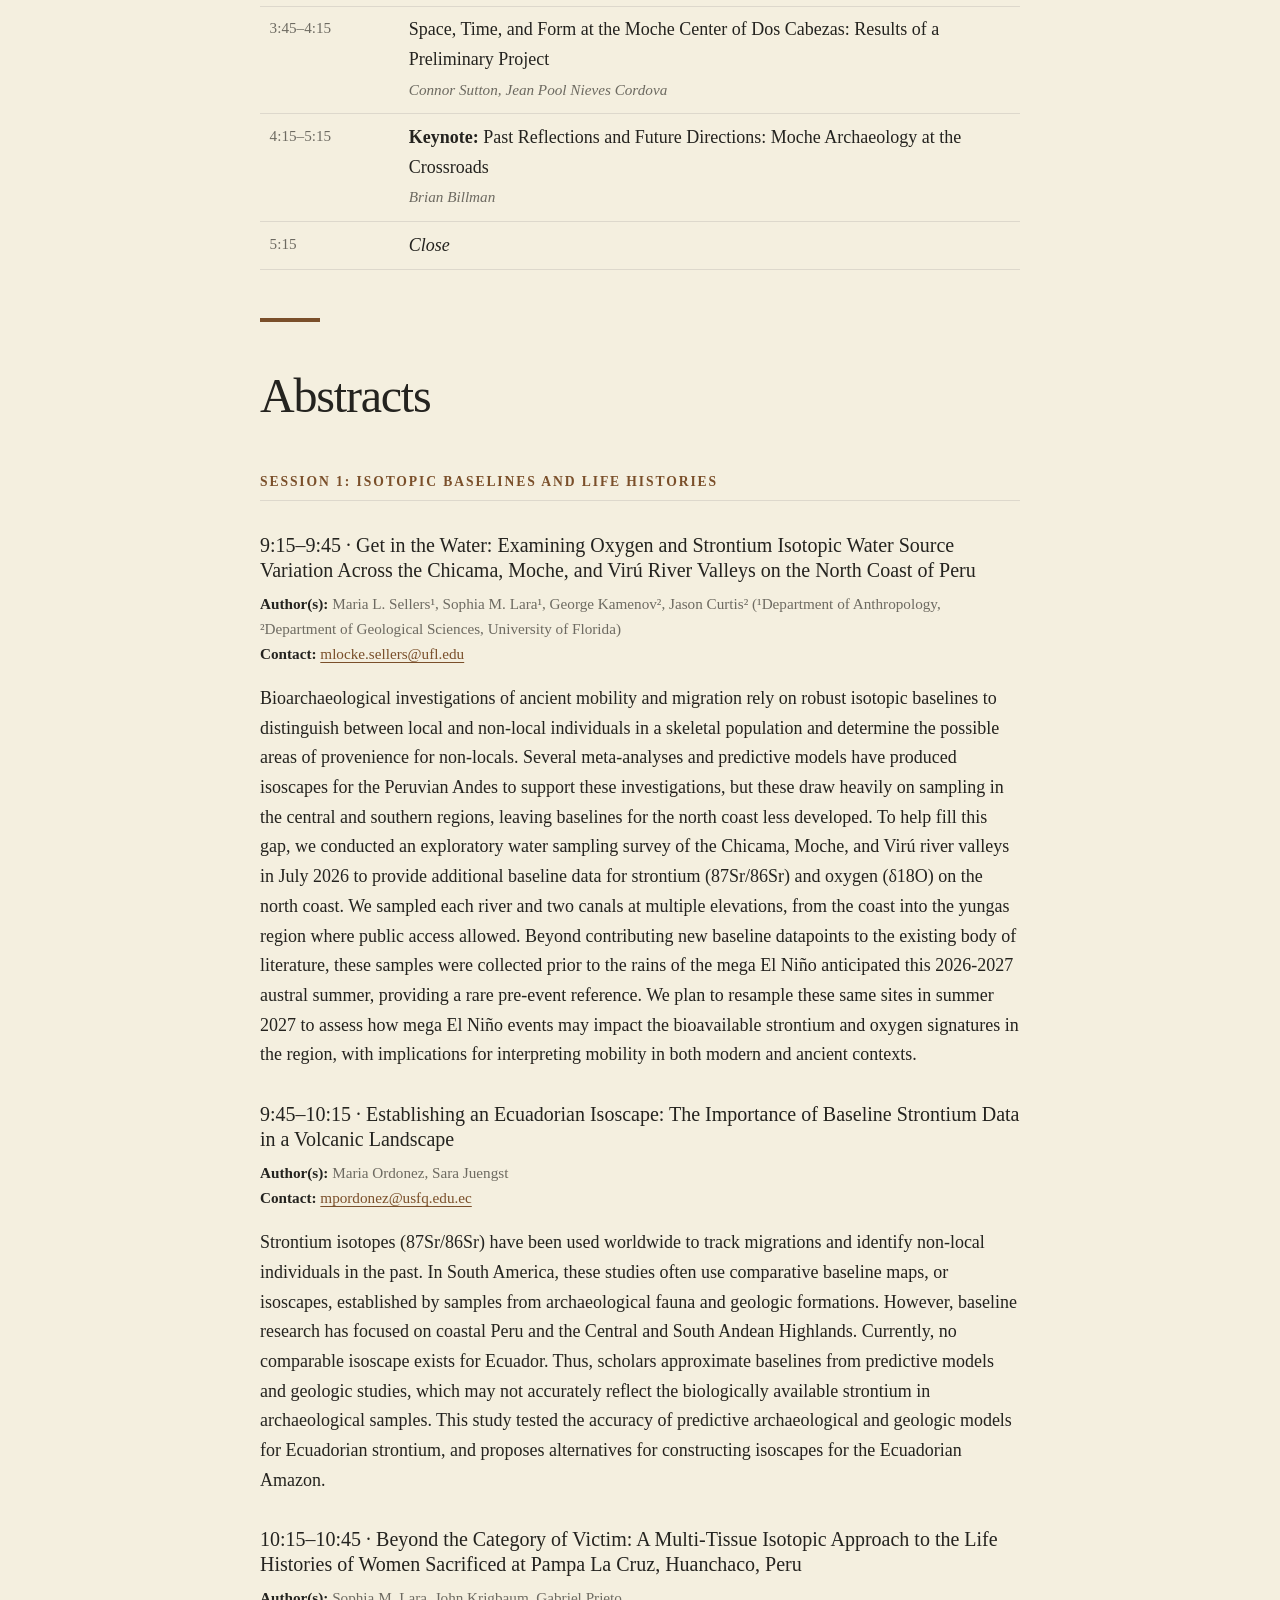
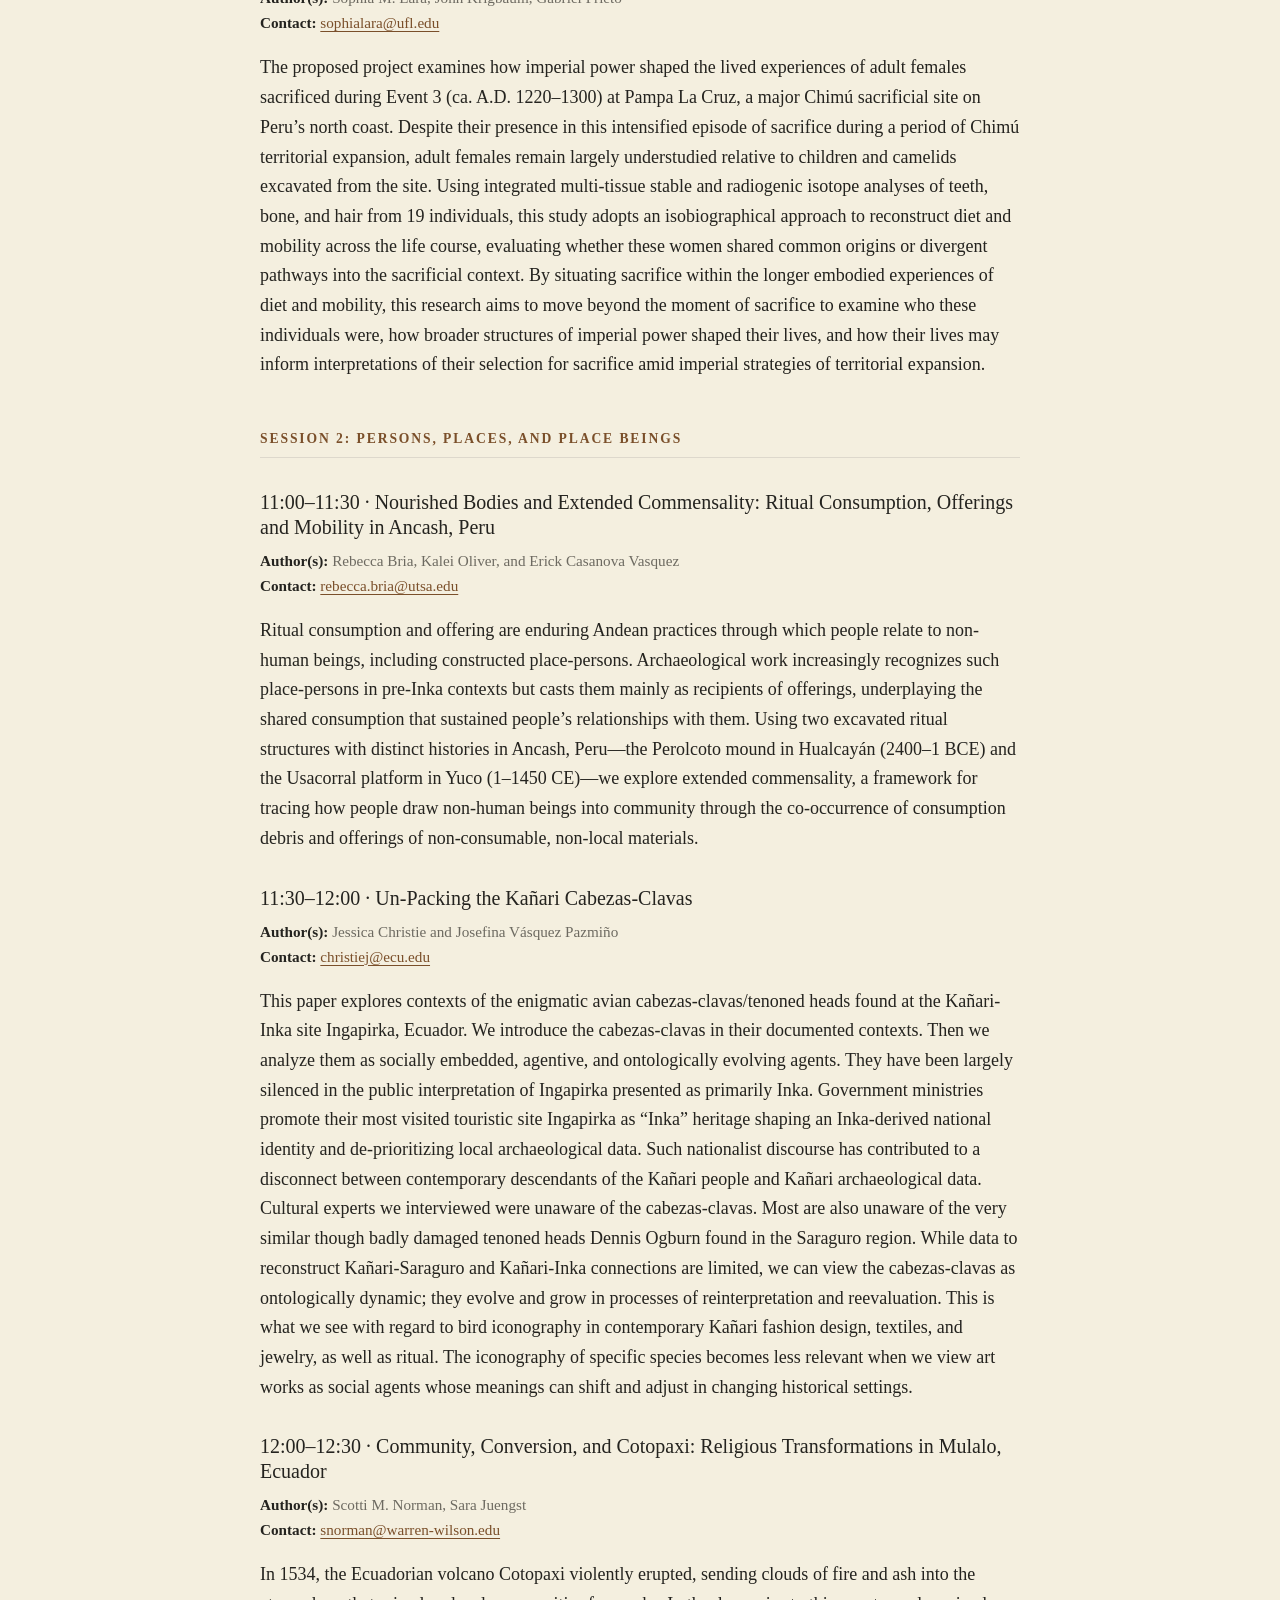
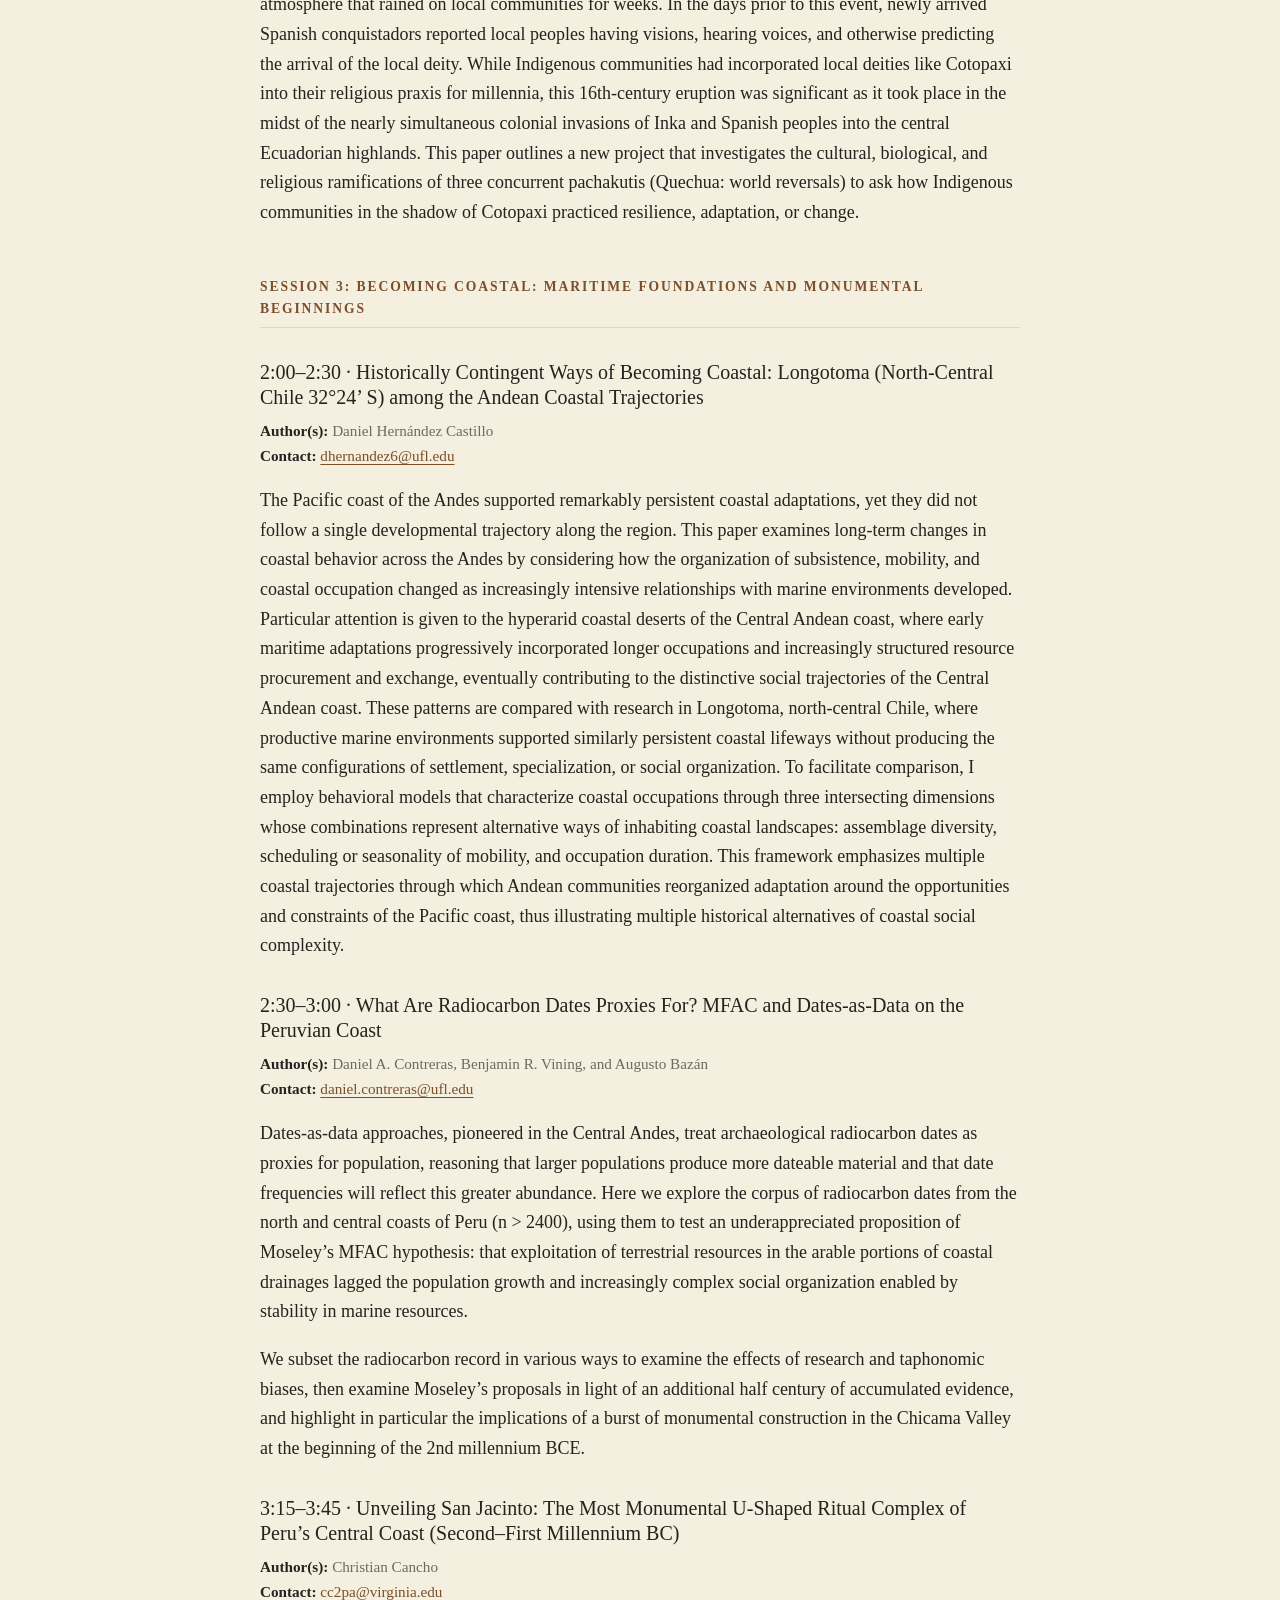
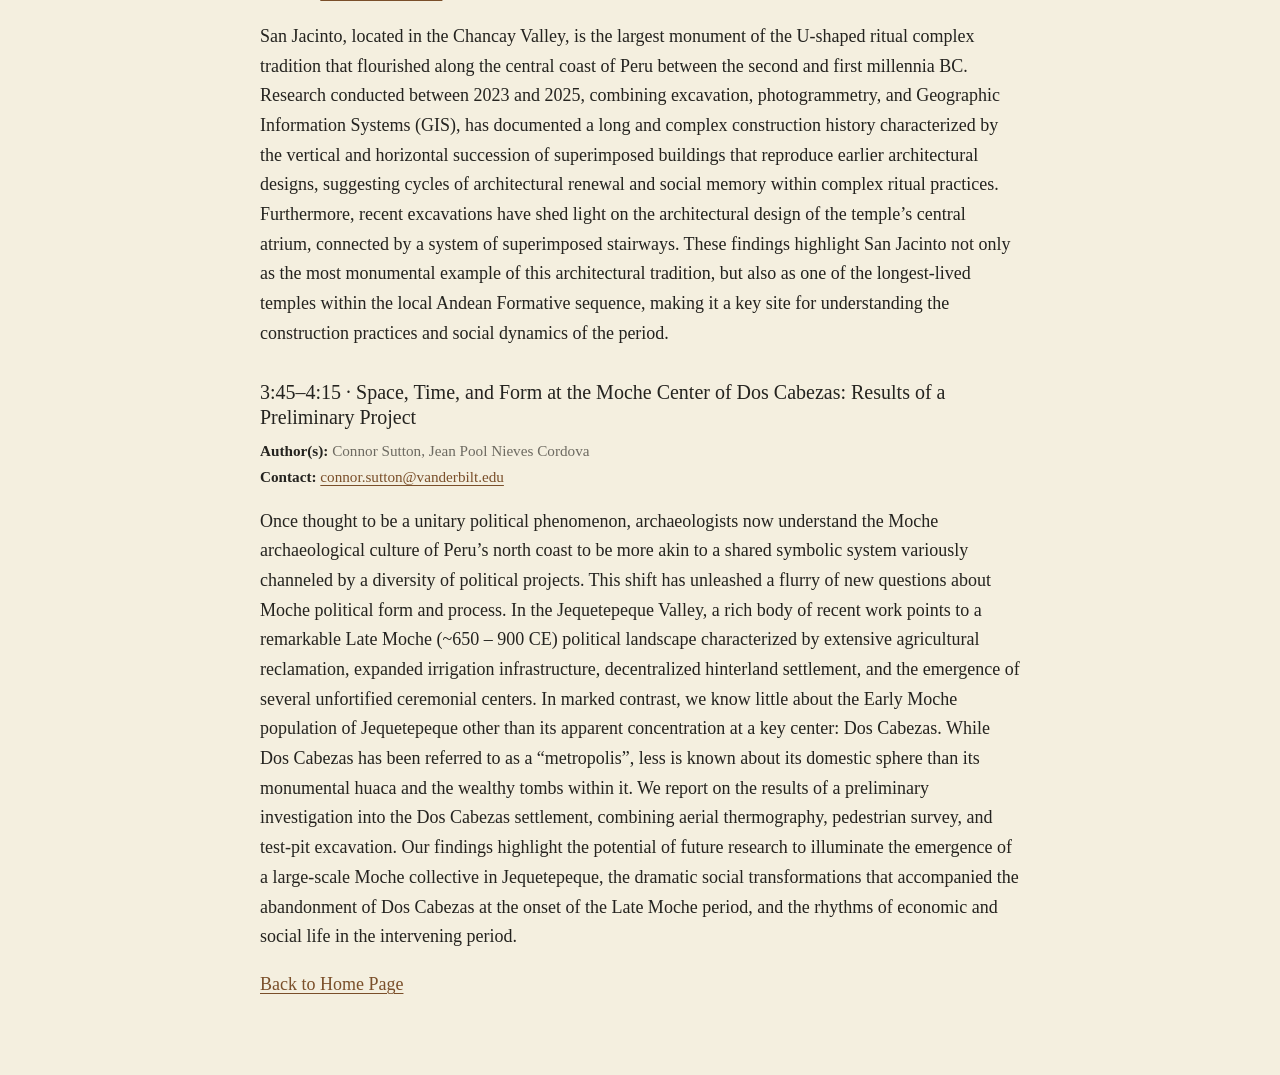
==== commit 73114359: "update room number" ====
--- a/program.html
+++ b/program.html
@@ -55,7 +55,7 @@
 
 <h1>SASS 2026: Symposium Program</h1>
 
-<p class="meta">Saturday, November 14, 2026<br>268 Garland Hall, Vanderbilt University</p>
+<p class="meta">Saturday, November 14, 2026<br>160 Garland Hall, Vanderbilt University</p>
 
 <table>
   <tr><td>8:30–9:00</td><td><em>Coffee and pastries</em></td></tr>
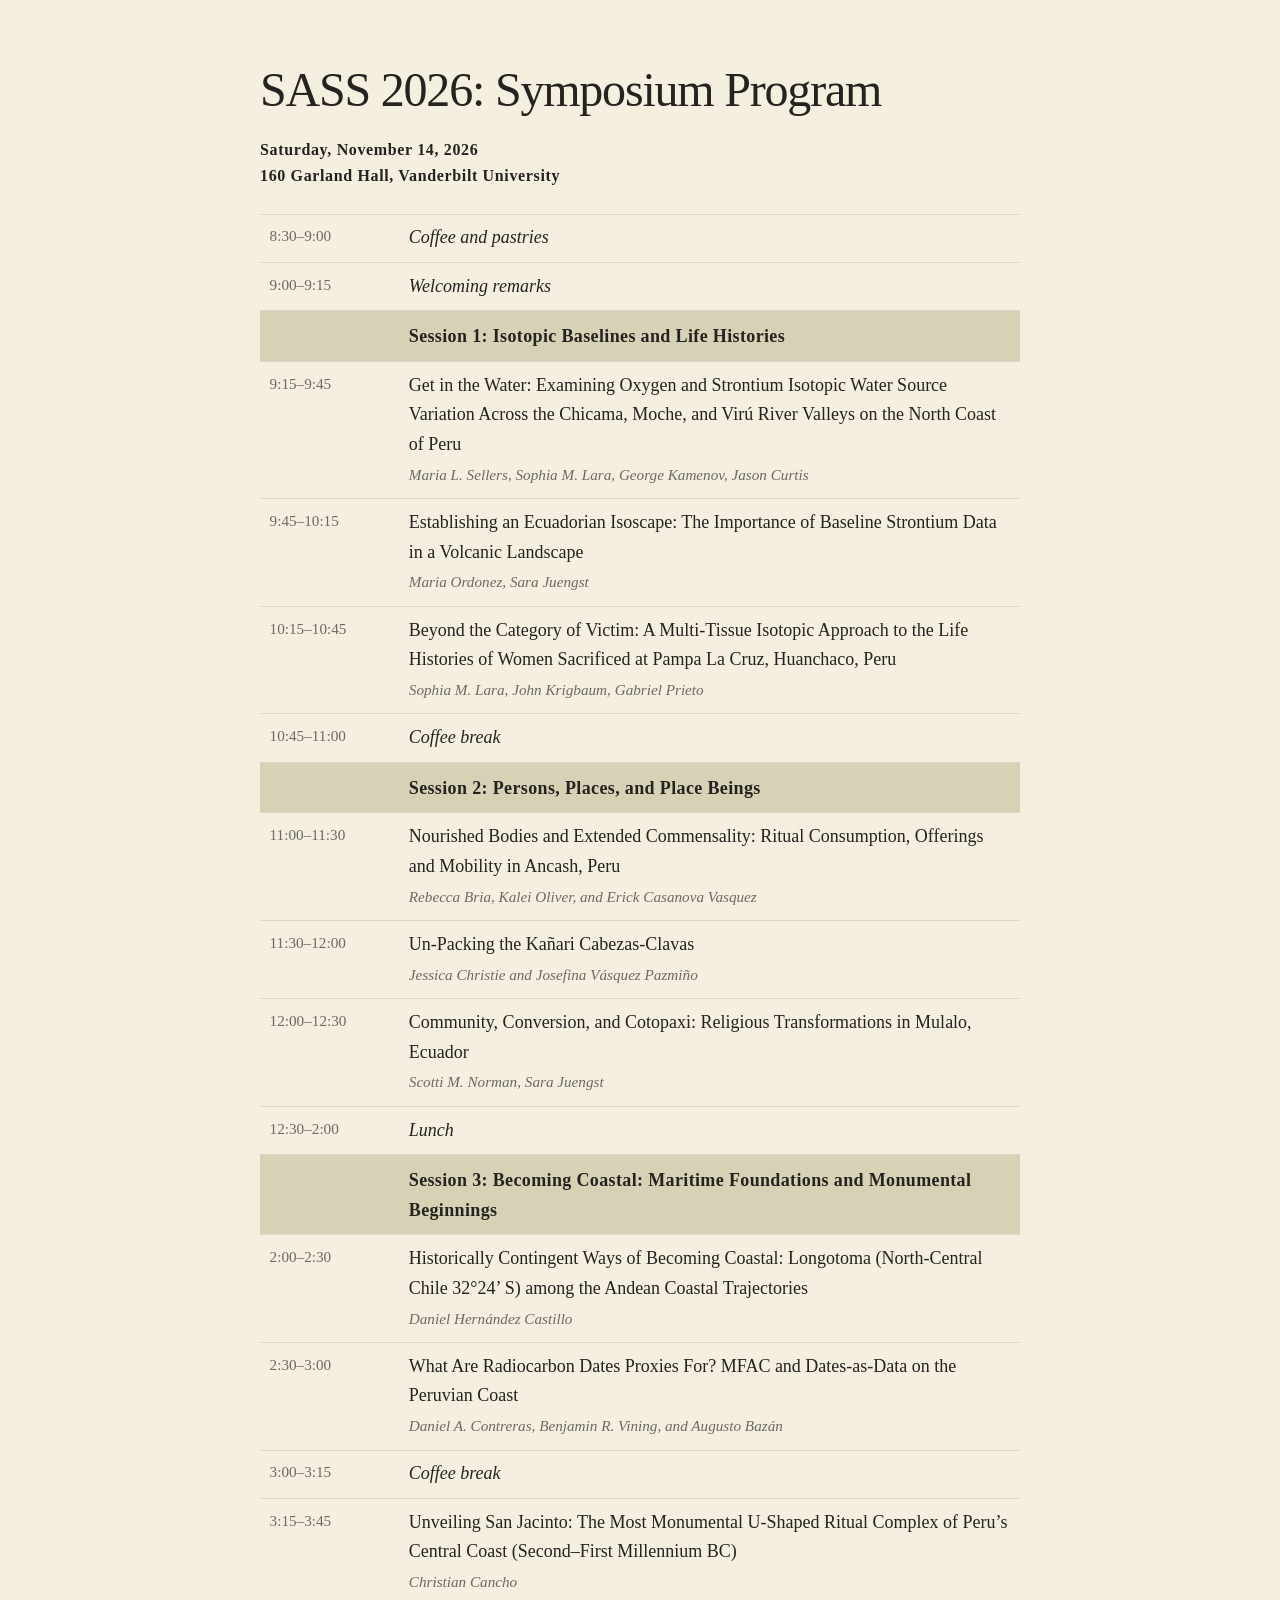
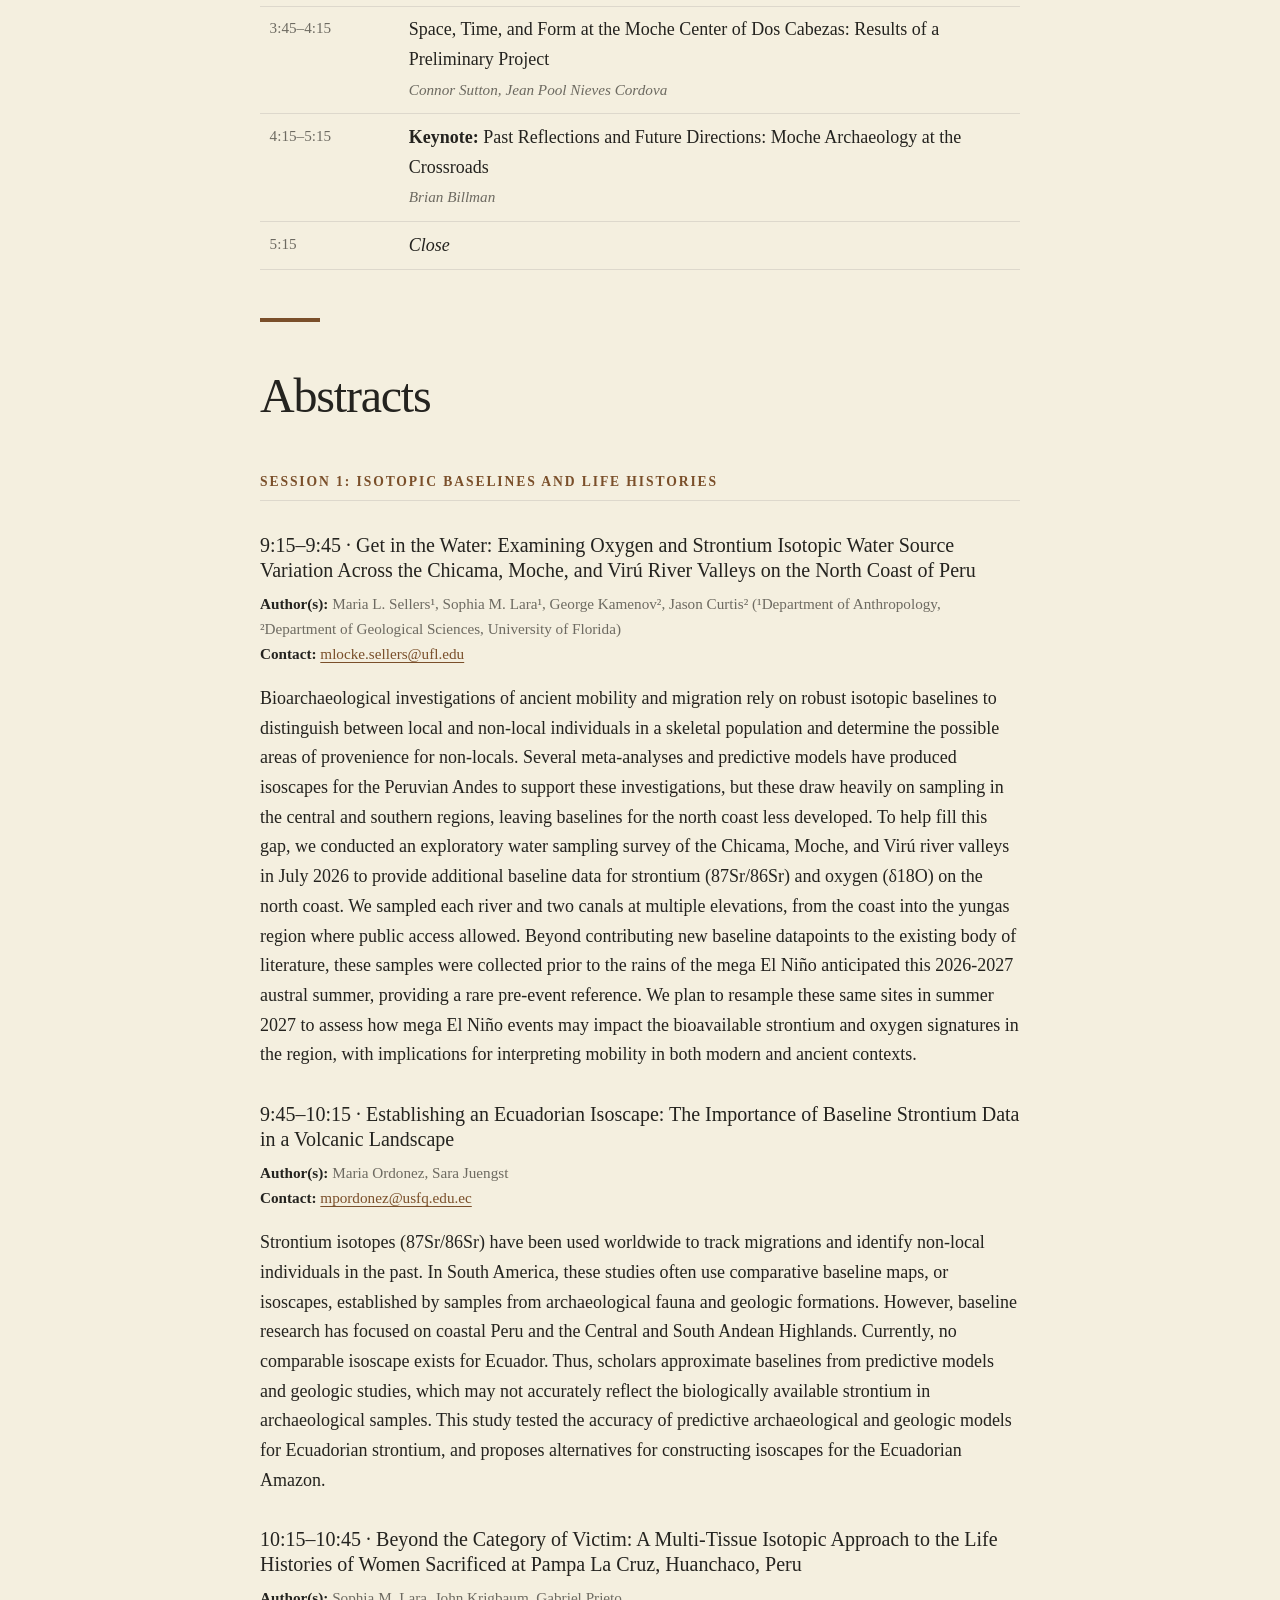
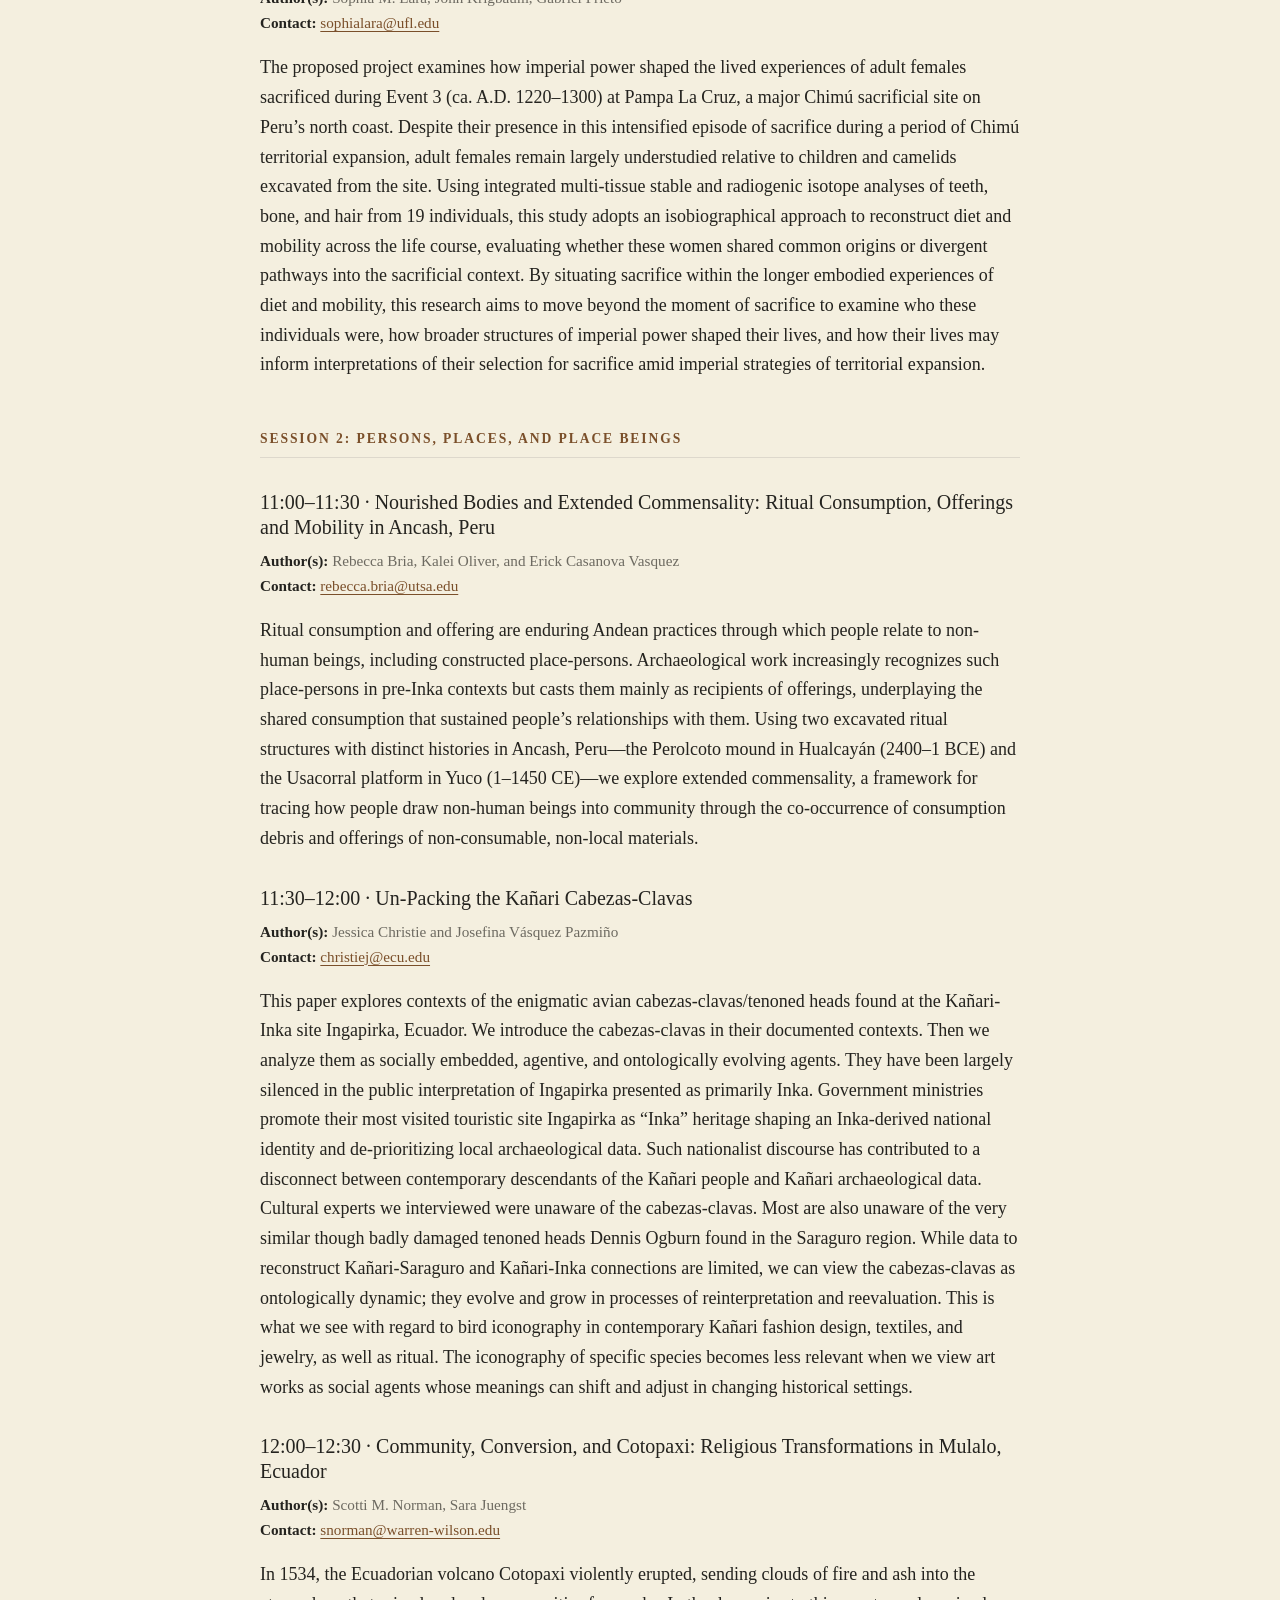
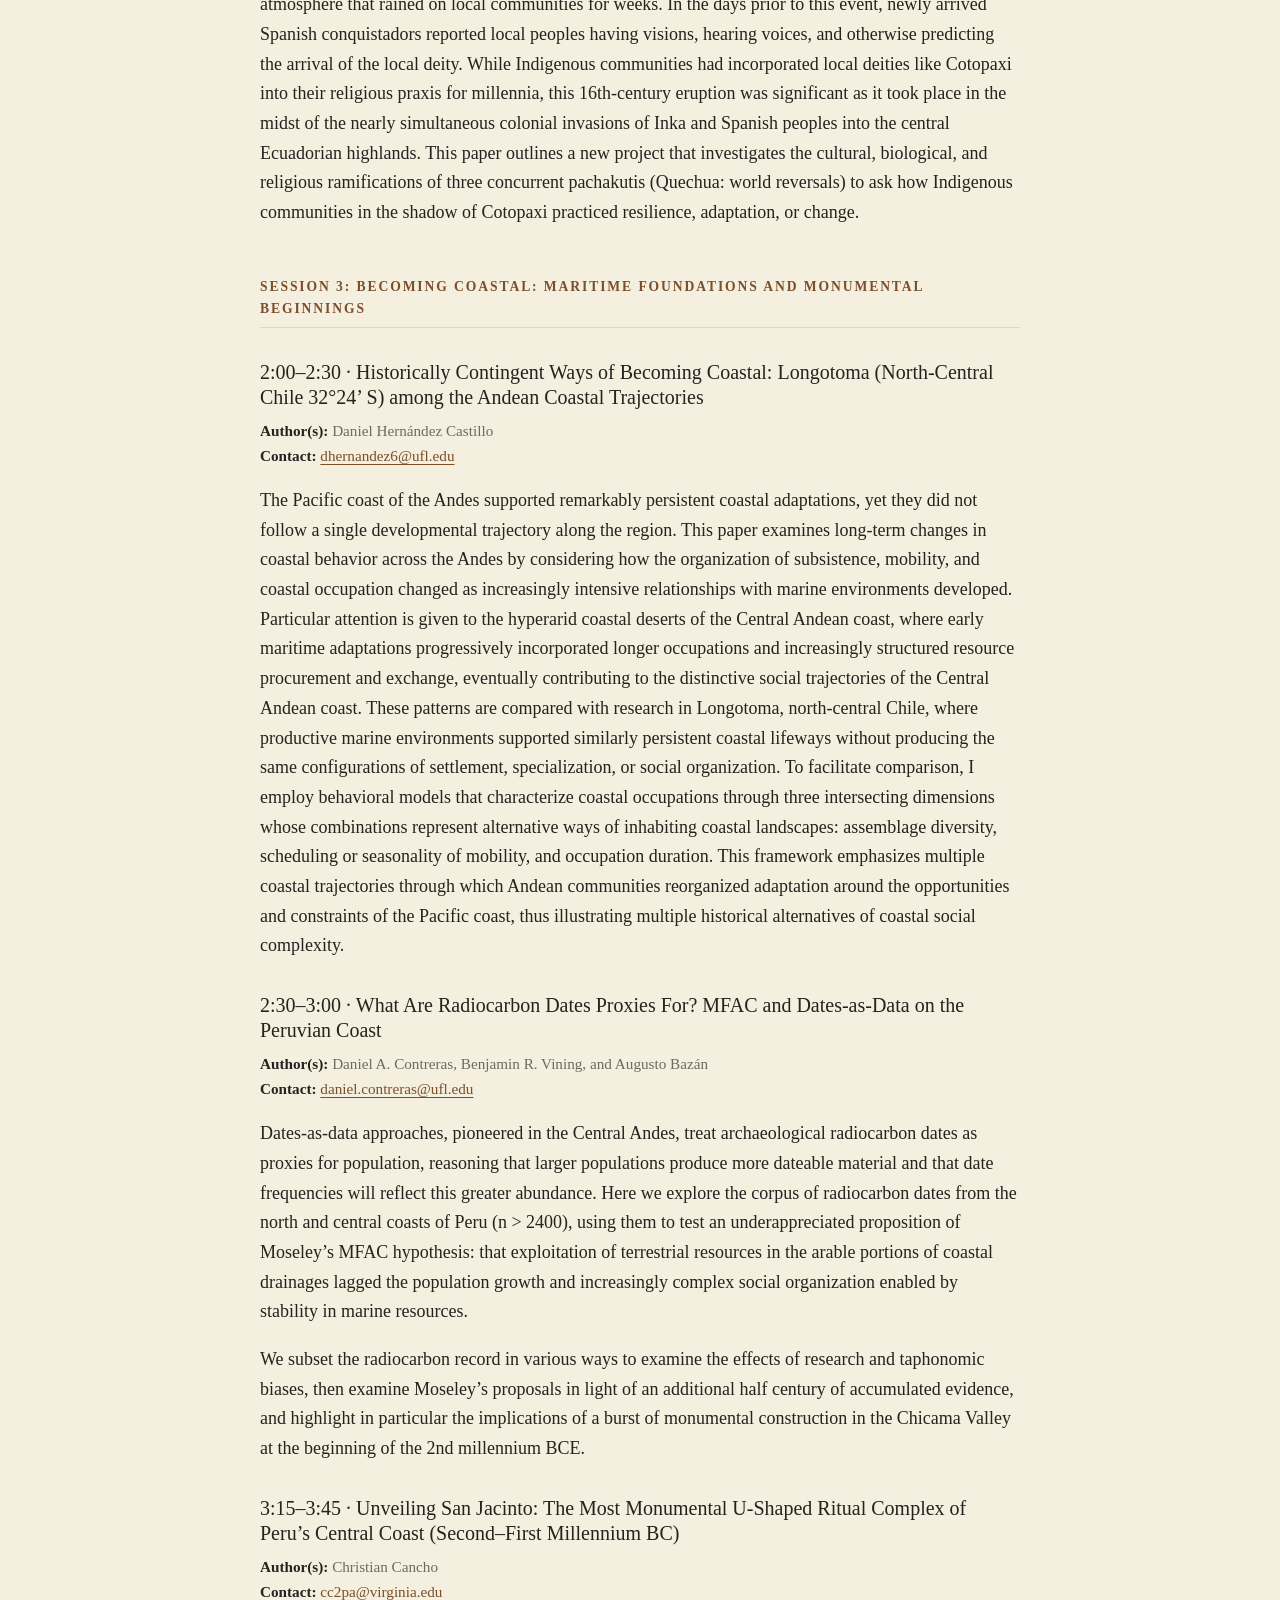
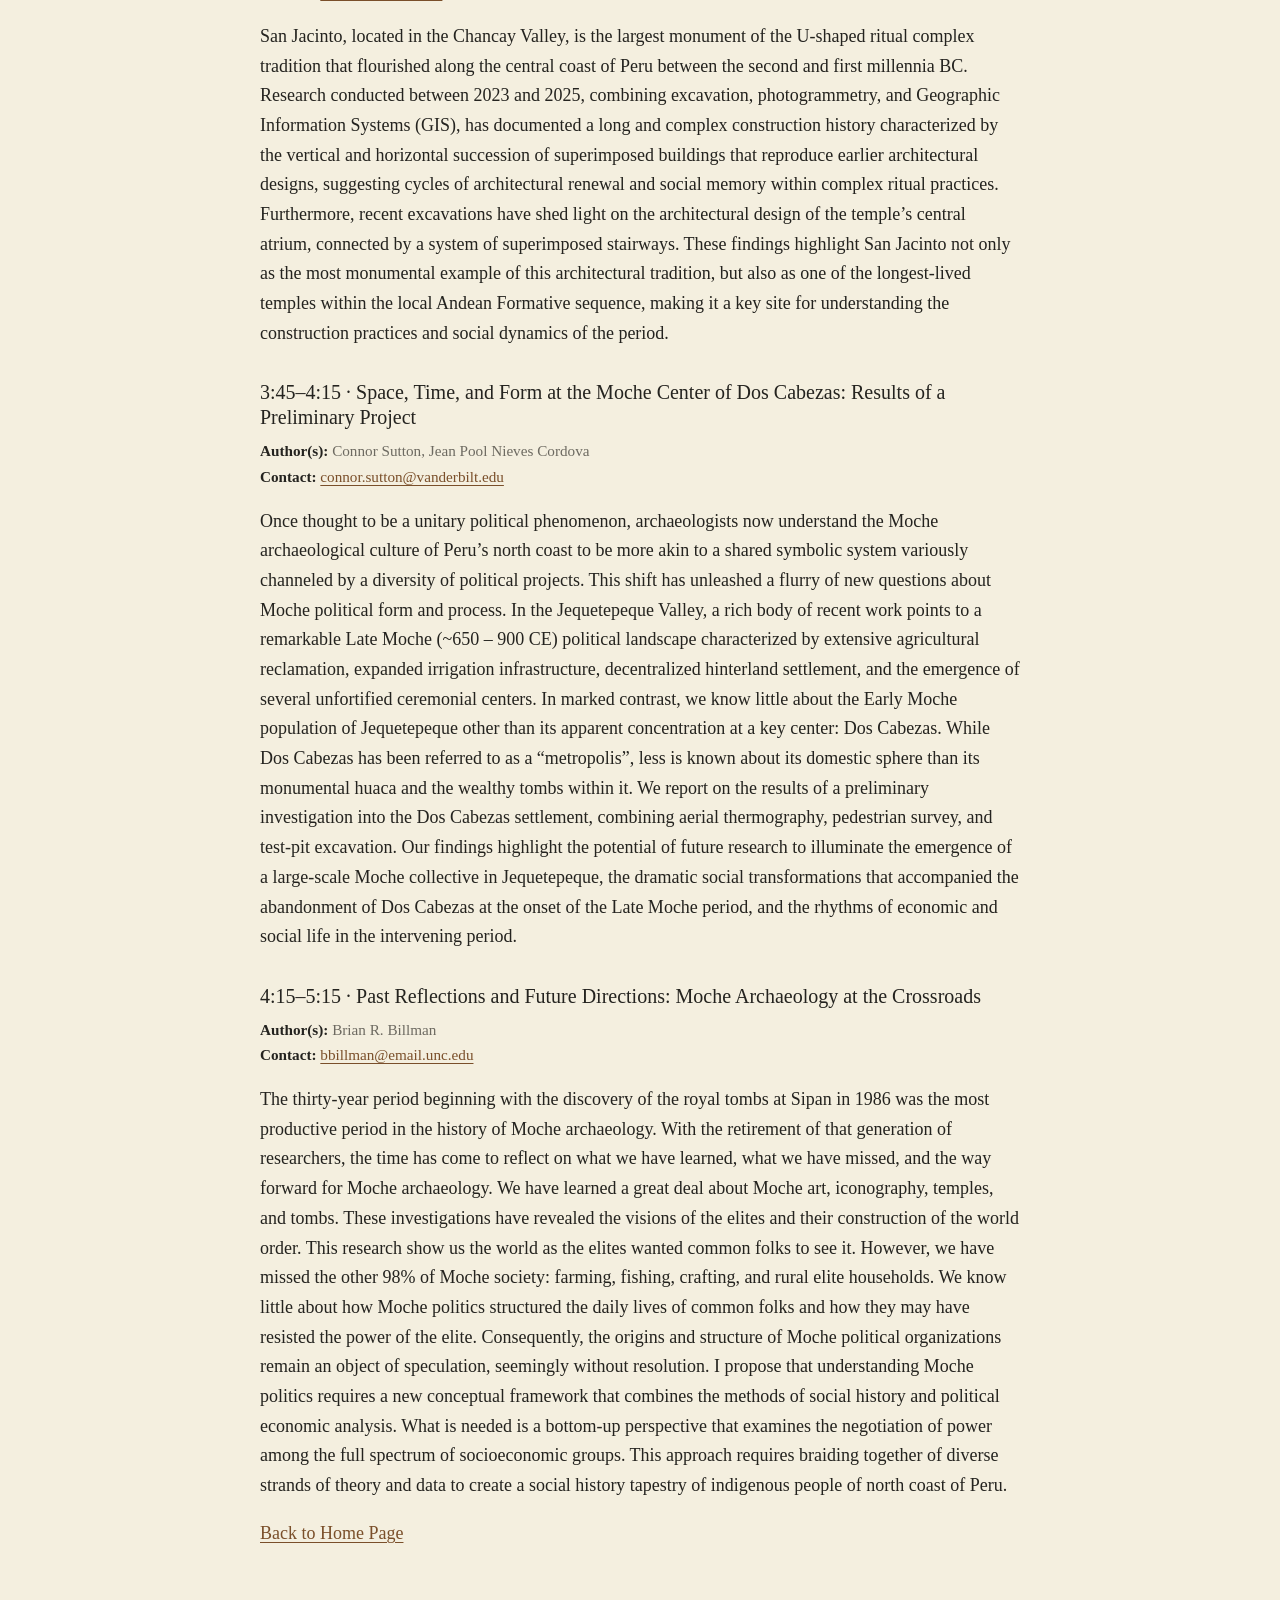
==== commit 3d5d20f2: "added keynote abstract" ====
--- a/program.html
+++ b/program.html
@@ -140,6 +140,11 @@
 <p class="byline"><strong>Author(s):</strong> Connor Sutton, Jean Pool Nieves Cordova<br>
 <strong>Contact:</strong> <a href="mailto:connor.sutton@vanderbilt.edu">connor.sutton@vanderbilt.edu</a></p>
 <p>Once thought to be a unitary political phenomenon, archaeologists now understand the Moche archaeological culture of Peru’s north coast to be more akin to a shared symbolic system variously channeled by a diversity of political projects. This shift has unleashed a flurry of new questions about Moche political form and process. In the Jequetepeque Valley, a rich body of recent work points to a remarkable Late Moche (~650 – 900 CE) political landscape characterized by extensive agricultural reclamation, expanded irrigation infrastructure, decentralized hinterland settlement, and the emergence of several unfortified ceremonial centers. In marked contrast, we know little about the Early Moche population of Jequetepeque other than its apparent concentration at a key center: Dos Cabezas. While Dos Cabezas has been referred to as a “metropolis”, less is known about its domestic sphere than its monumental huaca and the wealthy tombs within it. We report on the results of a preliminary investigation into the Dos Cabezas settlement, combining aerial thermography, pedestrian survey, and test-pit excavation. Our findings highlight the potential of future research to illuminate the emergence of a large-scale Moche collective in Jequetepeque, the dramatic social transformations that accompanied the abandonment of Dos Cabezas at the onset of the Late Moche period, and the rhythms of economic and social life in the intervening period.</p>
+
+<h3>4:15–5:15 · Past Reflections and Future Directions: Moche Archaeology at the Crossroads</h3>
+<p class="byline"><strong>Author(s):</strong> Brian R. Billman <br>
+<strong>Contact:</strong> <a href="mailto:bbillman@email.unc.edu">bbillman@email.unc.edu</a></p>
+<p>The thirty-year period beginning with the discovery of the royal tombs at Sipan in 1986 was the most productive period in the history of Moche archaeology.  With the retirement of that generation of researchers, the time has come to reflect on what we have learned, what we have missed, and the way forward for Moche archaeology.  We have learned a great deal about Moche art, iconography, temples, and tombs.  These investigations have revealed the visions of the elites and their construction of the world order.  This research show us the world as the elites wanted common folks to see it.  However, we have missed the other 98% of Moche society: farming, fishing, crafting, and rural elite households.  We know little about how Moche politics structured the daily lives of common folks and how they may have resisted the power of the elite.  Consequently, the origins and structure of Moche political organizations remain an object of speculation, seemingly without resolution.  I propose that understanding Moche politics requires a new conceptual framework that combines the methods of social history and political economic analysis. What is needed is a bottom-up perspective that examines the negotiation of power among the full spectrum of socioeconomic groups. This approach requires braiding together of diverse strands of theory and data to create a social history tapestry of indigenous people of north coast of Peru. </p>
 <a class="button button-primary" href="index.html" rel="noopener">
   Back to Home Page
 </a>
